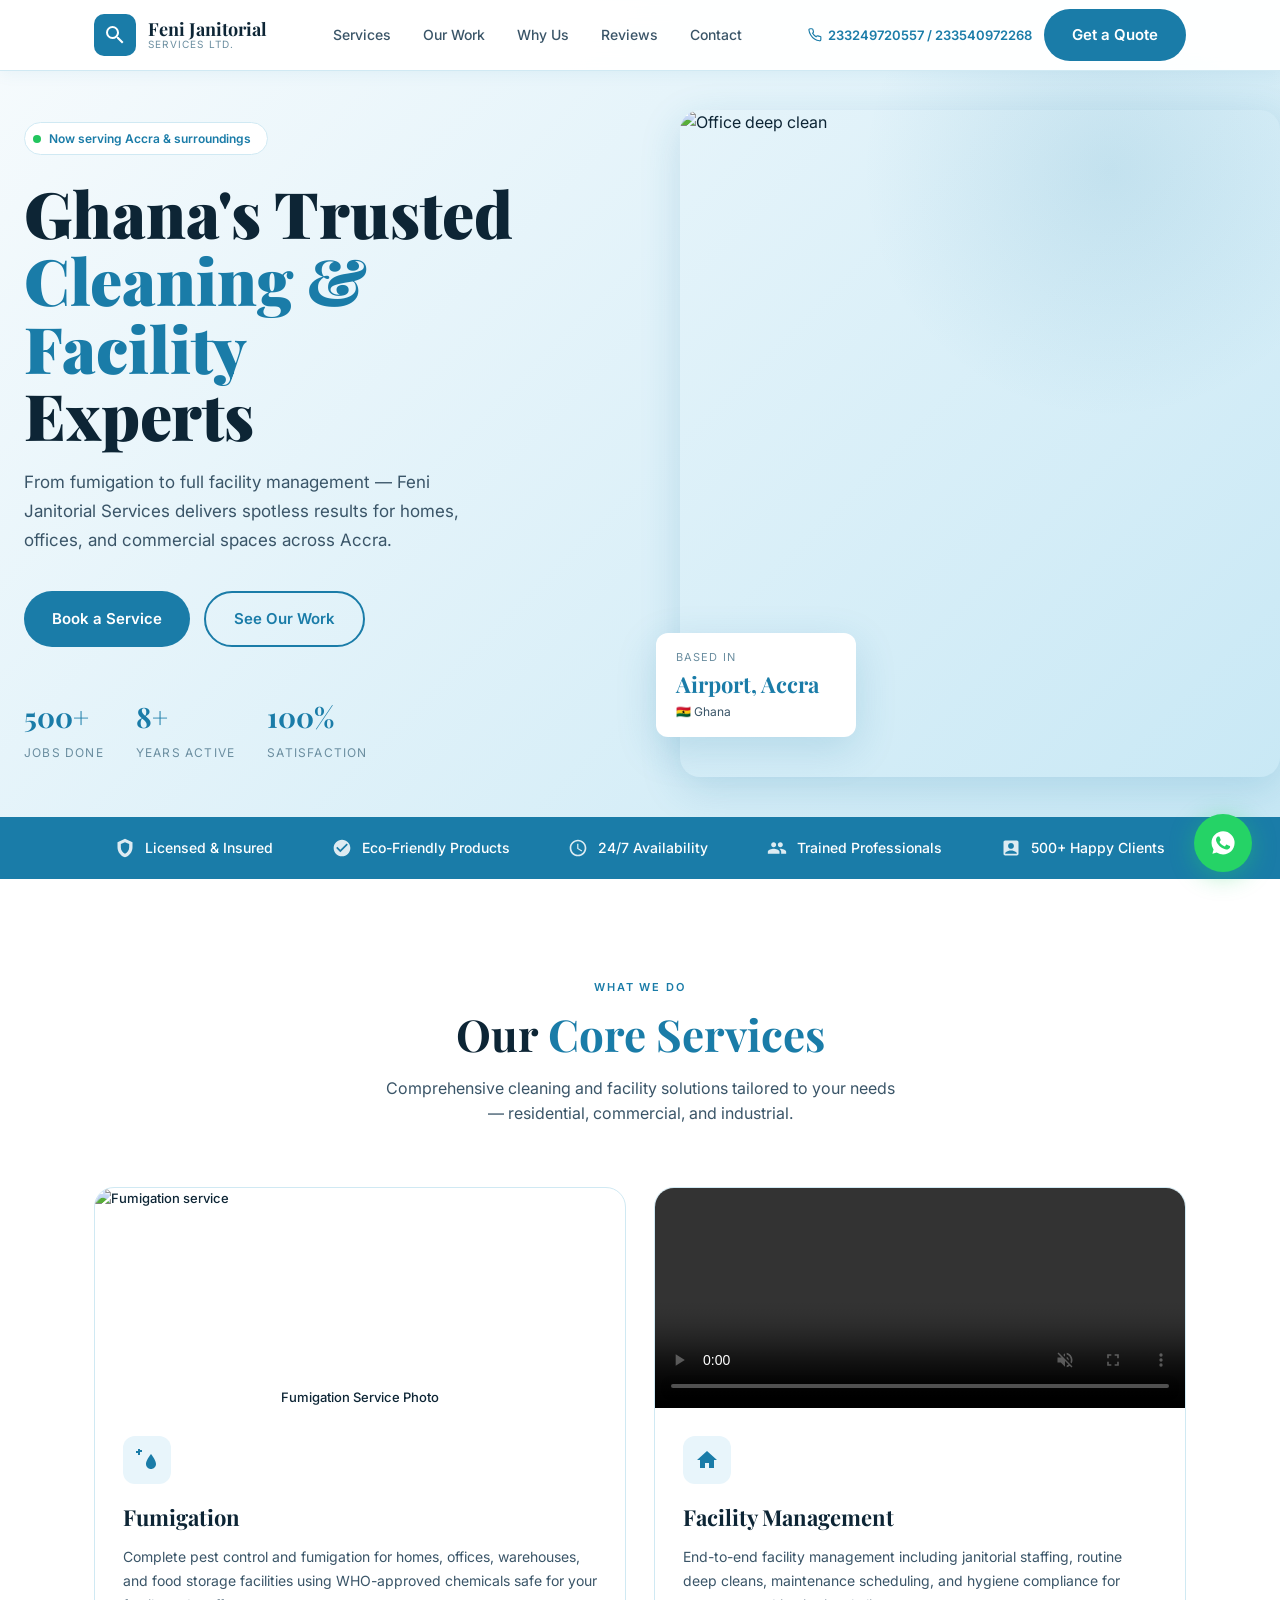
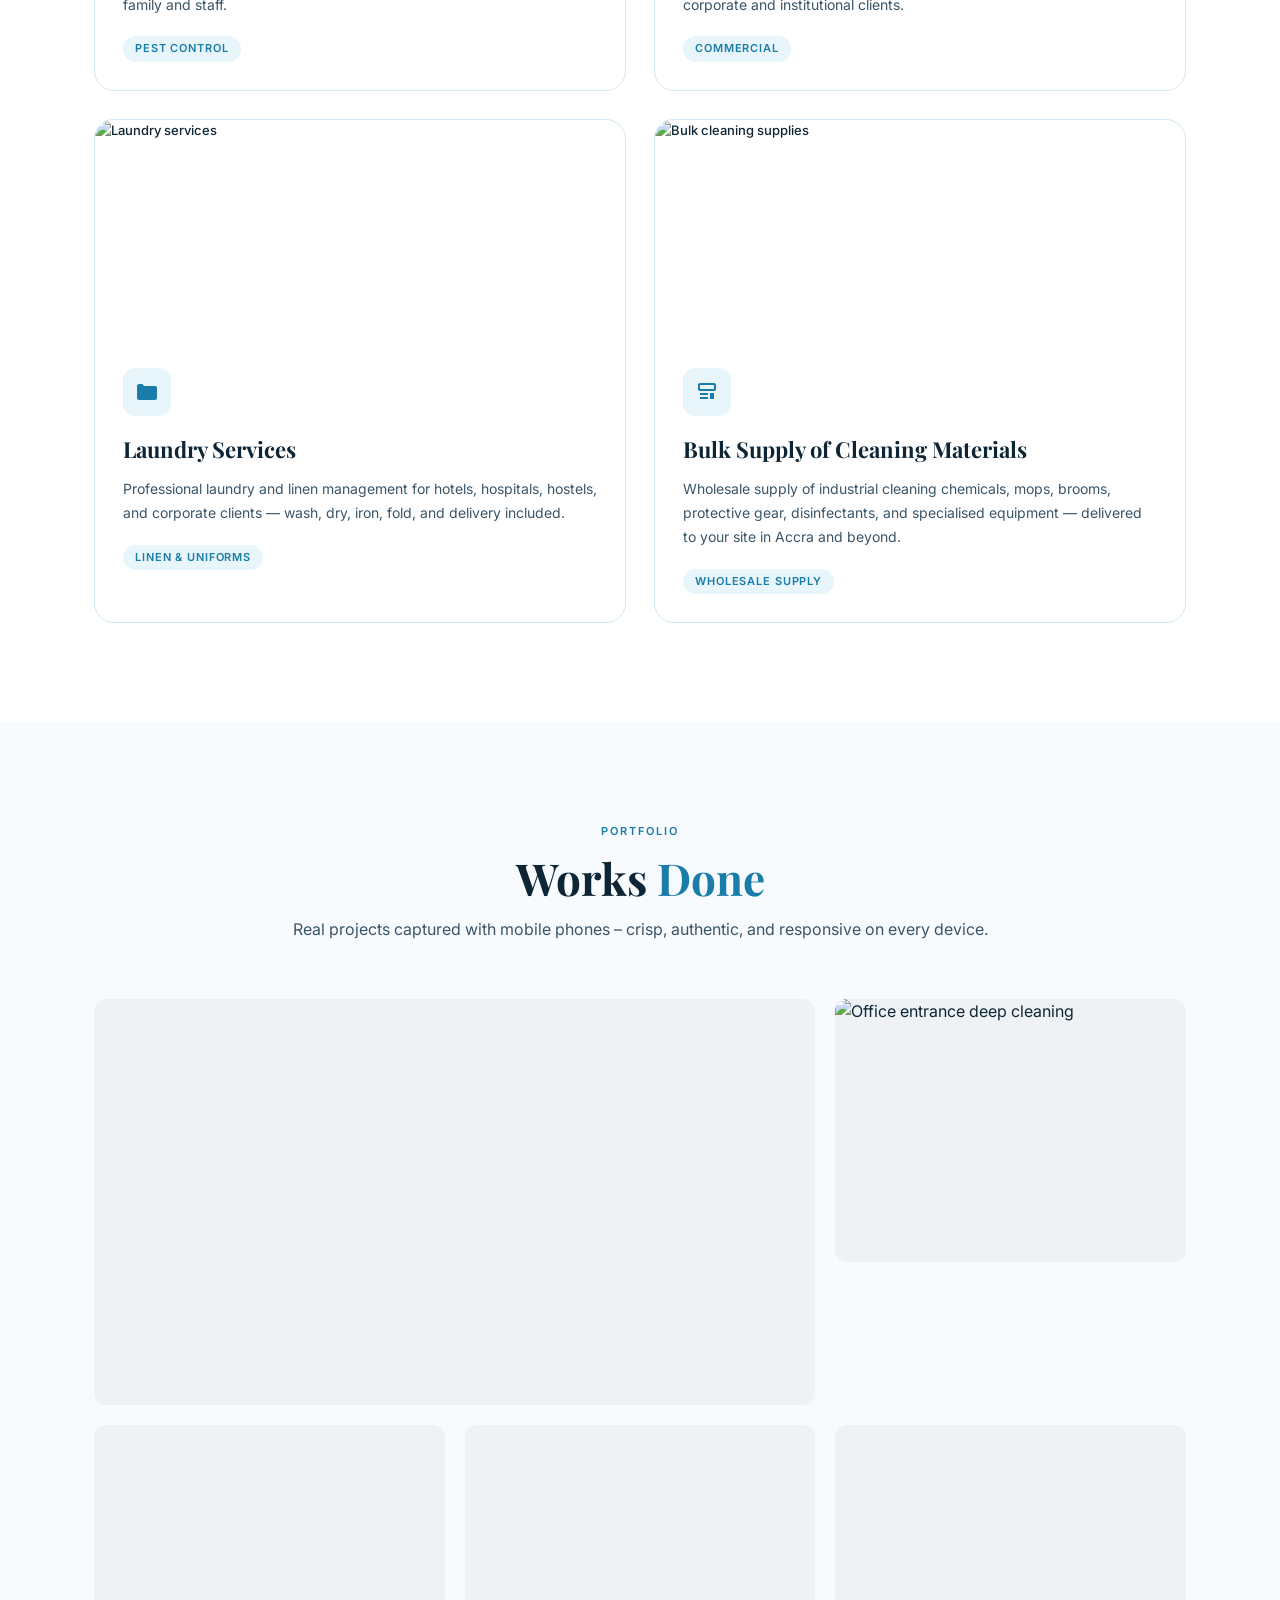
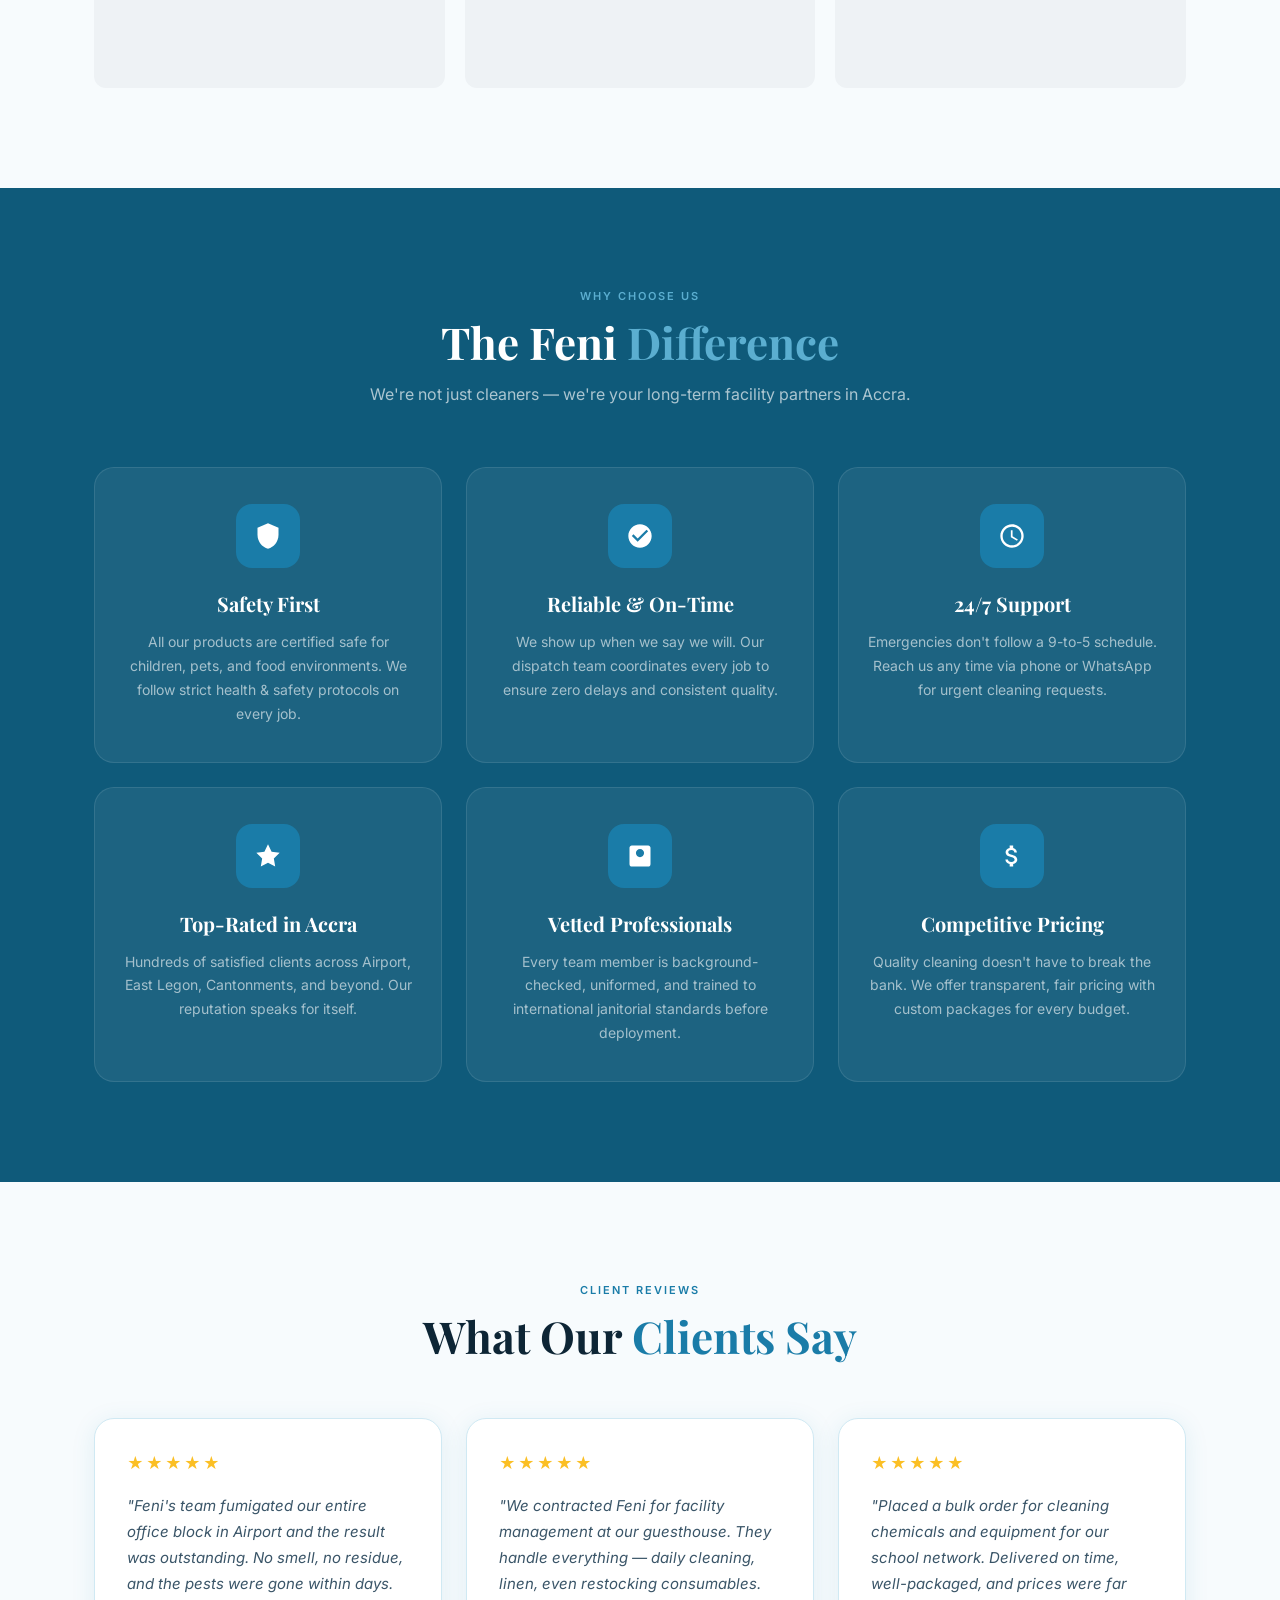
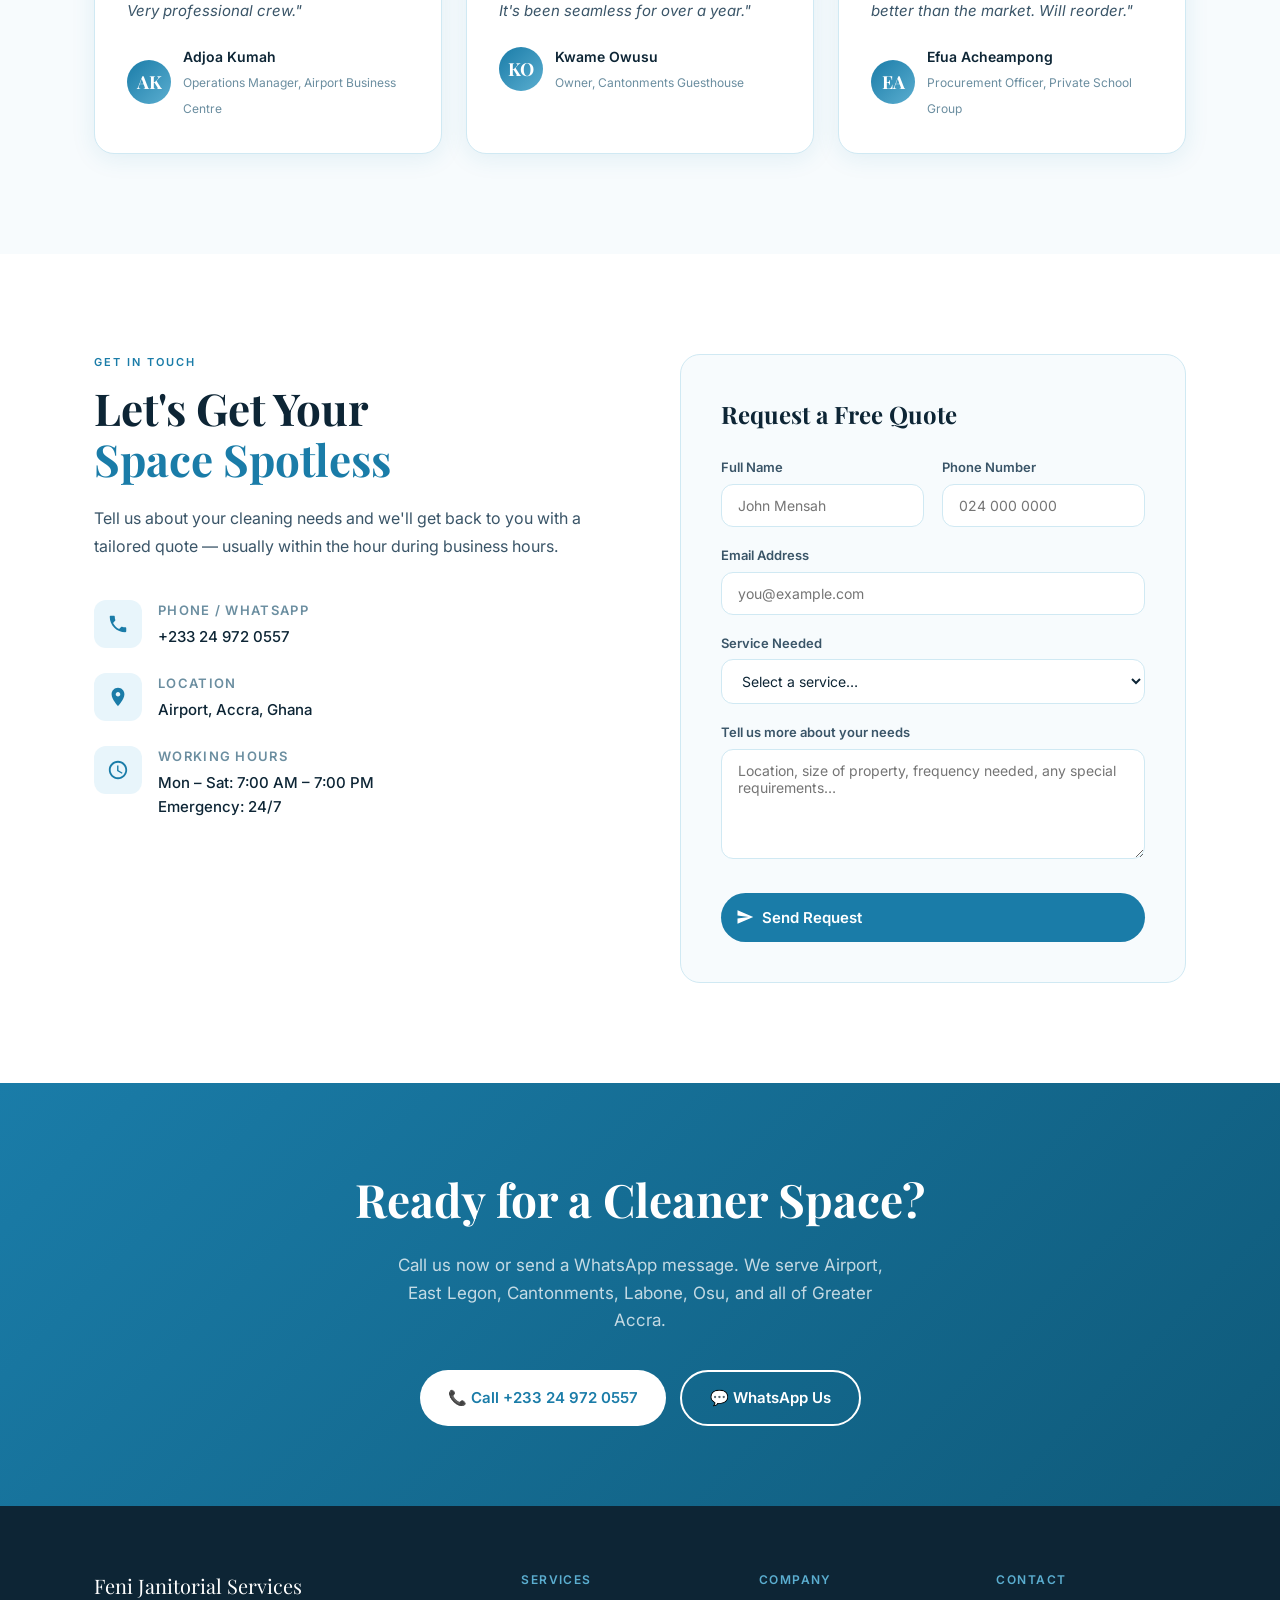
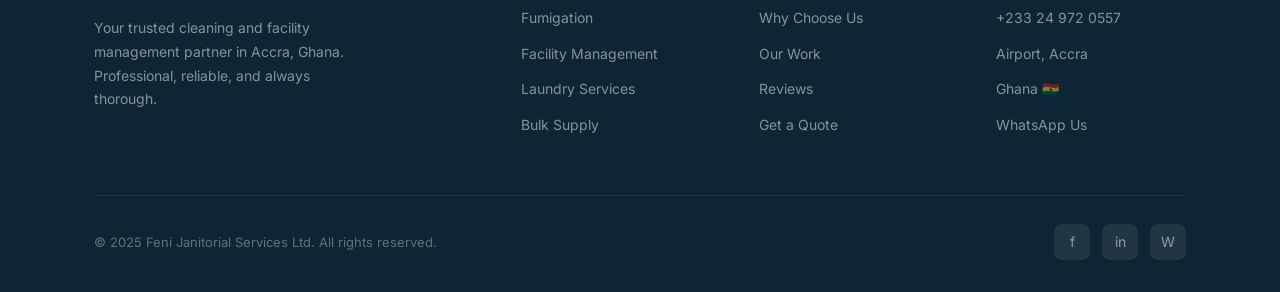
==== index.html @ 37c13a1f "Add files via upload" ====
<!DOCTYPE html>
<html lang="en">
<head>
  <meta charset="UTF-8" />
  <meta name="viewport" content="width=device-width, initial-scale=1.0"/>
  <title>Feni Janitorial Services | Professional Cleaning – Accra, Ghana</title>
  <link rel="preconnect" href="https://fonts.googleapis.com">
  <link href="https://fonts.googleapis.com/css2?family=Playfair+Display:wght@700;900&family=Inter:wght@300;400;500;600&display=swap" rel="stylesheet">
  <style>
    /* ── TOKENS ─────────────────────────────────────────────── */
    :root {
      --sea-blue:    #1A7CA8;
      --sea-dark:    #0F5A7A;
      --sea-light:   #E8F5FB;
      --sea-mid:     #5BAED0;
      --white:       #FFFFFF;
      --off-white:   #F7FBFD;
      --text-dark:   #0D2535;
      --text-mid:    #3A5568;
      --text-light:  #6B8EA0;
      --accent:      #C8E8F5;
      --border:      #D0E9F3;

      --display:     'Playfair Display', Georgia, serif;
      --body:        'Inter', system-ui, sans-serif;

      --radius:      12px;
      --radius-lg:   20px;
      --shadow:      0 4px 24px rgba(26,124,168,0.10);
      --shadow-lg:   0 12px 40px rgba(26,124,168,0.18);
    }

    /* ── RESET ──────────────────────────────────────────────── */
    *, *::before, *::after { box-sizing: border-box; margin: 0; padding: 0; }
    html { scroll-behavior: smooth; }
    body { font-family: var(--body); color: var(--text-dark); background: var(--white); line-height: 1.6; }
    img, video { max-width: 100%; display: block; }
    a { text-decoration: none; color: inherit; }
    ul { list-style: none; }

    /* ── UTILITY ────────────────────────────────────────────── */
    .container { max-width: 1140px; margin: 0 auto; padding: 0 24px; }
    .section-label {
      font-family: var(--body); font-size: 11px; font-weight: 600;
      letter-spacing: 0.18em; text-transform: uppercase;
      color: var(--sea-blue); margin-bottom: 12px;
    }
    .section-heading {
      font-family: var(--display); font-size: clamp(28px, 4vw, 44px);
      font-weight: 700; line-height: 1.15; color: var(--text-dark);
    }
    .section-heading span { color: var(--sea-blue); }
    .btn {
      display: inline-flex; align-items: center; gap: 8px;
      padding: 14px 28px; border-radius: 50px; font-family: var(--body);
      font-size: 15px; font-weight: 600; cursor: pointer; transition: all .25s;
      border: none;
    }
    .btn-primary { background: var(--sea-blue); color: var(--white); }
    .btn-primary:hover { background: var(--sea-dark); transform: translateY(-2px); box-shadow: var(--shadow-lg); }
    .btn-outline { background: transparent; color: var(--sea-blue); border: 2px solid var(--sea-blue); }
    .btn-outline:hover { background: var(--sea-blue); color: var(--white); }
    .btn-white { background: var(--white); color: var(--sea-blue); }
    .btn-white:hover { background: var(--accent); transform: translateY(-2px); }

    /* ── NAV ────────────────────────────────────────────────── */
    nav {
      position: fixed; top: 0; left: 0; right: 0; z-index: 100;
      background: rgba(255,255,255,0.96); backdrop-filter: blur(12px);
      border-bottom: 1px solid var(--border);
      box-shadow: 0 2px 16px rgba(26,124,168,0.07);
    }
    .nav-inner {
      display: flex; align-items: center; justify-content: space-between;
      height: 70px;
    }
    .nav-logo {
      display: flex; align-items: center; gap: 12px;
    }
    .nav-logo .logo-mark {
      width: 42px; height: 42px; background: var(--sea-blue); border-radius: 10px;
      display: flex; align-items: center; justify-content: center;
    }
    .nav-logo .logo-mark svg { width: 24px; height: 24px; fill: white; }
    .nav-logo .logo-text { font-family: var(--display); font-size: 18px; font-weight: 700; color: var(--text-dark); line-height: 1.1; }
    .nav-logo .logo-text small { font-family: var(--body); font-size: 10px; font-weight: 400; color: var(--text-light); display: block; letter-spacing: 0.12em; text-transform: uppercase; }
    .nav-links { display: flex; align-items: center; gap: 32px; }
    .nav-links a { font-size: 14px; font-weight: 500; color: var(--text-mid); transition: color .2s; }
    .nav-links a:hover { color: var(--sea-blue); }
    .nav-cta { display: flex; align-items: center; gap: 12px; }
    .nav-phone { font-size: 13px; font-weight: 600; color: var(--sea-blue); display: flex; align-items: center; gap: 6px; }
    .hamburger { display: none; flex-direction: column; gap: 5px; cursor: pointer; padding: 4px; }
    .hamburger span { width: 24px; height: 2px; background: var(--text-dark); border-radius: 2px; transition: .3s; }
    .mobile-menu {
      display: none; position: fixed; top: 70px; left: 0; right: 0; bottom: 0;
      background: white; z-index: 99; padding: 32px 24px; flex-direction: column; gap: 24px;
    }
    .mobile-menu.open { display: flex; }
    .mobile-menu a { font-size: 22px; font-weight: 600; color: var(--text-dark); border-bottom: 1px solid var(--border); padding-bottom: 16px; }

    /* ── HERO ───────────────────────────────────────────────── */
    .hero {
      padding-top: 70px;
      display: grid; grid-template-columns: 1fr 1fr; align-items: center;
      background: linear-gradient(135deg, var(--off-white) 0%, var(--accent) 100%);
      overflow: hidden; position: relative;
    }
    .hero::before {
      content: ''; position: absolute; top: -80px; right: -80px;
      width: 500px; height: 500px; border-radius: 50%;
      background: radial-gradient(circle, rgba(26,124,168,0.12) 0%, transparent 70%);
    }
    .hero-content { padding: 52px 48px 52px 24px; position: relative; z-index: 1; }
    .hero-badge {
      display: inline-flex; align-items: center; gap: 8px;
      background: var(--white); border: 1px solid var(--border);
      border-radius: 50px; padding: 6px 16px 6px 8px;
      font-size: 12px; font-weight: 600; color: var(--sea-blue);
      margin-bottom: 24px;
    }
    .hero-badge .dot { width: 8px; height: 8px; background: #22C55E; border-radius: 50%; }
    .hero-title {
      font-family: var(--display); font-size: clamp(38px, 5vw, 64px);
      font-weight: 900; line-height: 1.05; color: var(--text-dark);
      margin-bottom: 20px;
    }
    .hero-title .line2 { color: var(--sea-blue); }
    .hero-desc { font-size: 17px; color: var(--text-mid); max-width: 460px; margin-bottom: 36px; line-height: 1.7; }
    .hero-actions { display: flex; gap: 14px; flex-wrap: wrap; margin-bottom: 48px; }
    .hero-stats { display: flex; gap: 32px; }
    .hero-stat strong { font-family: var(--display); font-size: 28px; font-weight: 700; color: var(--sea-blue); display: block; }
    .hero-stat span { font-size: 12px; color: var(--text-light); text-transform: uppercase; letter-spacing: 0.1em; }

    .hero-visual { position: relative; height: 100%; min-height: 580px; }
    .hero-video-wrap {
      position: absolute; inset: 40px 0 40px 40px;
      border-radius: var(--radius-lg); overflow: hidden;
      box-shadow: var(--shadow-lg);
    }
    .hero-video-wrap video, .hero-video-wrap .video-placeholder {
      width: 100%; height: 100%; object-fit: cover;
    }
    .video-placeholder {
      background: linear-gradient(160deg, var(--sea-blue) 0%, var(--sea-dark) 100%);
      display: flex; flex-direction: column; align-items: center; justify-content: center;
      gap: 16px; color: white; text-align: center; padding: 24px;
    }
    .video-placeholder .play-icon {
      width: 72px; height: 72px; background: rgba(255,255,255,0.2);
      border-radius: 50%; display: flex; align-items: center; justify-content: center;
      border: 2px solid rgba(255,255,255,0.4);
    }
    .video-placeholder p { font-size: 14px; opacity: 0.75; }
    .hero-float-card {
      position: absolute; bottom: 80px; left: 16px;
      background: white; border-radius: var(--radius); padding: 16px 20px;
      box-shadow: var(--shadow-lg); min-width: 200px;
    }
    .hero-float-card .label { font-size: 11px; color: var(--text-light); text-transform: uppercase; letter-spacing: .1em; }
    .hero-float-card .value { font-size: 22px; font-family: var(--display); font-weight: 700; color: var(--sea-blue); }
    .hero-float-card .sub { font-size: 12px; color: var(--text-mid); }

    /* ── TRUST BAR ──────────────────────────────────────────── */
    .trust-bar { background: var(--sea-blue); padding: 20px 0; }
    .trust-inner {
      display: flex; align-items: center; justify-content: space-around;
      flex-wrap: wrap; gap: 16px;
    }
    .trust-item { display: flex; align-items: center; gap: 10px; color: white; font-size: 14px; font-weight: 500; }
    .trust-item svg { opacity: 0.85; flex-shrink: 0; }

    /* ── SERVICES ───────────────────────────────────────────── */
    .services { padding: 100px 0; background: var(--white); }
    .services-header { text-align: center; margin-bottom: 60px; }
    .services-header p { margin-top: 16px; font-size: 16px; color: var(--text-mid); max-width: 520px; margin-left: auto; margin-right: auto; }
    .services-grid { display: grid; grid-template-columns: repeat(2, 1fr); gap: 28px; }
    .service-card {
      border-radius: var(--radius-lg); overflow: hidden;
      border: 1px solid var(--border); background: var(--white);
      transition: all .3s; position: relative;
    }
    .service-card:hover { transform: translateY(-6px); box-shadow: var(--shadow-lg); border-color: var(--sea-mid); }
    .service-card .card-img {
      height: 220px; overflow: hidden; position: relative;
    }
    .service-card .card-img img,
    .service-card .card-img .img-placeholder {
      width: 100%; height: 100%; object-fit: cover;
    }
    .img-placeholder {
      display: flex; flex-direction: column; align-items: center; justify-content: center;
      gap: 10px; font-size: 13px; font-weight: 500;
    }
    .img-placeholder svg { opacity: 0.5; }
    .service-card .card-body { padding: 28px; }
    .service-card .card-icon {
      width: 48px; height: 48px; border-radius: 12px;
      background: var(--sea-light); display: flex; align-items: center; justify-content: center;
      margin-bottom: 16px;
    }
    .service-card h3 { font-family: var(--display); font-size: 22px; font-weight: 700; margin-bottom: 10px; }
    .service-card p { font-size: 14px; color: var(--text-mid); line-height: 1.7; margin-bottom: 18px; }
    .service-card .card-tag {
      display: inline-block; background: var(--sea-light); color: var(--sea-blue);
      font-size: 11px; font-weight: 600; padding: 4px 12px; border-radius: 50px;
      letter-spacing: 0.08em; text-transform: uppercase;
    }

    /* color variants per card */
    .card-fumigation .img-placeholder { background: linear-gradient(135deg, #d0e8d0, #a8d5a8); }
    .card-facility .img-placeholder { background: linear-gradient(135deg, #d0e0f0, #a0c4e8); }
    .card-laundry .img-placeholder { background: linear-gradient(135deg, #f0e0d8, #e8c4b0); }
    .card-supply .img-placeholder { background: linear-gradient(135deg, #e8e0d8, #d0c4b8); }

    /* ── WORKS / GALLERY (FIXED FOR CELL PHONE IMAGES) ───────── */
    .gallery { padding: 100px 0; background: var(--off-white); }
    .gallery-header { text-align: center; margin-bottom: 56px; }
    .gallery-header p { margin-top: 14px; font-size: 16px; color: var(--text-mid); }
    .gallery-grid {
      display: grid;
      grid-template-columns: repeat(3, 1fr);
      gap: 20px;
    }
    .gallery-item {
      position: relative;
      border-radius: var(--radius);
      overflow: hidden;
      cursor: pointer;
      aspect-ratio: 4 / 3;
      background: #eef2f5;
    }
    /* first item spans 2 columns on desktop & tablet */
    .gallery-item:first-child {
      grid-column: span 2;
      aspect-ratio: 16 / 9;
    }
    .gallery-item img {
      width: 100%;
      height: 100%;
      object-fit: cover;
      transition: transform 0.3s ease;
      display: block;
    }
    .gallery-item:hover img {
      transform: scale(1.02);
    }
    .g-overlay {
      position: absolute;
      inset: 0;
      background: linear-gradient(0deg, rgba(15,90,122,0.85) 0%, rgba(26,124,168,0.5) 100%);
      display: flex;
      align-items: flex-end;
      padding: 20px;
      opacity: 0;
      transition: opacity 0.3s ease;
    }
    .gallery-item:hover .g-overlay {
      opacity: 1;
    }
    .g-overlay span {
      color: white;
      font-weight: 600;
      font-size: 14px;
      background: rgba(0,0,0,0.3);
      padding: 5px 12px;
      border-radius: 40px;
      backdrop-filter: blur(4px);
    }
    /* responsive gallery */
    @media (max-width: 960px) {
      .gallery-grid {
        grid-template-columns: 1fr 1fr;
      }
      .gallery-item:first-child {
        grid-column: span 2;
      }
    }
    @media (max-width: 600px) {
      .gallery-grid {
        grid-template-columns: 1fr;
      }
      .gallery-item:first-child {
        grid-column: span 1;
        aspect-ratio: 4 / 3;
      }
    }

    /* ── VIDEO SECTION ──────────────────────────────────────── */
    .video-section { padding: 100px 0; background: var(--white); }
    .video-section-inner { display: grid; grid-template-columns: 1fr 1fr; gap: 64px; align-items: center; }
    .video-section .v-wrap {
      border-radius: var(--radius-lg); overflow: hidden;
      box-shadow: var(--shadow-lg); aspect-ratio: 16/9; position: relative;
    }
    .video-section .v-wrap video { width: 100%; height: 100%; object-fit: cover; }
    .video-section .v-placeholder {
      width: 100%; height: 100%;
      background: linear-gradient(160deg, var(--sea-blue), var(--sea-dark));
      display: flex; flex-direction: column; align-items: center; justify-content: center;
      gap: 16px; color: white; padding: 32px; text-align: center;
    }
    .video-section .v-placeholder .play {
      width: 80px; height: 80px; border-radius: 50%;
      border: 3px solid rgba(255,255,255,0.5);
      display: flex; align-items: center; justify-content: center;
      font-size: 28px; cursor: pointer; transition: background .2s;
    }
    .video-section .v-placeholder .play:hover { background: rgba(255,255,255,0.2); }
    .video-section .v-text h2 { margin-bottom: 16px; }
    .video-section .v-text p { font-size: 16px; color: var(--text-mid); margin-bottom: 24px; line-height: 1.75; }
    .checklist { display: flex; flex-direction: column; gap: 12px; margin-bottom: 32px; }
    .checklist li { display: flex; align-items: flex-start; gap: 12px; font-size: 15px; color: var(--text-mid); }
    .checklist li::before {
      content: ''; flex-shrink: 0; width: 20px; height: 20px;
      background: var(--sea-blue); border-radius: 50%;
      background-image: url("data:image/svg+xml,%3Csvg xmlns='http://www.w3.org/2000/svg' viewBox='0 0 20 20' fill='white'%3E%3Cpath fill-rule='evenodd' d='M16.707 5.293a1 1 0 010 1.414l-8 8a1 1 0 01-1.414 0l-4-4a1 1 0 011.414-1.414L8 12.586l7.293-7.293a1 1 0 011.414 0z' clip-rule='evenodd'/%3E%3C/svg%3E");
      background-size: 12px 12px; background-repeat: no-repeat; background-position: center;
      margin-top: 2px;
    }

    /* ── WHY US ─────────────────────────────────────────────── */
    .why-us { padding: 100px 0; background: var(--sea-dark); }
    .why-header { text-align: center; margin-bottom: 60px; }
    .why-header .section-label { color: var(--sea-mid); }
    .why-header .section-heading { color: var(--white); }
    .why-header .section-heading span { color: var(--sea-mid); }
    .why-header p { margin-top: 14px; color: rgba(255,255,255,0.65); font-size: 16px; }
    .why-grid { display: grid; grid-template-columns: repeat(3, 1fr); gap: 24px; }
    .why-card {
      background: rgba(255,255,255,0.06); border: 1px solid rgba(255,255,255,0.1);
      border-radius: var(--radius-lg); padding: 36px 28px; text-align: center;
      transition: background .3s;
    }
    .why-card:hover { background: rgba(255,255,255,0.1); }
    .why-card .why-icon {
      width: 64px; height: 64px; background: var(--sea-blue); border-radius: 16px;
      display: flex; align-items: center; justify-content: center; margin: 0 auto 20px;
    }
    .why-card h3 { font-family: var(--display); font-size: 20px; color: white; margin-bottom: 10px; }
    .why-card p { font-size: 14px; color: rgba(255,255,255,0.6); line-height: 1.7; }

    /* ── TESTIMONIALS ───────────────────────────────────────── */
    .testimonials { padding: 100px 0; background: var(--off-white); }
    .testimonials-header { text-align: center; margin-bottom: 56px; }
    .testimonials-grid { display: grid; grid-template-columns: repeat(3, 1fr); gap: 24px; }
    .testimonial-card {
      background: white; border-radius: var(--radius-lg); padding: 32px;
      box-shadow: var(--shadow); border: 1px solid var(--border);
    }
    .stars { color: #FBBF24; font-size: 16px; margin-bottom: 16px; letter-spacing: 2px; }
    .testimonial-card blockquote { font-size: 15px; color: var(--text-mid); line-height: 1.75; margin-bottom: 20px; font-style: italic; }
    .testimonial-card .reviewer { display: flex; align-items: center; gap: 12px; }
    .reviewer-avatar {
      width: 44px; height: 44px; border-radius: 50%;
      background: linear-gradient(135deg, var(--sea-blue), var(--sea-mid));
      display: flex; align-items: center; justify-content: center;
      font-family: var(--display); font-size: 18px; font-weight: 700; color: white; flex-shrink: 0;
    }
    .reviewer strong { font-size: 14px; font-weight: 600; color: var(--text-dark); }
    .reviewer span { font-size: 12px; color: var(--text-light); }

    /* ── CONTACT ────────────────────────────────────────────── */
    .contact { padding: 100px 0; background: var(--white); }
    .contact-inner { display: grid; grid-template-columns: 1fr 1fr; gap: 80px; align-items: start; }
    .contact-info .section-heading { margin-bottom: 20px; }
    .contact-info > p { font-size: 16px; color: var(--text-mid); margin-bottom: 40px; line-height: 1.75; }
    .contact-details { display: flex; flex-direction: column; gap: 24px; }
    .contact-item { display: flex; align-items: flex-start; gap: 16px; }
    .contact-item .c-icon {
      width: 48px; height: 48px; background: var(--sea-light); border-radius: 12px;
      display: flex; align-items: center; justify-content: center; flex-shrink: 0;
    }
    .contact-item h4 { font-size: 13px; font-weight: 600; color: var(--text-light); text-transform: uppercase; letter-spacing: 0.1em; margin-bottom: 4px; }
    .contact-item p { font-size: 15px; font-weight: 500; color: var(--text-dark); }
    .contact-form { background: var(--off-white); border-radius: var(--radius-lg); padding: 40px; border: 1px solid var(--border); }
    .contact-form h3 { font-family: var(--display); font-size: 24px; margin-bottom: 24px; }
    .form-group { margin-bottom: 18px; }
    .form-row { display: grid; grid-template-columns: 1fr 1fr; gap: 18px; }
    label { font-size: 13px; font-weight: 600; color: var(--text-mid); display: block; margin-bottom: 6px; }
    input, select, textarea {
      width: 100%; padding: 12px 16px; border: 1px solid var(--border);
      border-radius: var(--radius); font-family: var(--body); font-size: 14px;
      color: var(--text-dark); background: white; outline: none; transition: border .2s;
    }
    input:focus, select:focus, textarea:focus { border-color: var(--sea-blue); box-shadow: 0 0 0 3px rgba(26,124,168,0.1); }
    textarea { resize: vertical; min-height: 110px; }
    .form-submit { width: 100%; padding: 15px; margin-top: 8px; }

    /* ── CTA BANNER ─────────────────────────────────────────── */
    .cta-banner {
      background: linear-gradient(135deg, var(--sea-blue) 0%, var(--sea-dark) 100%);
      padding: 80px 0; text-align: center;
    }
    .cta-banner h2 { font-family: var(--display); font-size: clamp(28px,4vw,46px); color: white; margin-bottom: 16px; }
    .cta-banner p { font-size: 17px; color: rgba(255,255,255,0.75); max-width: 520px; margin: 0 auto 36px; }
    .cta-banner .btn-row { display: flex; justify-content: center; gap: 14px; flex-wrap: wrap; }

    /* ── FOOTER ─────────────────────────────────────────────── */
    footer { background: var(--text-dark); color: white; padding: 64px 0 32px; }
    .footer-grid { display: grid; grid-template-columns: 2fr 1fr 1fr 1fr; gap: 48px; margin-bottom: 48px; }
    .footer-brand .logo-text { font-family: var(--display); font-size: 20px; margin-bottom: 14px; }
    .footer-brand p { font-size: 14px; color: rgba(255,255,255,0.5); line-height: 1.7; max-width: 280px; }
    .footer-col h4 { font-size: 12px; font-weight: 600; text-transform: uppercase; letter-spacing: 0.12em; color: var(--sea-mid); margin-bottom: 16px; }
    .footer-col li { margin-bottom: 10px; }
    .footer-col li a { font-size: 14px; color: rgba(255,255,255,0.5); transition: color .2s; }
    .footer-col li a:hover { color: white; }
    .footer-bottom { border-top: 1px solid rgba(255,255,255,0.08); padding-top: 28px; display: flex; justify-content: space-between; align-items: center; flex-wrap: wrap; gap: 12px; }
    .footer-bottom p { font-size: 13px; color: rgba(255,255,255,0.35); }
    .footer-social { display: flex; gap: 12px; }
    .social-link {
      width: 36px; height: 36px; border-radius: 8px; background: rgba(255,255,255,0.08);
      display: flex; align-items: center; justify-content: center;
      color: rgba(255,255,255,0.5); font-size: 14px; transition: all .2s;
    }
    .social-link:hover { background: var(--sea-blue); color: white; }

    /* ── FLOATING WHATSAPP ──────────────────────────────────── */
    .whatsapp-float {
      position: fixed; bottom: 28px; right: 28px; z-index: 200;
      background: #25D366; color: white; border-radius: 50%;
      width: 58px; height: 58px; display: flex; align-items: center; justify-content: center;
      box-shadow: 0 4px 24px rgba(37,211,102,0.4); cursor: pointer;
      transition: transform .2s, box-shadow .2s;
      text-decoration: none;
    }
    .whatsapp-float:hover { transform: scale(1.1); box-shadow: 0 8px 32px rgba(37,211,102,0.5); }

    /* ── RESPONSIVE (non-gallery) ───────────────────────────── */
    @media (max-width: 960px) {
      .hero { grid-template-columns: 1fr; }
      .hero-visual { display: none; }
      .hero-content { padding: 36px 24px 40px 24px; }
      .services-grid { grid-template-columns: 1fr; }
      .video-section-inner { grid-template-columns: 1fr; }
      .why-grid { grid-template-columns: 1fr 1fr; }
      .testimonials-grid { grid-template-columns: 1fr; }
      .contact-inner { grid-template-columns: 1fr; }
      .footer-grid { grid-template-columns: 1fr 1fr; }
      .nav-links, .nav-cta .btn { display: none; }
      .hamburger { display: flex; }
    }
    @media (max-width: 600px) {
      .why-grid { grid-template-columns: 1fr; }
      .footer-grid { grid-template-columns: 1fr; }
      .form-row { grid-template-columns: 1fr; }
      .hero-stats { gap: 20px; }
      .trust-inner { justify-content: flex-start; }
      .hero-content { padding: 28px 20px 36px 20px !important; }
    }

    /* ── ANIMATIONS ──────────────────────────────────────────── */
    @keyframes fadeUp {
      from { opacity: 0; transform: translateY(32px); }
      to   { opacity: 1; transform: translateY(0); }
    }
    @keyframes fadeIn {
      from { opacity: 0; }
      to   { opacity: 1; }
    }
    @keyframes slideInRight {
      from { opacity: 0; transform: translateX(48px); }
      to   { opacity: 1; transform: translateX(0); }
    }
    @keyframes pulseGreen {
      0%,100% { box-shadow: 0 0 0 0 rgba(34,197,94,.5); }
      50%      { box-shadow: 0 0 0 7px rgba(34,197,94,0); }
    }
    .hero-badge   { animation: fadeIn  .45s ease both .05s; }
    .hero-title   { animation: fadeUp  .6s  ease both .15s; }
    .hero-desc    { animation: fadeUp  .6s  ease both .28s; }
    .hero-actions { animation: fadeUp  .6s  ease both .40s; }
    .hero-stats   { animation: fadeUp  .6s  ease both .52s; }
    .hero-visual  { animation: slideInRight .75s ease both .2s; }
    .hero-badge .dot { animation: pulseGreen 2s infinite; }
    nav { animation: fadeIn .35s ease both; }
    .reveal {
      opacity: 0; transform: translateY(28px);
      transition: opacity .65s ease, transform .65s ease;
    }
    .reveal.visible { opacity: 1; transform: none; }
    .reveal-left {
      opacity: 0; transform: translateX(-36px);
      transition: opacity .65s ease, transform .65s ease;
    }
    .reveal-left.visible { opacity: 1; transform: none; }
    .reveal-right {
      opacity: 0; transform: translateX(36px);
      transition: opacity .65s ease, transform .65s ease;
    }
    .reveal-right.visible { opacity: 1; transform: none; }
    .reveal-scale {
      opacity: 0; transform: scale(.93);
      transition: opacity .6s ease, transform .6s ease;
    }
    .reveal-scale.visible { opacity: 1; transform: none; }
    .stagger > * {
      opacity: 0; transform: translateY(22px);
      transition: opacity .55s ease, transform .55s ease;
    }
    .stagger.visible > *:nth-child(1){opacity:1;transform:none;transition-delay:.00s}
    .stagger.visible > *:nth-child(2){opacity:1;transform:none;transition-delay:.10s}
    .stagger.visible > *:nth-child(3){opacity:1;transform:none;transition-delay:.20s}
    .stagger.visible > *:nth-child(4){opacity:1;transform:none;transition-delay:.30s}
    .stagger.visible > *:nth-child(5){opacity:1;transform:none;transition-delay:.40s}
    .stagger.visible > *:nth-child(6){opacity:1;transform:none;transition-delay:.50s}
    @media (prefers-reduced-motion: reduce) {
      *, .reveal, .reveal-left, .reveal-right, .reveal-scale, .stagger > * {
        animation: none !important; transition: none !important;
        opacity: 1 !important; transform: none !important;
      }
    }

    /* extra legacy overrides – kept for compatibility */
    .g-media {
      width: 100%;
      height: 100%;
      object-fit: cover;
      border-radius: inherit;
      display: block;
    }
    .card-img {
      display: flex;
      justify-content: center;
      align-items: center;
      overflow: hidden;
      width: 100%;
      height: 100%;
    }
    .card-video {
      width: 100%;
      height: 100%;
      object-fit: cover;
      display: block;
    }
  </style>
</head>
<body>

<!-- ══ NAV ══════════════════════════════════════════════════ -->
<nav>
  <div class="container nav-inner">
    <a href="#" class="nav-logo">
      <div class="logo-mark">
        <svg viewBox="0 0 24 24" xmlns="http://www.w3.org/2000/svg">
          <path d="M9.5 3A6.5 6.5 0 0 1 16 9.5c0 1.61-.59 3.09-1.56 4.23l.27.27h.79l5 5-1.5 1.5-5-5v-.79l-.27-.27A6.516 6.516 0 0 1 9.5 16 6.5 6.5 0 0 1 3 9.5 6.5 6.5 0 0 1 9.5 3m0 2C7 5 5 7 5 9.5S7 14 9.5 14 14 12 14 9.5 12 5 9.5 5Z"/>
        </svg>
      </div>
      <div class="logo-text">Feni Janitorial<small>Services Ltd.</small></div>
    </a>

    <div class="nav-links">
      <a href="#services">Services</a>
      <a href="#gallery">Our Work</a>
      <a href="#about">Why Us</a>
      <a href="#testimonials">Reviews</a>
      <a href="#contact">Contact</a>
    </div>

    <div class="nav-cta">
      <a class="nav-phone" href="tel:+233249720557">
        <svg width="14" height="14" viewBox="0 0 24 24" fill="none" stroke="currentColor" stroke-width="2"><path d="M22 16.92v3a2 2 0 0 1-2.18 2 19.79 19.79 0 0 1-8.63-3.07A19.5 19.5 0 0 1 4.69 12 19.79 19.79 0 0 1 1.61 3.45 2 2 0 0 1 3.59 1.27h3a2 2 0 0 1 2 1.72c.127.96.361 1.903.7 2.81a2 2 0 0 1-.45 2.11L7.91 8.91a16 16 0 0 0 6 6l.92-.92a2 2 0 0 1 2.11-.45c.907.339 1.85.573 2.81.7A2 2 0 0 1 22 16.92z"/></svg>
        233249720557 / 233540972268
      </a>
      <a href="#contact" class="btn btn-primary">Get a Quote</a>
    </div>

    <div class="hamburger" id="hamburger" onclick="toggleMenu()">
      <span></span><span></span><span></span>
    </div>
  </div>
</nav>

<!-- Mobile Menu -->
<div class="mobile-menu" id="mobileMenu">
  <a href="#services" onclick="toggleMenu()">Services</a>
  <a href="#gallery" onclick="toggleMenu()">Our Work</a>
  <a href="#about" onclick="toggleMenu()">Why Us</a>
  <a href="#testimonials" onclick="toggleMenu()">Reviews</a>
  <a href="#contact" onclick="toggleMenu()">Contact</a>
  <a href="tel:+233249720557" class="btn btn-primary" style="text-align:center; border-radius:50px;">📞 Call Us Now</a>
</div>

<!-- ══ HERO ══════════════════════════════════════════════════ -->
<section class="hero">
  <div class="container" style="display:contents">
    <div class="hero-content container">
      <div class="hero-badge">
        <span class="dot"></span>
        Now serving Accra & surroundings
      </div>
      <h1 class="hero-title">
        Ghana's Trusted<br>
        <span class="line2">Cleaning &amp; Facility</span><br>
        Experts
      </h1>
      <p class="hero-desc">
        From fumigation to full facility management — Feni Janitorial Services delivers spotless results for homes, offices, and commercial spaces across Accra.
      </p>
      <div class="hero-actions">
        <a href="#contact" class="btn btn-primary">Book a Service</a>
        <a href="#gallery" class="btn btn-outline">See Our Work</a>
      </div>
      <div class="hero-stats">
        <div class="hero-stat"><strong>500+</strong><span>Jobs Done</span></div>
        <div class="hero-stat"><strong>8+</strong><span>Years Active</span></div>
        <div class="hero-stat"><strong>100%</strong><span>Satisfaction</span></div>
      </div>
    </div>

<div class="hero-visual">
  <div class="hero-video-wrap">
    <img class="g-media" src="assets/img/staff Image.jpeg" alt="Office deep clean">
  </div>
  <div class="hero-float-card">
    <div class="label">Based in</div>
    <div class="value">Airport, Accra</div>
    <div class="sub">🇬🇭 Ghana</div>
  </div>
</div>
  </div>
</section>

<!-- ══ TRUST BAR ══════════════════════════════════════════════ -->
<div class="trust-bar">
  <div class="container trust-inner">
    <div class="trust-item"><svg width="20" height="20" fill="white" viewBox="0 0 24 24"><path d="M12 1L3 5v6c0 5.55 3.84 10.74 9 12 5.16-1.26 9-6.45 9-12V5l-9-4zm0 4l5 2.18V11c0 3.5-2.33 6.79-5 7.93C9.33 17.79 7 14.5 7 11V7.18L12 5z"/></svg> Licensed &amp; Insured</div>
    <div class="trust-item"><svg width="20" height="20" fill="white" viewBox="0 0 24 24"><path d="M12 2C6.48 2 2 6.48 2 12s4.48 10 10 10 10-4.48 10-10S17.52 2 12 2zm-2 15l-5-5 1.41-1.41L10 14.17l7.59-7.59L19 8l-9 9z"/></svg> Eco-Friendly Products</div>
    <div class="trust-item"><svg width="20" height="20" fill="white" viewBox="0 0 24 24"><path d="M11.99 2C6.47 2 2 6.48 2 12s4.47 10 9.99 10C17.52 22 22 17.52 22 12S17.52 2 11.99 2zM12 20c-4.42 0-8-3.58-8-8s3.58-8 8-8 8 3.58 8 8-3.58 8-8 8zm.5-13H11v6l5.25 3.15.75-1.23-4.5-2.67V7z"/></svg> 24/7 Availability</div>
    <div class="trust-item"><svg width="20" height="20" fill="white" viewBox="0 0 24 24"><path d="M16 11c1.66 0 2.99-1.34 2.99-3S17.66 5 16 5c-1.66 0-3 1.34-3 3s1.34 3 3 3zm-8 0c1.66 0 2.99-1.34 2.99-3S9.66 5 8 5C6.34 5 5 6.34 5 8s1.34 3 3 3zm0 2c-2.33 0-7 1.17-7 3.5V19h14v-2.5c0-2.33-4.67-3.5-7-3.5zm8 0c-.29 0-.62.02-.97.05 1.16.84 1.97 1.97 1.97 3.45V19h6v-2.5c0-2.33-4.67-3.5-7-3.5z"/></svg> Trained Professionals</div>
    <div class="trust-item"><svg width="20" height="20" fill="white" viewBox="0 0 24 24"><path d="M19 3H5c-1.1 0-2 .9-2 2v14c0 1.1.9 2 2 2h14c1.1 0 2-.9 2-2V5c0-1.1-.9-2-2-2zm-7 3c1.93 0 3.5 1.57 3.5 3.5S13.93 13 12 13s-3.5-1.57-3.5-3.5S10.07 6 12 6zm7 13H5v-.23c0-.62.28-1.2.76-1.58C7.47 15.82 9.64 15 12 15s4.53.82 6.24 2.19c.48.38.76.97.76 1.58V19z"/></svg> 500+ Happy Clients</div>
  </div>
</div>

<!-- ══ SERVICES ═══════════════════════════════════════════════ -->
<section class="services" id="services">
  <div class="container">
    <div class="services-header reveal">
      <div class="section-label">What We Do</div>
      <h2 class="section-heading">Our <span>Core Services</span></h2>
      <p>Comprehensive cleaning and facility solutions tailored to your needs — residential, commercial, and industrial.</p>
    </div>
    <div class="services-grid stagger">
      <!-- Fumigation -->
      <div class="service-card">
        <div class="card-img">
          <div class="img-placeholder card-fumigation">
            <img class="g-media" src="./assets/img/fumigation.jpg" alt="Fumigation service">
            <span>Fumigation Service Photo</span>
          </div>
        </div>
        <div class="card-body">
          <div class="card-icon"><svg width="24" height="24" fill="#1A7CA8" viewBox="0 0 24 24"><path d="M7 2v2H5v3H3V5H1V3h2V1h2v1h2zm14 14c0 2.76-2.24 5-5 5s-5-2.24-5-5c0-3 3-7.5 5-10 2 2.5 5 7 5 10z"/></svg></div>
          <h3>Fumigation</h3>
          <p>Complete pest control and fumigation for homes, offices, warehouses, and food storage facilities using WHO-approved chemicals safe for your family and staff.</p>
          <span class="card-tag">Pest Control</span>
        </div>
      </div>
      <!-- Facility Management -->
      <div class="service-card">
        <div class="card-img">
          <video controls muted loop class="card-video">
            <source src="assets/video/facility video.mp4" type="video/mp4">
            Your browser does not support the video tag.
          </video>
        </div>
        <div class="card-body">
          <div class="card-icon"><svg width="24" height="24" fill="#1A7CA8" viewBox="0 0 24 24"><path d="M12 3L2 12h3v8h5v-5h4v5h5v-8h3L12 3z"/></svg></div>
          <h3>Facility Management</h3>
          <p>End-to-end facility management including janitorial staffing, routine deep cleans, maintenance scheduling, and hygiene compliance for corporate and institutional clients.</p>
          <span class="card-tag">Commercial</span>
        </div>
      </div>
      <!-- Laundry -->
      <div class="service-card">
        <div class="card-img">
          <div class="img-placeholder card-laundry">
            <img class="card-img" src="assets/img/laundry.webp" alt="Laundry services">
          </div>
        </div>
        <div class="card-body">
          <div class="card-icon"><svg width="24" height="24" fill="#1A7CA8" viewBox="0 0 24 24"><path d="M9.17 6l-2-2H4c-1.1 0-1.99.9-1.99 2L2 18c0 1.1.9 2 2 2h16c1.1 0 2-.9 2-2V8c0-1.1-.9-2-2-2h-8.83z"/></svg></div>
          <h3>Laundry Services</h3>
          <p>Professional laundry and linen management for hotels, hospitals, hostels, and corporate clients — wash, dry, iron, fold, and delivery included.</p>
          <span class="card-tag">Linen & Uniforms</span>
        </div>
      </div>
      <!-- Bulk Supply -->
      <div class="service-card">
        <div class="card-img">
          <div class="img-placeholder card-supply">
            <img class="card-img" src="assets/img/cleaning materialss.avif" alt="Bulk cleaning supplies">
          </div>
        </div>
        <div class="card-body">
          <div class="card-icon"><svg width="24" height="24" fill="#1A7CA8" viewBox="0 0 24 24"><path d="M19 3H5c-1.1 0-2 .9-2 2v4c0 1.1.9 2 2 2h14c1.1 0 2-.9 2-2V5c0-1.1-.9-2-2-2zm0 6H5V5h14v4zM5 13h8v2H5v-2zm0 4h8v2H5v-2zm10-4h4v6h-4v-6z"/></svg></div>
          <h3>Bulk Supply of Cleaning Materials</h3>
          <p>Wholesale supply of industrial cleaning chemicals, mops, brooms, protective gear, disinfectants, and specialised equipment — delivered to your site in Accra and beyond.</p>
          <span class="card-tag">Wholesale Supply</span>
        </div>
      </div>
    </div>
  </div>
</section>

<!-- ══ GALLERY (PORTFOLIO) – FIXED FOR CELL PHONE IMAGES ══════ -->
<section class="gallery" id="gallery">
  <div class="container">
    <div class="gallery-header reveal">
      <div class="section-label">Portfolio</div>
      <h2 class="section-heading">Works <span>Done</span></h2>
      <p>Real projects captured with mobile phones – crisp, authentic, and responsive on every device.</p>
    </div>
    <div class="gallery-grid stagger">
      <!-- item 1 (featured, spans 2 columns) -->
<div class="gallery-item">
  <video autoplay muted loop playsinline style="width:100%; height:100%; object-fit:cover;">
    <source src="assets/video/ins.mp4" type="video/mp4">
    Your browser does not support the video tag.
  </video>
  <div class="g-overlay"><span>📦 Bulk Equipment Delivery</span></div>
</div>
      <!-- item 2 -->
      <div class="gallery-item">
        <img src="assets/img/door.jpg" alt="Office entrance deep cleaning" loading="lazy">
        <div class="g-overlay"><span>🚪 Office Entrance Makeover</span></div>
      </div>
      <!-- item 3 -->
<div class="gallery-item">
  <video autoplay muted loop playsinline style="width:100%; height:100%; object-fit:cover;">
    <source src="assets/video/fumes.mp4" type="video/mp4">
    Your browser does not support the video tag.
  </video>
  <div class="g-overlay"><span>Fumigation Service</span></div>
</div>
      <!-- item 4 -->
<div class="gallery-item">
  <video autoplay muted loop playsinline style="width:100%; height:100%; object-fit:cover;">
    <source src="assets/video/yy.mp4" type="video/mp4">
    Your browser does not support the video tag.
  </video>
  <div class="g-overlay"><span>Scrubbing Tiles</span></div>
</div>
      <!-- item 5 -->
<div class="gallery-item">
  <video autoplay muted loop playsinline style="width:100%; height:100%; object-fit:cover;">
    <source src="assets/video/sofa.mp4" type="video/mp4">
    Your browser does not support the video tag.
  </video>
  <div class="g-overlay"><span>Sofa Cleaning</span></div>
</div>
    </div>
  </div>
</section>


<!-- ══ WHY US ══════════════════════════════════════════════════ -->
<section class="why-us" id="about">
  <div class="container">
    <div class="why-header reveal">
      <div class="section-label">Why Choose Us</div>
      <h2 class="section-heading">The Feni <span>Difference</span></h2>
      <p>We're not just cleaners — we're your long-term facility partners in Accra.</p>
    </div>
    <div class="why-grid stagger">
      <div class="why-card"><div class="why-icon"><svg width="28" height="28" fill="white" viewBox="0 0 24 24"><path d="M12 1L3 5v6c0 5.55 3.84 10.74 9 12 5.16-1.26 9-6.45 9-12V5l-9-4z"/></svg></div><h3>Safety First</h3><p>All our products are certified safe for children, pets, and food environments. We follow strict health & safety protocols on every job.</p></div>
      <div class="why-card"><div class="why-icon"><svg width="28" height="28" fill="white" viewBox="0 0 24 24"><path d="M12 2C6.48 2 2 6.48 2 12s4.48 10 10 10 10-4.48 10-10S17.52 2 12 2zm-2 15l-5-5 1.41-1.41L10 14.17l7.59-7.59L19 8l-9 9z"/></svg></div><h3>Reliable & On-Time</h3><p>We show up when we say we will. Our dispatch team coordinates every job to ensure zero delays and consistent quality.</p></div>
      <div class="why-card"><div class="why-icon"><svg width="28" height="28" fill="white" viewBox="0 0 24 24"><path d="M11.99 2C6.47 2 2 6.48 2 12s4.47 10 9.99 10C17.52 22 22 17.52 22 12S17.52 2 11.99 2zM12 20c-4.42 0-8-3.58-8-8s3.58-8 8-8 8 3.58 8 8-3.58 8-8 8zm.5-13H11v6l5.25 3.15.75-1.23-4.5-2.67V7z"/></svg></div><h3>24/7 Support</h3><p>Emergencies don't follow a 9-to-5 schedule. Reach us any time via phone or WhatsApp for urgent cleaning requests.</p></div>
      <div class="why-card"><div class="why-icon"><svg width="28" height="28" fill="white" viewBox="0 0 24 24"><path d="M12 2l3.09 6.26L22 9.27l-5 4.87 1.18 6.88L12 17.77l-6.18 3.25L7 14.14 2 9.27l6.91-1.01L12 2z"/></svg></div><h3>Top-Rated in Accra</h3><p>Hundreds of satisfied clients across Airport, East Legon, Cantonments, and beyond. Our reputation speaks for itself.</p></div>
      <div class="why-card"><div class="why-icon"><svg width="28" height="28" fill="white" viewBox="0 0 24 24"><path d="M19 3H5c-1.1 0-2 .9-2 2v14c0 1.1.9 2 2 2h14c1.1 0 2-.9 2-2V5c0-1.1-.9-2-2-2zm-7 3c1.93 0 3.5 1.57 3.5 3.5S13.93 13 12 13s-3.5-1.57-3.5-3.5S10.07 6 12 6z"/></svg></div><h3>Vetted Professionals</h3><p>Every team member is background-checked, uniformed, and trained to international janitorial standards before deployment.</p></div>
      <div class="why-card"><div class="why-icon"><svg width="28" height="28" fill="white" viewBox="0 0 24 24"><path d="M11.8 10.9c-2.27-.59-3-1.2-3-2.15 0-1.09 1.01-1.85 2.7-1.85 1.78 0 2.44.85 2.5 2.1h2.21c-.07-1.72-1.12-3.3-3.21-3.81V3h-3v2.16c-1.94.42-3.5 1.68-3.5 3.61 0 2.31 1.91 3.46 4.7 4.13 2.5.6 3 1.48 3 2.41 0 .69-.49 1.79-2.7 1.79-2.06 0-2.87-.92-2.98-2.1h-2.2c.12 2.19 1.76 3.42 3.68 3.83V21h3v-2.15c1.95-.37 3.5-1.5 3.5-3.55 0-2.84-2.43-3.81-4.7-4.4z"/></svg></div><h3>Competitive Pricing</h3><p>Quality cleaning doesn't have to break the bank. We offer transparent, fair pricing with custom packages for every budget.</p></div>
    </div>
  </div>
</section>

<!-- ══ TESTIMONIALS ═══════════════════════════════════════════ -->
<section class="testimonials" id="testimonials">
  <div class="container">
    <div class="testimonials-header reveal">
      <div class="section-label">Client Reviews</div>
      <h2 class="section-heading">What Our <span>Clients Say</span></h2>
    </div>
    <div class="testimonials-grid stagger">
      <div class="testimonial-card"><div class="stars">★★★★★</div><blockquote>"Feni's team fumigated our entire office block in Airport and the result was outstanding. No smell, no residue, and the pests were gone within days. Very professional crew."</blockquote><div class="reviewer"><div class="reviewer-avatar">AK</div><div><strong>Adjoa Kumah</strong><br><span>Operations Manager, Airport Business Centre</span></div></div></div>
      <div class="testimonial-card"><div class="stars">★★★★★</div><blockquote>"We contracted Feni for facility management at our guesthouse. They handle everything — daily cleaning, linen, even restocking consumables. It's been seamless for over a year."</blockquote><div class="reviewer"><div class="reviewer-avatar">KO</div><div><strong>Kwame Owusu</strong><br><span>Owner, Cantonments Guesthouse</span></div></div></div>
      <div class="testimonial-card"><div class="stars">★★★★★</div><blockquote>"Placed a bulk order for cleaning chemicals and equipment for our school network. Delivered on time, well-packaged, and prices were far better than the market. Will reorder."</blockquote><div class="reviewer"><div class="reviewer-avatar">EA</div><div><strong>Efua Acheampong</strong><br><span>Procurement Officer, Private School Group</span></div></div></div>
    </div>
  </div>
</section>

<!-- ══ CONTACT ════════════════════════════════════════════════ -->
<section class="contact" id="contact">
  <div class="container">
    <div class="contact-inner">
      <div class="contact-info reveal-left">
        <div class="section-label">Get in Touch</div>
        <h2 class="section-heading">Let's Get Your<br><span>Space Spotless</span></h2>
        <p>Tell us about your cleaning needs and we'll get back to you with a tailored quote — usually within the hour during business hours.</p>
        <div class="contact-details">
          <div class="contact-item"><div class="c-icon"><svg width="22" height="22" fill="#1A7CA8" viewBox="0 0 24 24"><path d="M6.62 10.79c1.44 2.83 3.76 5.14 6.59 6.59l2.2-2.2c.27-.27.67-.36 1.02-.24 1.12.37 2.33.57 3.57.57.55 0 1 .45 1 1V20c0 .55-.45 1-1 1-9.39 0-17-7.61-17-17 0-.55.45-1 1-1h3.5c.55 0 1 .45 1 1 0 1.25.2 2.45.57 3.57.11.35.03.74-.25 1.02l-2.2 2.2z"/></svg></div><div><h4>Phone / WhatsApp</h4><p><a href="tel:+233249720557">+233 24 972 0557</a></p></div></div>
          <div class="contact-item"><div class="c-icon"><svg width="22" height="22" fill="#1A7CA8" viewBox="0 0 24 24"><path d="M12 2C8.13 2 5 5.13 5 9c0 5.25 7 13 7 13s7-7.75 7-13c0-3.87-3.13-7-7-7zm0 9.5c-1.38 0-2.5-1.12-2.5-2.5s1.12-2.5 2.5-2.5 2.5 1.12 2.5 2.5-1.12 2.5-2.5 2.5z"/></svg></div><div><h4>Location</h4><p>Airport, Accra, Ghana</p></div></div>
          <div class="contact-item"><div class="c-icon"><svg width="22" height="22" fill="#1A7CA8" viewBox="0 0 24 24"><path d="M11.99 2C6.47 2 2 6.48 2 12s4.47 10 9.99 10C17.52 22 22 17.52 22 12S17.52 2 11.99 2zM12 20c-4.42 0-8-3.58-8-8s3.58-8 8-8 8 3.58 8 8-3.58 8-8 8zm.5-13H11v6l5.25 3.15.75-1.23-4.5-2.67V7z"/></svg></div><div><h4>Working Hours</h4><p>Mon – Sat: 7:00 AM – 7:00 PM<br>Emergency: 24/7</p></div></div>
        </div>
      </div>
      <div class="contact-form reveal-right">
        <h3>Request a Free Quote</h3>
        <div class="form-row"><div class="form-group"><label for="name">Full Name</label><input type="text" id="name" placeholder="John Mensah"></div><div class="form-group"><label for="phone">Phone Number</label><input type="tel" id="phone" placeholder="024 000 0000"></div></div>
        <div class="form-group"><label for="email">Email Address</label><input type="email" id="email" placeholder="you@example.com"></div>
        <div class="form-group"><label for="service">Service Needed</label><select id="service"><option value="">Select a service…</option><option>Fumigation</option><option>Facility Management</option><option>Laundry Services</option><option>Bulk Supply of Cleaning Materials</option><option>Multiple / Other</option></select></div>
        <div class="form-group"><label for="message">Tell us more about your needs</label><textarea id="message" placeholder="Location, size of property, frequency needed, any special requirements…"></textarea></div>
        <button class="btn btn-primary form-submit" onclick="submitForm()"><svg width="18" height="18" fill="white" viewBox="0 0 24 24"><path d="M2.01 21L23 12 2.01 3 2 10l15 2-15 2z"/></svg> Send Request</button>
      </div>
    </div>
  </div>
</section>

<!-- ══ CTA BANNER ═════════════════════════════════════════════ -->
<div class="cta-banner reveal-scale">
  <div class="container">
    <h2>Ready for a Cleaner Space?</h2>
    <p>Call us now or send a WhatsApp message. We serve Airport, East Legon, Cantonments, Labone, Osu, and all of Greater Accra.</p>
    <div class="btn-row"><a href="tel:+233249720557" class="btn btn-white">📞 Call +233 24 972 0557</a><a href="https://wa.me/233249720557?text=Hello%20Feni%20Janitorial%20Services!%20I%20need%20a%20quote." target="_blank" class="btn btn-outline" style="border-color:white;color:white;">💬 WhatsApp Us</a></div>
  </div>
</div>

<!-- ══ FOOTER ═════════════════════════════════════════════════ -->
<footer>
  <div class="container">
    <div class="footer-grid">
      <div class="footer-brand"><div class="logo-text">Feni Janitorial Services</div><p>Your trusted cleaning and facility management partner in Accra, Ghana. Professional, reliable, and always thorough.</p></div>
      <div class="footer-col"><h4>Services</h4><ul><li><a href="#services">Fumigation</a></li><li><a href="#services">Facility Management</a></li><li><a href="#services">Laundry Services</a></li><li><a href="#services">Bulk Supply</a></li></ul></div>
      <div class="footer-col"><h4>Company</h4><ul><li><a href="#about">Why Choose Us</a></li><li><a href="#gallery">Our Work</a></li><li><a href="#testimonials">Reviews</a></li><li><a href="#contact">Get a Quote</a></li></ul></div>
      <div class="footer-col"><h4>Contact</h4><ul><li><a href="tel:+233249720557">+233 24 972 0557</a></li><li><a href="#">Airport, Accra</a></li><li><a href="#">Ghana 🇬🇭</a></li><li><a href="https://wa.me/233249720557" target="_blank">WhatsApp Us</a></li></ul></div>
    </div>
    <div class="footer-bottom"><p>© 2025 Feni Janitorial Services Ltd. All rights reserved.</p><div class="footer-social"><a href="#" class="social-link">f</a><a href="#" class="social-link">in</a><a href="https://wa.me/233249720557" class="social-link">W</a></div></div>
  </div>
</footer>

<!-- ══ FLOATING WHATSAPP ══════════════════════════════════════ -->
<a class="whatsapp-float" href="https://wa.me/233249720557?text=Hello%20Feni%20Janitorial%20Services!%20I%20need%20a%20quote." target="_blank" title="Chat on WhatsApp">
  <svg width="28" height="28" fill="white" viewBox="0 0 24 24"><path d="M17.472 14.382c-.297-.149-1.758-.867-2.03-.967-.273-.099-.471-.148-.67.15-.197.297-.767.966-.94 1.164-.173.199-.347.223-.644.075-.297-.15-1.255-.463-2.39-1.475-.883-.788-1.48-1.761-1.653-2.059-.173-.297-.018-.458.13-.606.134-.133.298-.347.446-.52.149-.174.198-.298.298-.497.099-.198.05-.371-.025-.52-.075-.149-.669-1.612-.916-2.207-.242-.579-.487-.5-.669-.51-.173-.008-.371-.01-.57-.01-.198 0-.52.074-.792.372-.272.297-1.04 1.016-1.04 2.479 0 1.462 1.065 2.875 1.213 3.074.149.198 2.096 3.2 5.077 4.487.709.306 1.262.489 1.694.625.712.227 1.36.195 1.871.118.571-.085 1.758-.719 2.006-1.413.248-.694.248-1.289.173-1.413-.074-.124-.272-.198-.57-.347m-5.421 7.403h-.004a9.87 9.87 0 0 1-5.031-1.378l-.361-.214-3.741.982.998-3.648-.235-.374a9.86 9.86 0 0 1-1.51-5.26c.001-5.45 4.436-9.884 9.888-9.884 2.64 0 5.122 1.03 6.988 2.898a9.825 9.825 0 0 1 2.893 6.994c-.003 5.45-4.437 9.884-9.885 9.884z"/></svg>
</a>

<script>
  function toggleMenu() { const menu = document.getElementById('mobileMenu'); menu.classList.toggle('open'); }
  const revealSelectors = '.reveal, .reveal-left, .reveal-right, .reveal-scale, .stagger';
  const observer = new IntersectionObserver((entries) => { entries.forEach(entry => { if (entry.isIntersecting) { entry.target.classList.add('visible'); observer.unobserve(entry.target); } }); }, { threshold: 0.12, rootMargin: '0px 0px -40px 0px' });
  document.querySelectorAll(revealSelectors).forEach(el => observer.observe(el));
  function submitForm() {
    const name = document.getElementById('name').value.trim();
    const phone = document.getElementById('phone').value.trim();
    const service = document.getElementById('service').value;
    const message = document.getElementById('message').value.trim();
    if (!name || !phone) { alert('Please enter your name and phone number.'); return; }
    const text = `Hello Feni Janitorial Services!%0A%0AName: ${encodeURIComponent(name)}%0APhone: ${encodeURIComponent(phone)}%0AService: ${encodeURIComponent(service || 'Not specified')}%0AMessage: ${encodeURIComponent(message || 'N/A')}`;
    window.open(`https://wa.me/233249720557?text=${text}`, '_blank');
  }
  const sections = document.querySelectorAll('section[id]');
  const navLinks = document.querySelectorAll('.nav-links a');
  window.addEventListener('scroll', () => {
    let current = '';
    sections.forEach(s => { if (window.scrollY >= s.offsetTop - 100) current = s.id; });
    navLinks.forEach(a => { a.style.color = a.getAttribute('href') === '#' + current ? 'var(--sea-blue)' : ''; });
  });
</script>
</body>
</html>
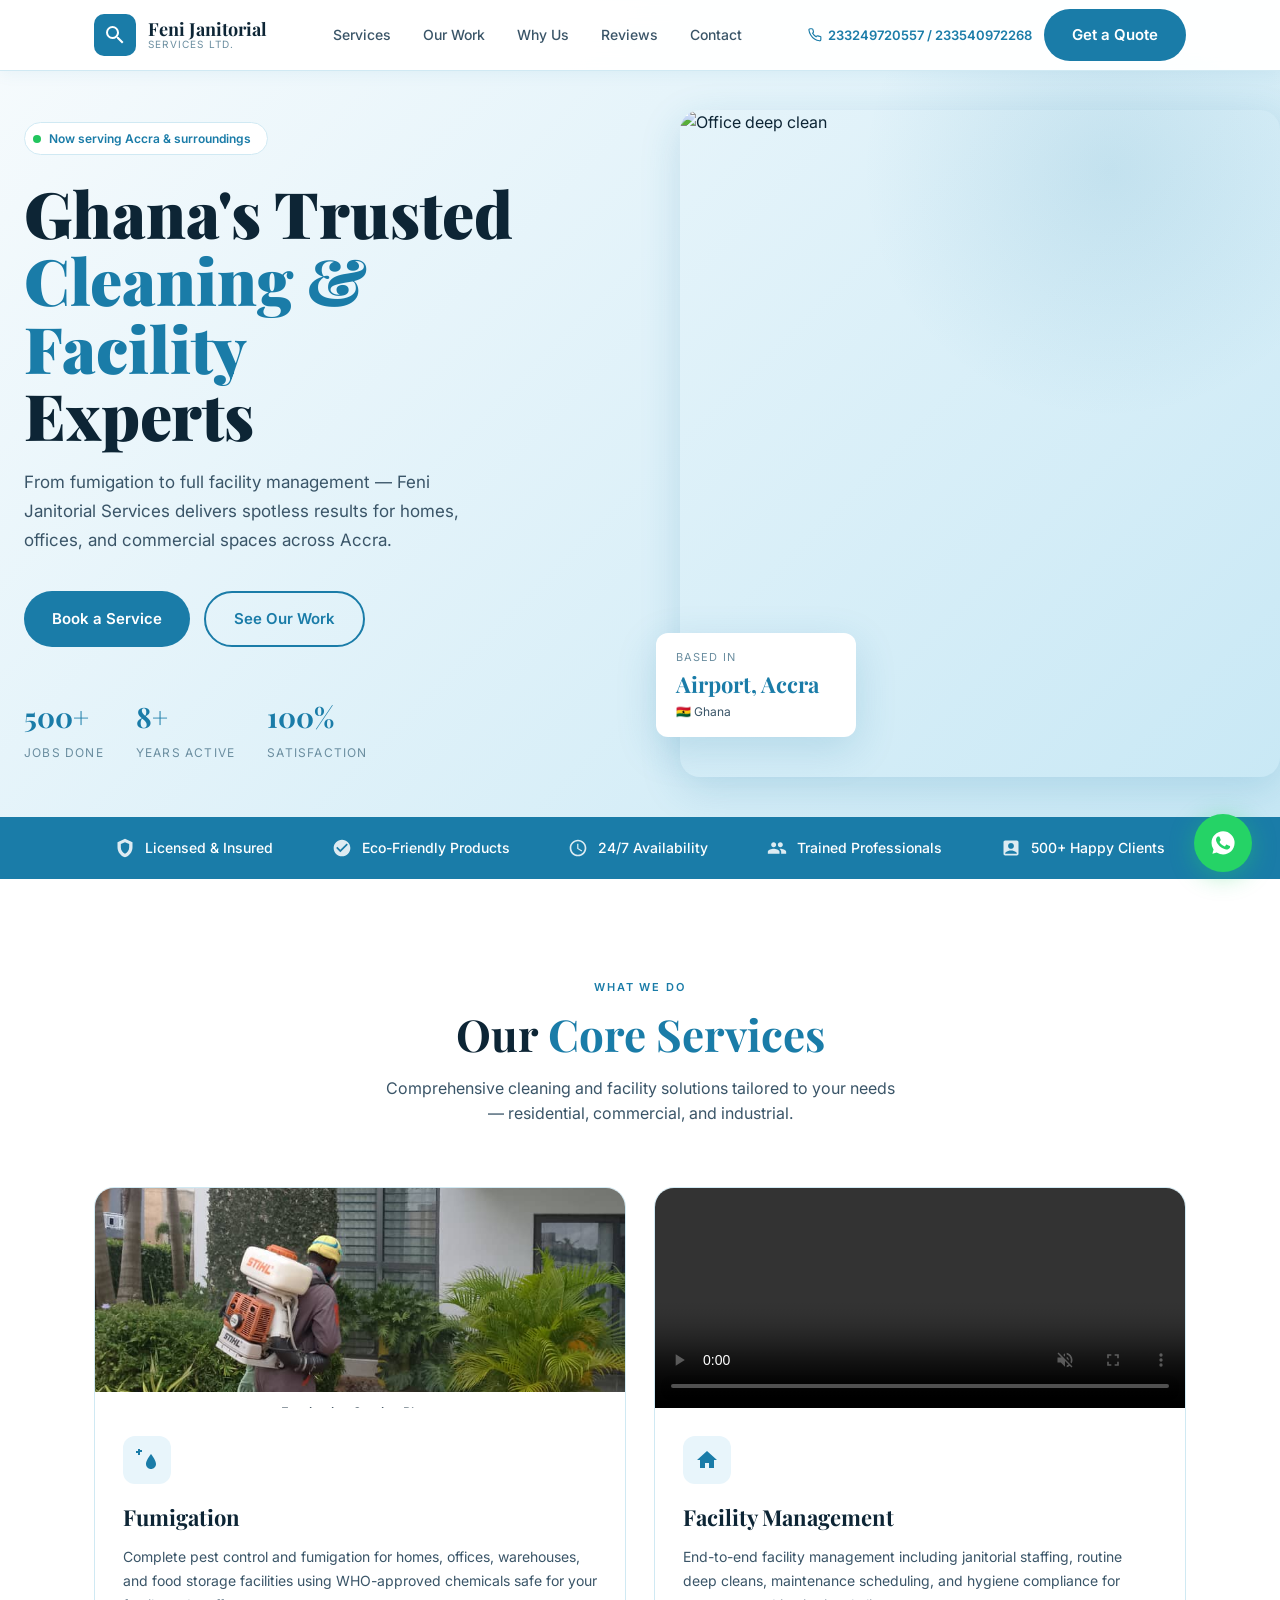
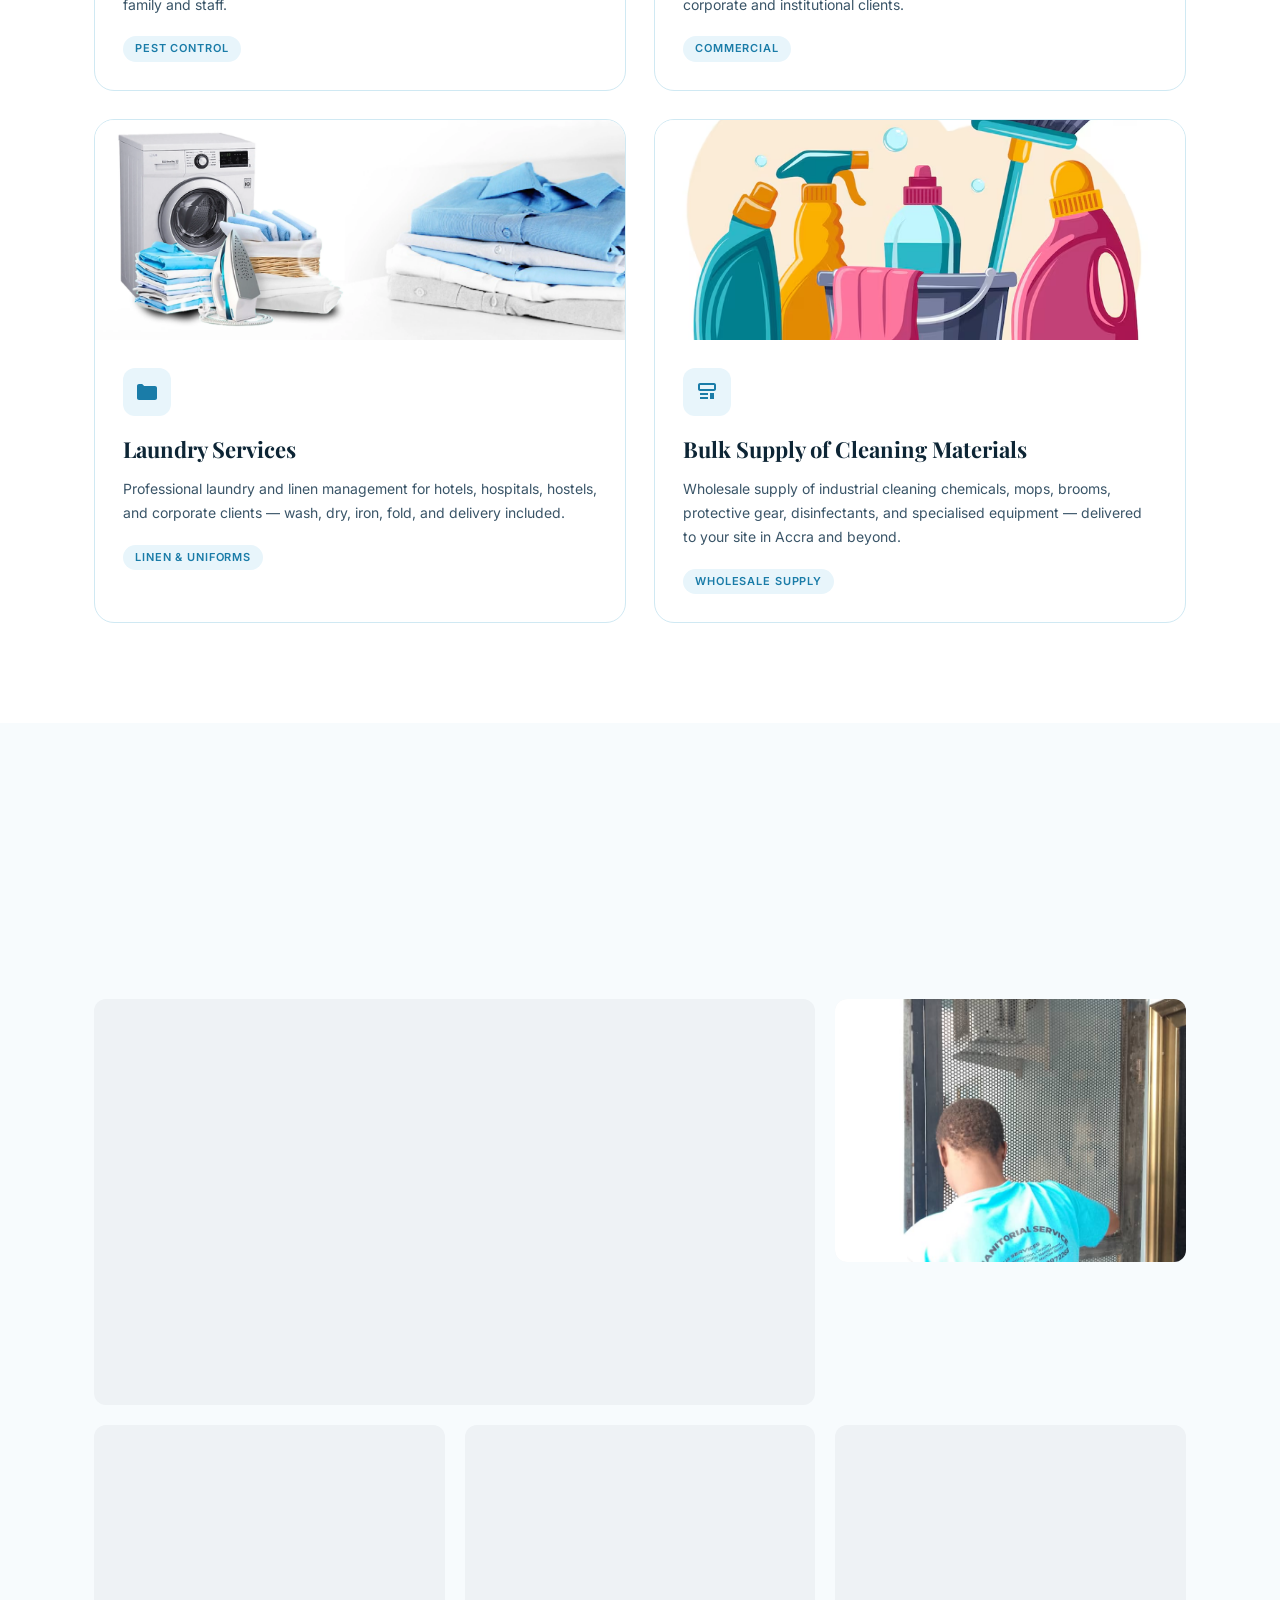
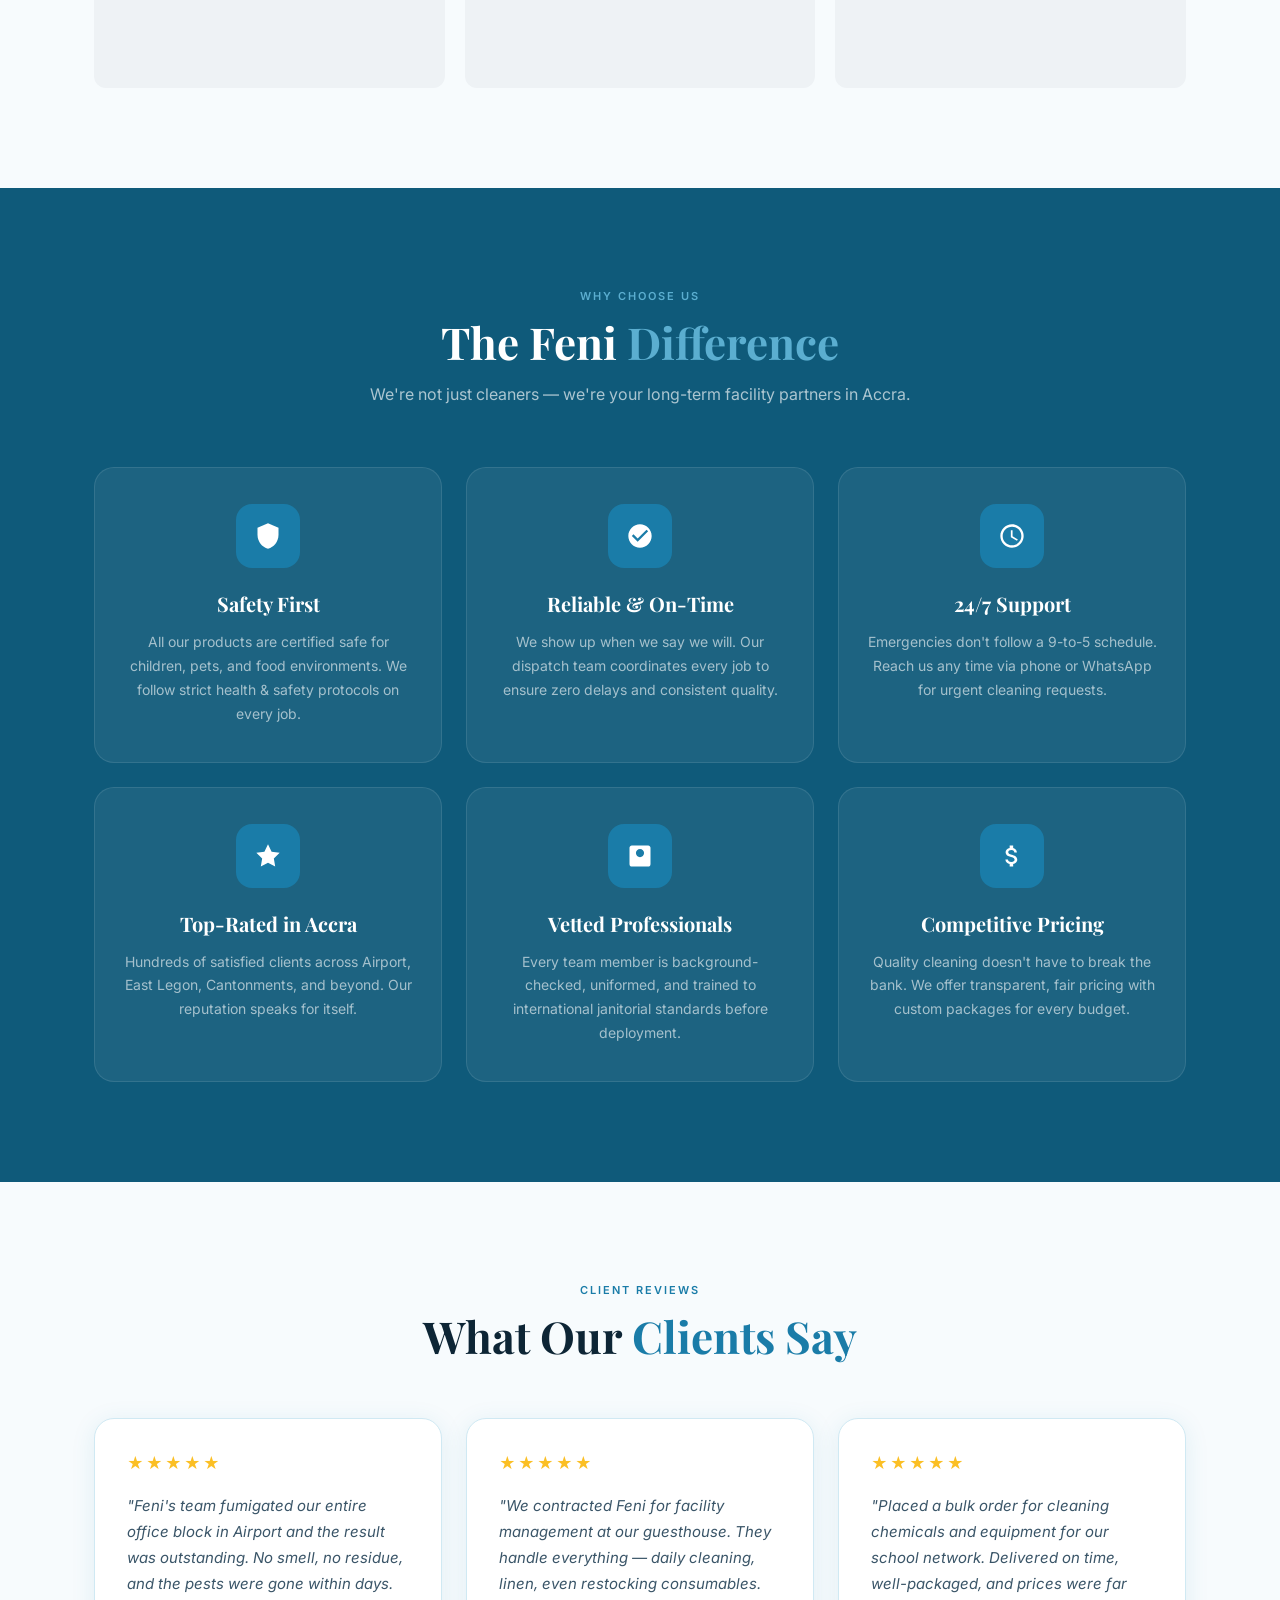
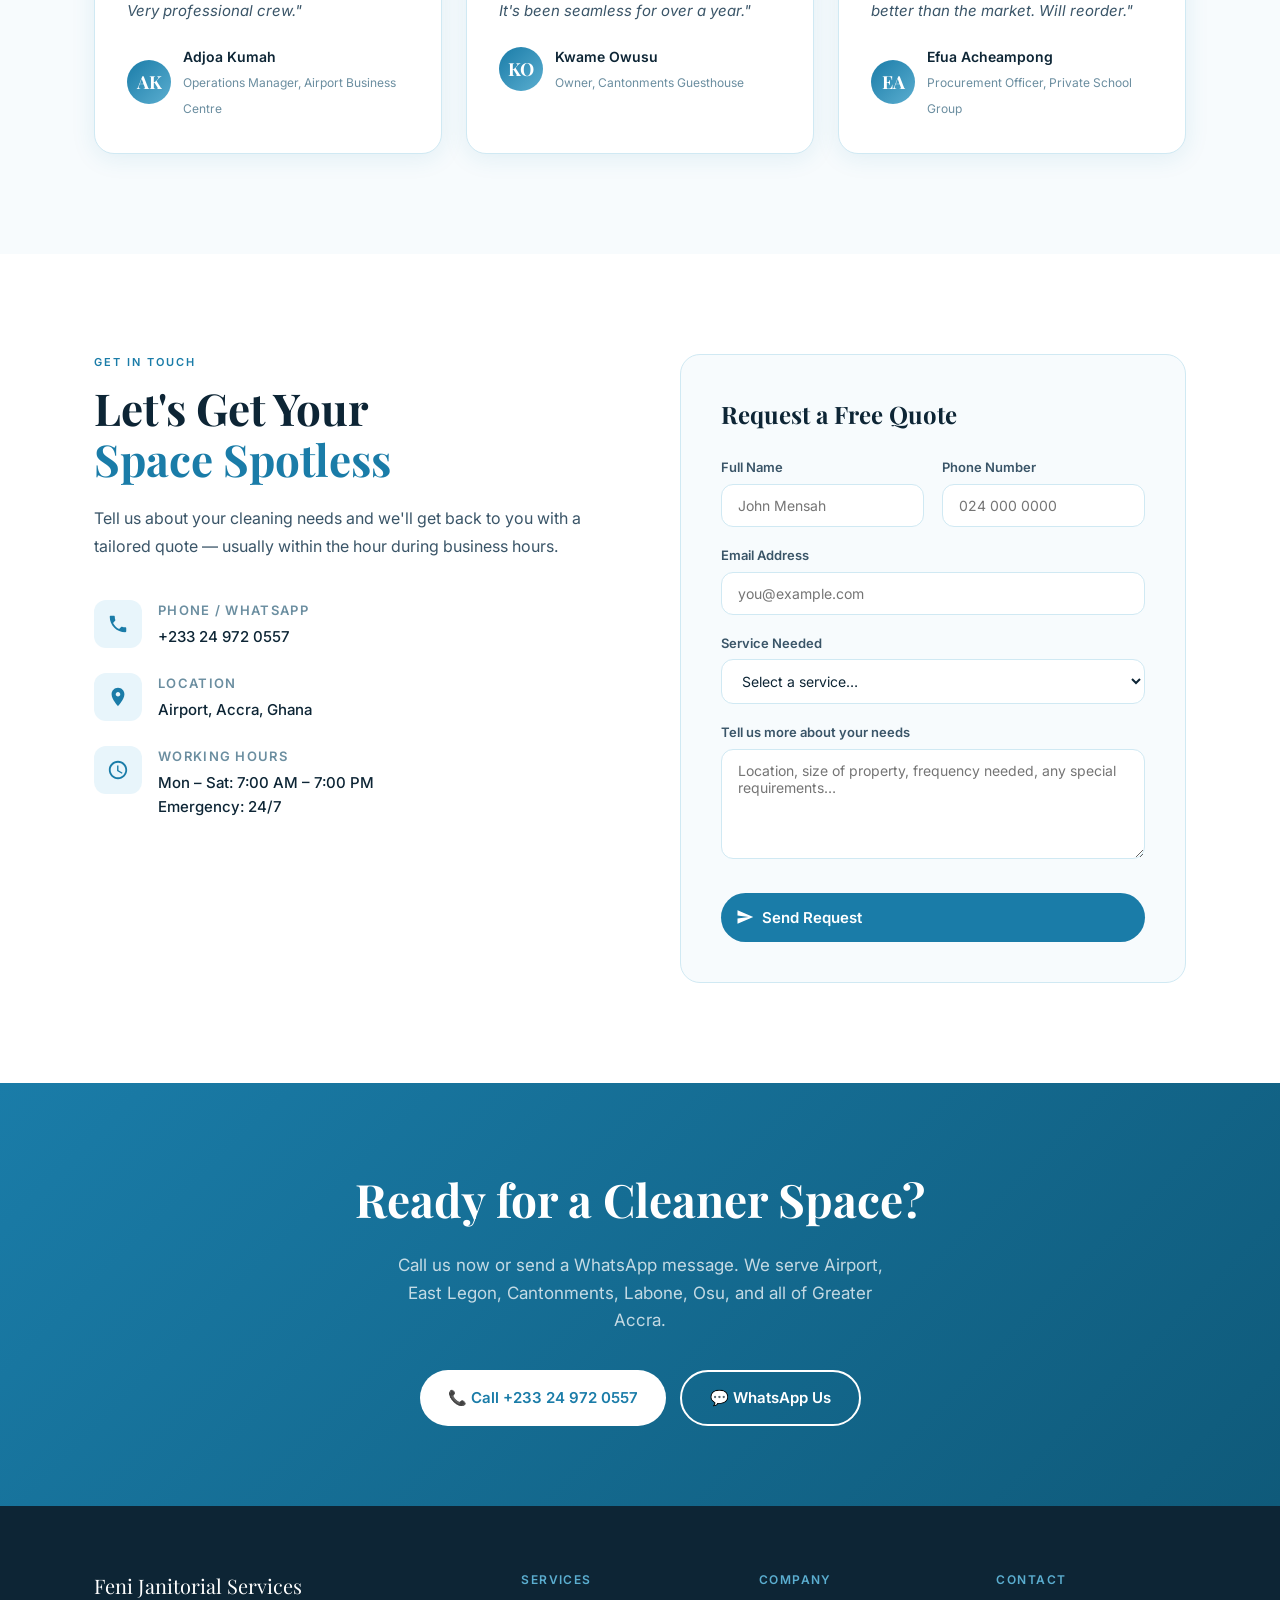
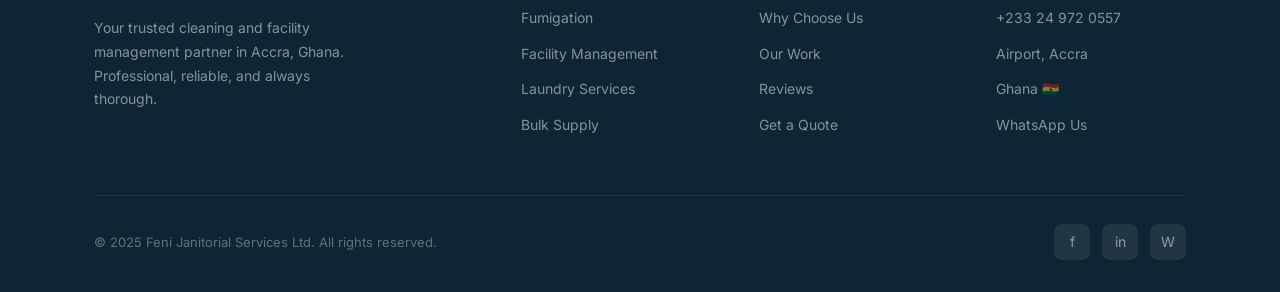
==== commit d59df170: "Initial commit" ====
--- a/index.html
+++ b/index.html
@@ -1,866 +1,866 @@
-<!DOCTYPE html>
-<html lang="en">
-<head>
-  <meta charset="UTF-8" />
-  <meta name="viewport" content="width=device-width, initial-scale=1.0"/>
-  <title>Feni Janitorial Services | Professional Cleaning – Accra, Ghana</title>
-  <link rel="preconnect" href="https://fonts.googleapis.com">
-  <link href="https://fonts.googleapis.com/css2?family=Playfair+Display:wght@700;900&family=Inter:wght@300;400;500;600&display=swap" rel="stylesheet">
-  <style>
-    /* ── TOKENS ─────────────────────────────────────────────── */
-    :root {
-      --sea-blue:    #1A7CA8;
-      --sea-dark:    #0F5A7A;
-      --sea-light:   #E8F5FB;
-      --sea-mid:     #5BAED0;
-      --white:       #FFFFFF;
-      --off-white:   #F7FBFD;
-      --text-dark:   #0D2535;
-      --text-mid:    #3A5568;
-      --text-light:  #6B8EA0;
-      --accent:      #C8E8F5;
-      --border:      #D0E9F3;
-
-      --display:     'Playfair Display', Georgia, serif;
-      --body:        'Inter', system-ui, sans-serif;
-
-      --radius:      12px;
-      --radius-lg:   20px;
-      --shadow:      0 4px 24px rgba(26,124,168,0.10);
-      --shadow-lg:   0 12px 40px rgba(26,124,168,0.18);
-    }
-
-    /* ── RESET ──────────────────────────────────────────────── */
-    *, *::before, *::after { box-sizing: border-box; margin: 0; padding: 0; }
-    html { scroll-behavior: smooth; }
-    body { font-family: var(--body); color: var(--text-dark); background: var(--white); line-height: 1.6; }
-    img, video { max-width: 100%; display: block; }
-    a { text-decoration: none; color: inherit; }
-    ul { list-style: none; }
-
-    /* ── UTILITY ────────────────────────────────────────────── */
-    .container { max-width: 1140px; margin: 0 auto; padding: 0 24px; }
-    .section-label {
-      font-family: var(--body); font-size: 11px; font-weight: 600;
-      letter-spacing: 0.18em; text-transform: uppercase;
-      color: var(--sea-blue); margin-bottom: 12px;
-    }
-    .section-heading {
-      font-family: var(--display); font-size: clamp(28px, 4vw, 44px);
-      font-weight: 700; line-height: 1.15; color: var(--text-dark);
-    }
-    .section-heading span { color: var(--sea-blue); }
-    .btn {
-      display: inline-flex; align-items: center; gap: 8px;
-      padding: 14px 28px; border-radius: 50px; font-family: var(--body);
-      font-size: 15px; font-weight: 600; cursor: pointer; transition: all .25s;
-      border: none;
-    }
-    .btn-primary { background: var(--sea-blue); color: var(--white); }
-    .btn-primary:hover { background: var(--sea-dark); transform: translateY(-2px); box-shadow: var(--shadow-lg); }
-    .btn-outline { background: transparent; color: var(--sea-blue); border: 2px solid var(--sea-blue); }
-    .btn-outline:hover { background: var(--sea-blue); color: var(--white); }
-    .btn-white { background: var(--white); color: var(--sea-blue); }
-    .btn-white:hover { background: var(--accent); transform: translateY(-2px); }
-
-    /* ── NAV ────────────────────────────────────────────────── */
-    nav {
-      position: fixed; top: 0; left: 0; right: 0; z-index: 100;
-      background: rgba(255,255,255,0.96); backdrop-filter: blur(12px);
-      border-bottom: 1px solid var(--border);
-      box-shadow: 0 2px 16px rgba(26,124,168,0.07);
-    }
-    .nav-inner {
-      display: flex; align-items: center; justify-content: space-between;
-      height: 70px;
-    }
-    .nav-logo {
-      display: flex; align-items: center; gap: 12px;
-    }
-    .nav-logo .logo-mark {
-      width: 42px; height: 42px; background: var(--sea-blue); border-radius: 10px;
-      display: flex; align-items: center; justify-content: center;
-    }
-    .nav-logo .logo-mark svg { width: 24px; height: 24px; fill: white; }
-    .nav-logo .logo-text { font-family: var(--display); font-size: 18px; font-weight: 700; color: var(--text-dark); line-height: 1.1; }
-    .nav-logo .logo-text small { font-family: var(--body); font-size: 10px; font-weight: 400; color: var(--text-light); display: block; letter-spacing: 0.12em; text-transform: uppercase; }
-    .nav-links { display: flex; align-items: center; gap: 32px; }
-    .nav-links a { font-size: 14px; font-weight: 500; color: var(--text-mid); transition: color .2s; }
-    .nav-links a:hover { color: var(--sea-blue); }
-    .nav-cta { display: flex; align-items: center; gap: 12px; }
-    .nav-phone { font-size: 13px; font-weight: 600; color: var(--sea-blue); display: flex; align-items: center; gap: 6px; }
-    .hamburger { display: none; flex-direction: column; gap: 5px; cursor: pointer; padding: 4px; }
-    .hamburger span { width: 24px; height: 2px; background: var(--text-dark); border-radius: 2px; transition: .3s; }
-    .mobile-menu {
-      display: none; position: fixed; top: 70px; left: 0; right: 0; bottom: 0;
-      background: white; z-index: 99; padding: 32px 24px; flex-direction: column; gap: 24px;
-    }
-    .mobile-menu.open { display: flex; }
-    .mobile-menu a { font-size: 22px; font-weight: 600; color: var(--text-dark); border-bottom: 1px solid var(--border); padding-bottom: 16px; }
-
-    /* ── HERO ───────────────────────────────────────────────── */
-    .hero {
-      padding-top: 70px;
-      display: grid; grid-template-columns: 1fr 1fr; align-items: center;
-      background: linear-gradient(135deg, var(--off-white) 0%, var(--accent) 100%);
-      overflow: hidden; position: relative;
-    }
-    .hero::before {
-      content: ''; position: absolute; top: -80px; right: -80px;
-      width: 500px; height: 500px; border-radius: 50%;
-      background: radial-gradient(circle, rgba(26,124,168,0.12) 0%, transparent 70%);
-    }
-    .hero-content { padding: 52px 48px 52px 24px; position: relative; z-index: 1; }
-    .hero-badge {
-      display: inline-flex; align-items: center; gap: 8px;
-      background: var(--white); border: 1px solid var(--border);
-      border-radius: 50px; padding: 6px 16px 6px 8px;
-      font-size: 12px; font-weight: 600; color: var(--sea-blue);
-      margin-bottom: 24px;
-    }
-    .hero-badge .dot { width: 8px; height: 8px; background: #22C55E; border-radius: 50%; }
-    .hero-title {
-      font-family: var(--display); font-size: clamp(38px, 5vw, 64px);
-      font-weight: 900; line-height: 1.05; color: var(--text-dark);
-      margin-bottom: 20px;
-    }
-    .hero-title .line2 { color: var(--sea-blue); }
-    .hero-desc { font-size: 17px; color: var(--text-mid); max-width: 460px; margin-bottom: 36px; line-height: 1.7; }
-    .hero-actions { display: flex; gap: 14px; flex-wrap: wrap; margin-bottom: 48px; }
-    .hero-stats { display: flex; gap: 32px; }
-    .hero-stat strong { font-family: var(--display); font-size: 28px; font-weight: 700; color: var(--sea-blue); display: block; }
-    .hero-stat span { font-size: 12px; color: var(--text-light); text-transform: uppercase; letter-spacing: 0.1em; }
-
-    .hero-visual { position: relative; height: 100%; min-height: 580px; }
-    .hero-video-wrap {
-      position: absolute; inset: 40px 0 40px 40px;
-      border-radius: var(--radius-lg); overflow: hidden;
-      box-shadow: var(--shadow-lg);
-    }
-    .hero-video-wrap video, .hero-video-wrap .video-placeholder {
-      width: 100%; height: 100%; object-fit: cover;
-    }
-    .video-placeholder {
-      background: linear-gradient(160deg, var(--sea-blue) 0%, var(--sea-dark) 100%);
-      display: flex; flex-direction: column; align-items: center; justify-content: center;
-      gap: 16px; color: white; text-align: center; padding: 24px;
-    }
-    .video-placeholder .play-icon {
-      width: 72px; height: 72px; background: rgba(255,255,255,0.2);
-      border-radius: 50%; display: flex; align-items: center; justify-content: center;
-      border: 2px solid rgba(255,255,255,0.4);
-    }
-    .video-placeholder p { font-size: 14px; opacity: 0.75; }
-    .hero-float-card {
-      position: absolute; bottom: 80px; left: 16px;
-      background: white; border-radius: var(--radius); padding: 16px 20px;
-      box-shadow: var(--shadow-lg); min-width: 200px;
-    }
-    .hero-float-card .label { font-size: 11px; color: var(--text-light); text-transform: uppercase; letter-spacing: .1em; }
-    .hero-float-card .value { font-size: 22px; font-family: var(--display); font-weight: 700; color: var(--sea-blue); }
-    .hero-float-card .sub { font-size: 12px; color: var(--text-mid); }
-
-    /* ── TRUST BAR ──────────────────────────────────────────── */
-    .trust-bar { background: var(--sea-blue); padding: 20px 0; }
-    .trust-inner {
-      display: flex; align-items: center; justify-content: space-around;
-      flex-wrap: wrap; gap: 16px;
-    }
-    .trust-item { display: flex; align-items: center; gap: 10px; color: white; font-size: 14px; font-weight: 500; }
-    .trust-item svg { opacity: 0.85; flex-shrink: 0; }
-
-    /* ── SERVICES ───────────────────────────────────────────── */
-    .services { padding: 100px 0; background: var(--white); }
-    .services-header { text-align: center; margin-bottom: 60px; }
-    .services-header p { margin-top: 16px; font-size: 16px; color: var(--text-mid); max-width: 520px; margin-left: auto; margin-right: auto; }
-    .services-grid { display: grid; grid-template-columns: repeat(2, 1fr); gap: 28px; }
-    .service-card {
-      border-radius: var(--radius-lg); overflow: hidden;
-      border: 1px solid var(--border); background: var(--white);
-      transition: all .3s; position: relative;
-    }
-    .service-card:hover { transform: translateY(-6px); box-shadow: var(--shadow-lg); border-color: var(--sea-mid); }
-    .service-card .card-img {
-      height: 220px; overflow: hidden; position: relative;
-    }
-    .service-card .card-img img,
-    .service-card .card-img .img-placeholder {
-      width: 100%; height: 100%; object-fit: cover;
-    }
-    .img-placeholder {
-      display: flex; flex-direction: column; align-items: center; justify-content: center;
-      gap: 10px; font-size: 13px; font-weight: 500;
-    }
-    .img-placeholder svg { opacity: 0.5; }
-    .service-card .card-body { padding: 28px; }
-    .service-card .card-icon {
-      width: 48px; height: 48px; border-radius: 12px;
-      background: var(--sea-light); display: flex; align-items: center; justify-content: center;
-      margin-bottom: 16px;
-    }
-    .service-card h3 { font-family: var(--display); font-size: 22px; font-weight: 700; margin-bottom: 10px; }
-    .service-card p { font-size: 14px; color: var(--text-mid); line-height: 1.7; margin-bottom: 18px; }
-    .service-card .card-tag {
-      display: inline-block; background: var(--sea-light); color: var(--sea-blue);
-      font-size: 11px; font-weight: 600; padding: 4px 12px; border-radius: 50px;
-      letter-spacing: 0.08em; text-transform: uppercase;
-    }
-
-    /* color variants per card */
-    .card-fumigation .img-placeholder { background: linear-gradient(135deg, #d0e8d0, #a8d5a8); }
-    .card-facility .img-placeholder { background: linear-gradient(135deg, #d0e0f0, #a0c4e8); }
-    .card-laundry .img-placeholder { background: linear-gradient(135deg, #f0e0d8, #e8c4b0); }
-    .card-supply .img-placeholder { background: linear-gradient(135deg, #e8e0d8, #d0c4b8); }
-
-    /* ── WORKS / GALLERY (FIXED FOR CELL PHONE IMAGES) ───────── */
-    .gallery { padding: 100px 0; background: var(--off-white); }
-    .gallery-header { text-align: center; margin-bottom: 56px; }
-    .gallery-header p { margin-top: 14px; font-size: 16px; color: var(--text-mid); }
-    .gallery-grid {
-      display: grid;
-      grid-template-columns: repeat(3, 1fr);
-      gap: 20px;
-    }
-    .gallery-item {
-      position: relative;
-      border-radius: var(--radius);
-      overflow: hidden;
-      cursor: pointer;
-      aspect-ratio: 4 / 3;
-      background: #eef2f5;
-    }
-    /* first item spans 2 columns on desktop & tablet */
-    .gallery-item:first-child {
-      grid-column: span 2;
-      aspect-ratio: 16 / 9;
-    }
-    .gallery-item img {
-      width: 100%;
-      height: 100%;
-      object-fit: cover;
-      transition: transform 0.3s ease;
-      display: block;
-    }
-    .gallery-item:hover img {
-      transform: scale(1.02);
-    }
-    .g-overlay {
-      position: absolute;
-      inset: 0;
-      background: linear-gradient(0deg, rgba(15,90,122,0.85) 0%, rgba(26,124,168,0.5) 100%);
-      display: flex;
-      align-items: flex-end;
-      padding: 20px;
-      opacity: 0;
-      transition: opacity 0.3s ease;
-    }
-    .gallery-item:hover .g-overlay {
-      opacity: 1;
-    }
-    .g-overlay span {
-      color: white;
-      font-weight: 600;
-      font-size: 14px;
-      background: rgba(0,0,0,0.3);
-      padding: 5px 12px;
-      border-radius: 40px;
-      backdrop-filter: blur(4px);
-    }
-    /* responsive gallery */
-    @media (max-width: 960px) {
-      .gallery-grid {
-        grid-template-columns: 1fr 1fr;
-      }
-      .gallery-item:first-child {
-        grid-column: span 2;
-      }
-    }
-    @media (max-width: 600px) {
-      .gallery-grid {
-        grid-template-columns: 1fr;
-      }
-      .gallery-item:first-child {
-        grid-column: span 1;
-        aspect-ratio: 4 / 3;
-      }
-    }
-
-    /* ── VIDEO SECTION ──────────────────────────────────────── */
-    .video-section { padding: 100px 0; background: var(--white); }
-    .video-section-inner { display: grid; grid-template-columns: 1fr 1fr; gap: 64px; align-items: center; }
-    .video-section .v-wrap {
-      border-radius: var(--radius-lg); overflow: hidden;
-      box-shadow: var(--shadow-lg); aspect-ratio: 16/9; position: relative;
-    }
-    .video-section .v-wrap video { width: 100%; height: 100%; object-fit: cover; }
-    .video-section .v-placeholder {
-      width: 100%; height: 100%;
-      background: linear-gradient(160deg, var(--sea-blue), var(--sea-dark));
-      display: flex; flex-direction: column; align-items: center; justify-content: center;
-      gap: 16px; color: white; padding: 32px; text-align: center;
-    }
-    .video-section .v-placeholder .play {
-      width: 80px; height: 80px; border-radius: 50%;
-      border: 3px solid rgba(255,255,255,0.5);
-      display: flex; align-items: center; justify-content: center;
-      font-size: 28px; cursor: pointer; transition: background .2s;
-    }
-    .video-section .v-placeholder .play:hover { background: rgba(255,255,255,0.2); }
-    .video-section .v-text h2 { margin-bottom: 16px; }
-    .video-section .v-text p { font-size: 16px; color: var(--text-mid); margin-bottom: 24px; line-height: 1.75; }
-    .checklist { display: flex; flex-direction: column; gap: 12px; margin-bottom: 32px; }
-    .checklist li { display: flex; align-items: flex-start; gap: 12px; font-size: 15px; color: var(--text-mid); }
-    .checklist li::before {
-      content: ''; flex-shrink: 0; width: 20px; height: 20px;
-      background: var(--sea-blue); border-radius: 50%;
-      background-image: url("data:image/svg+xml,%3Csvg xmlns='http://www.w3.org/2000/svg' viewBox='0 0 20 20' fill='white'%3E%3Cpath fill-rule='evenodd' d='M16.707 5.293a1 1 0 010 1.414l-8 8a1 1 0 01-1.414 0l-4-4a1 1 0 011.414-1.414L8 12.586l7.293-7.293a1 1 0 011.414 0z' clip-rule='evenodd'/%3E%3C/svg%3E");
-      background-size: 12px 12px; background-repeat: no-repeat; background-position: center;
-      margin-top: 2px;
-    }
-
-    /* ── WHY US ─────────────────────────────────────────────── */
-    .why-us { padding: 100px 0; background: var(--sea-dark); }
-    .why-header { text-align: center; margin-bottom: 60px; }
-    .why-header .section-label { color: var(--sea-mid); }
-    .why-header .section-heading { color: var(--white); }
-    .why-header .section-heading span { color: var(--sea-mid); }
-    .why-header p { margin-top: 14px; color: rgba(255,255,255,0.65); font-size: 16px; }
-    .why-grid { display: grid; grid-template-columns: repeat(3, 1fr); gap: 24px; }
-    .why-card {
-      background: rgba(255,255,255,0.06); border: 1px solid rgba(255,255,255,0.1);
-      border-radius: var(--radius-lg); padding: 36px 28px; text-align: center;
-      transition: background .3s;
-    }
-    .why-card:hover { background: rgba(255,255,255,0.1); }
-    .why-card .why-icon {
-      width: 64px; height: 64px; background: var(--sea-blue); border-radius: 16px;
-      display: flex; align-items: center; justify-content: center; margin: 0 auto 20px;
-    }
-    .why-card h3 { font-family: var(--display); font-size: 20px; color: white; margin-bottom: 10px; }
-    .why-card p { font-size: 14px; color: rgba(255,255,255,0.6); line-height: 1.7; }
-
-    /* ── TESTIMONIALS ───────────────────────────────────────── */
-    .testimonials { padding: 100px 0; background: var(--off-white); }
-    .testimonials-header { text-align: center; margin-bottom: 56px; }
-    .testimonials-grid { display: grid; grid-template-columns: repeat(3, 1fr); gap: 24px; }
-    .testimonial-card {
-      background: white; border-radius: var(--radius-lg); padding: 32px;
-      box-shadow: var(--shadow); border: 1px solid var(--border);
-    }
-    .stars { color: #FBBF24; font-size: 16px; margin-bottom: 16px; letter-spacing: 2px; }
-    .testimonial-card blockquote { font-size: 15px; color: var(--text-mid); line-height: 1.75; margin-bottom: 20px; font-style: italic; }
-    .testimonial-card .reviewer { display: flex; align-items: center; gap: 12px; }
-    .reviewer-avatar {
-      width: 44px; height: 44px; border-radius: 50%;
-      background: linear-gradient(135deg, var(--sea-blue), var(--sea-mid));
-      display: flex; align-items: center; justify-content: center;
-      font-family: var(--display); font-size: 18px; font-weight: 700; color: white; flex-shrink: 0;
-    }
-    .reviewer strong { font-size: 14px; font-weight: 600; color: var(--text-dark); }
-    .reviewer span { font-size: 12px; color: var(--text-light); }
-
-    /* ── CONTACT ────────────────────────────────────────────── */
-    .contact { padding: 100px 0; background: var(--white); }
-    .contact-inner { display: grid; grid-template-columns: 1fr 1fr; gap: 80px; align-items: start; }
-    .contact-info .section-heading { margin-bottom: 20px; }
-    .contact-info > p { font-size: 16px; color: var(--text-mid); margin-bottom: 40px; line-height: 1.75; }
-    .contact-details { display: flex; flex-direction: column; gap: 24px; }
-    .contact-item { display: flex; align-items: flex-start; gap: 16px; }
-    .contact-item .c-icon {
-      width: 48px; height: 48px; background: var(--sea-light); border-radius: 12px;
-      display: flex; align-items: center; justify-content: center; flex-shrink: 0;
-    }
-    .contact-item h4 { font-size: 13px; font-weight: 600; color: var(--text-light); text-transform: uppercase; letter-spacing: 0.1em; margin-bottom: 4px; }
-    .contact-item p { font-size: 15px; font-weight: 500; color: var(--text-dark); }
-    .contact-form { background: var(--off-white); border-radius: var(--radius-lg); padding: 40px; border: 1px solid var(--border); }
-    .contact-form h3 { font-family: var(--display); font-size: 24px; margin-bottom: 24px; }
-    .form-group { margin-bottom: 18px; }
-    .form-row { display: grid; grid-template-columns: 1fr 1fr; gap: 18px; }
-    label { font-size: 13px; font-weight: 600; color: var(--text-mid); display: block; margin-bottom: 6px; }
-    input, select, textarea {
-      width: 100%; padding: 12px 16px; border: 1px solid var(--border);
-      border-radius: var(--radius); font-family: var(--body); font-size: 14px;
-      color: var(--text-dark); background: white; outline: none; transition: border .2s;
-    }
-    input:focus, select:focus, textarea:focus { border-color: var(--sea-blue); box-shadow: 0 0 0 3px rgba(26,124,168,0.1); }
-    textarea { resize: vertical; min-height: 110px; }
-    .form-submit { width: 100%; padding: 15px; margin-top: 8px; }
-
-    /* ── CTA BANNER ─────────────────────────────────────────── */
-    .cta-banner {
-      background: linear-gradient(135deg, var(--sea-blue) 0%, var(--sea-dark) 100%);
-      padding: 80px 0; text-align: center;
-    }
-    .cta-banner h2 { font-family: var(--display); font-size: clamp(28px,4vw,46px); color: white; margin-bottom: 16px; }
-    .cta-banner p { font-size: 17px; color: rgba(255,255,255,0.75); max-width: 520px; margin: 0 auto 36px; }
-    .cta-banner .btn-row { display: flex; justify-content: center; gap: 14px; flex-wrap: wrap; }
-
-    /* ── FOOTER ─────────────────────────────────────────────── */
-    footer { background: var(--text-dark); color: white; padding: 64px 0 32px; }
-    .footer-grid { display: grid; grid-template-columns: 2fr 1fr 1fr 1fr; gap: 48px; margin-bottom: 48px; }
-    .footer-brand .logo-text { font-family: var(--display); font-size: 20px; margin-bottom: 14px; }
-    .footer-brand p { font-size: 14px; color: rgba(255,255,255,0.5); line-height: 1.7; max-width: 280px; }
-    .footer-col h4 { font-size: 12px; font-weight: 600; text-transform: uppercase; letter-spacing: 0.12em; color: var(--sea-mid); margin-bottom: 16px; }
-    .footer-col li { margin-bottom: 10px; }
-    .footer-col li a { font-size: 14px; color: rgba(255,255,255,0.5); transition: color .2s; }
-    .footer-col li a:hover { color: white; }
-    .footer-bottom { border-top: 1px solid rgba(255,255,255,0.08); padding-top: 28px; display: flex; justify-content: space-between; align-items: center; flex-wrap: wrap; gap: 12px; }
-    .footer-bottom p { font-size: 13px; color: rgba(255,255,255,0.35); }
-    .footer-social { display: flex; gap: 12px; }
-    .social-link {
-      width: 36px; height: 36px; border-radius: 8px; background: rgba(255,255,255,0.08);
-      display: flex; align-items: center; justify-content: center;
-      color: rgba(255,255,255,0.5); font-size: 14px; transition: all .2s;
-    }
-    .social-link:hover { background: var(--sea-blue); color: white; }
-
-    /* ── FLOATING WHATSAPP ──────────────────────────────────── */
-    .whatsapp-float {
-      position: fixed; bottom: 28px; right: 28px; z-index: 200;
-      background: #25D366; color: white; border-radius: 50%;
-      width: 58px; height: 58px; display: flex; align-items: center; justify-content: center;
-      box-shadow: 0 4px 24px rgba(37,211,102,0.4); cursor: pointer;
-      transition: transform .2s, box-shadow .2s;
-      text-decoration: none;
-    }
-    .whatsapp-float:hover { transform: scale(1.1); box-shadow: 0 8px 32px rgba(37,211,102,0.5); }
-
-    /* ── RESPONSIVE (non-gallery) ───────────────────────────── */
-    @media (max-width: 960px) {
-      .hero { grid-template-columns: 1fr; }
-      .hero-visual { display: none; }
-      .hero-content { padding: 36px 24px 40px 24px; }
-      .services-grid { grid-template-columns: 1fr; }
-      .video-section-inner { grid-template-columns: 1fr; }
-      .why-grid { grid-template-columns: 1fr 1fr; }
-      .testimonials-grid { grid-template-columns: 1fr; }
-      .contact-inner { grid-template-columns: 1fr; }
-      .footer-grid { grid-template-columns: 1fr 1fr; }
-      .nav-links, .nav-cta .btn { display: none; }
-      .hamburger { display: flex; }
-    }
-    @media (max-width: 600px) {
-      .why-grid { grid-template-columns: 1fr; }
-      .footer-grid { grid-template-columns: 1fr; }
-      .form-row { grid-template-columns: 1fr; }
-      .hero-stats { gap: 20px; }
-      .trust-inner { justify-content: flex-start; }
-      .hero-content { padding: 28px 20px 36px 20px !important; }
-    }
-
-    /* ── ANIMATIONS ──────────────────────────────────────────── */
-    @keyframes fadeUp {
-      from { opacity: 0; transform: translateY(32px); }
-      to   { opacity: 1; transform: translateY(0); }
-    }
-    @keyframes fadeIn {
-      from { opacity: 0; }
-      to   { opacity: 1; }
-    }
-    @keyframes slideInRight {
-      from { opacity: 0; transform: translateX(48px); }
-      to   { opacity: 1; transform: translateX(0); }
-    }
-    @keyframes pulseGreen {
-      0%,100% { box-shadow: 0 0 0 0 rgba(34,197,94,.5); }
-      50%      { box-shadow: 0 0 0 7px rgba(34,197,94,0); }
-    }
-    .hero-badge   { animation: fadeIn  .45s ease both .05s; }
-    .hero-title   { animation: fadeUp  .6s  ease both .15s; }
-    .hero-desc    { animation: fadeUp  .6s  ease both .28s; }
-    .hero-actions { animation: fadeUp  .6s  ease both .40s; }
-    .hero-stats   { animation: fadeUp  .6s  ease both .52s; }
-    .hero-visual  { animation: slideInRight .75s ease both .2s; }
-    .hero-badge .dot { animation: pulseGreen 2s infinite; }
-    nav { animation: fadeIn .35s ease both; }
-    .reveal {
-      opacity: 0; transform: translateY(28px);
-      transition: opacity .65s ease, transform .65s ease;
-    }
-    .reveal.visible { opacity: 1; transform: none; }
-    .reveal-left {
-      opacity: 0; transform: translateX(-36px);
-      transition: opacity .65s ease, transform .65s ease;
-    }
-    .reveal-left.visible { opacity: 1; transform: none; }
-    .reveal-right {
-      opacity: 0; transform: translateX(36px);
-      transition: opacity .65s ease, transform .65s ease;
-    }
-    .reveal-right.visible { opacity: 1; transform: none; }
-    .reveal-scale {
-      opacity: 0; transform: scale(.93);
-      transition: opacity .6s ease, transform .6s ease;
-    }
-    .reveal-scale.visible { opacity: 1; transform: none; }
-    .stagger > * {
-      opacity: 0; transform: translateY(22px);
-      transition: opacity .55s ease, transform .55s ease;
-    }
-    .stagger.visible > *:nth-child(1){opacity:1;transform:none;transition-delay:.00s}
-    .stagger.visible > *:nth-child(2){opacity:1;transform:none;transition-delay:.10s}
-    .stagger.visible > *:nth-child(3){opacity:1;transform:none;transition-delay:.20s}
-    .stagger.visible > *:nth-child(4){opacity:1;transform:none;transition-delay:.30s}
-    .stagger.visible > *:nth-child(5){opacity:1;transform:none;transition-delay:.40s}
-    .stagger.visible > *:nth-child(6){opacity:1;transform:none;transition-delay:.50s}
-    @media (prefers-reduced-motion: reduce) {
-      *, .reveal, .reveal-left, .reveal-right, .reveal-scale, .stagger > * {
-        animation: none !important; transition: none !important;
-        opacity: 1 !important; transform: none !important;
-      }
-    }
-
-    /* extra legacy overrides – kept for compatibility */
-    .g-media {
-      width: 100%;
-      height: 100%;
-      object-fit: cover;
-      border-radius: inherit;
-      display: block;
-    }
-    .card-img {
-      display: flex;
-      justify-content: center;
-      align-items: center;
-      overflow: hidden;
-      width: 100%;
-      height: 100%;
-    }
-    .card-video {
-      width: 100%;
-      height: 100%;
-      object-fit: cover;
-      display: block;
-    }
-  </style>
-</head>
-<body>
-
-<!-- ══ NAV ══════════════════════════════════════════════════ -->
-<nav>
-  <div class="container nav-inner">
-    <a href="#" class="nav-logo">
-      <div class="logo-mark">
-        <svg viewBox="0 0 24 24" xmlns="http://www.w3.org/2000/svg">
-          <path d="M9.5 3A6.5 6.5 0 0 1 16 9.5c0 1.61-.59 3.09-1.56 4.23l.27.27h.79l5 5-1.5 1.5-5-5v-.79l-.27-.27A6.516 6.516 0 0 1 9.5 16 6.5 6.5 0 0 1 3 9.5 6.5 6.5 0 0 1 9.5 3m0 2C7 5 5 7 5 9.5S7 14 9.5 14 14 12 14 9.5 12 5 9.5 5Z"/>
-        </svg>
-      </div>
-      <div class="logo-text">Feni Janitorial<small>Services Ltd.</small></div>
-    </a>
-
-    <div class="nav-links">
-      <a href="#services">Services</a>
-      <a href="#gallery">Our Work</a>
-      <a href="#about">Why Us</a>
-      <a href="#testimonials">Reviews</a>
-      <a href="#contact">Contact</a>
-    </div>
-
-    <div class="nav-cta">
-      <a class="nav-phone" href="tel:+233249720557">
-        <svg width="14" height="14" viewBox="0 0 24 24" fill="none" stroke="currentColor" stroke-width="2"><path d="M22 16.92v3a2 2 0 0 1-2.18 2 19.79 19.79 0 0 1-8.63-3.07A19.5 19.5 0 0 1 4.69 12 19.79 19.79 0 0 1 1.61 3.45 2 2 0 0 1 3.59 1.27h3a2 2 0 0 1 2 1.72c.127.96.361 1.903.7 2.81a2 2 0 0 1-.45 2.11L7.91 8.91a16 16 0 0 0 6 6l.92-.92a2 2 0 0 1 2.11-.45c.907.339 1.85.573 2.81.7A2 2 0 0 1 22 16.92z"/></svg>
-        233249720557 / 233540972268
-      </a>
-      <a href="#contact" class="btn btn-primary">Get a Quote</a>
-    </div>
-
-    <div class="hamburger" id="hamburger" onclick="toggleMenu()">
-      <span></span><span></span><span></span>
-    </div>
-  </div>
-</nav>
-
-<!-- Mobile Menu -->
-<div class="mobile-menu" id="mobileMenu">
-  <a href="#services" onclick="toggleMenu()">Services</a>
-  <a href="#gallery" onclick="toggleMenu()">Our Work</a>
-  <a href="#about" onclick="toggleMenu()">Why Us</a>
-  <a href="#testimonials" onclick="toggleMenu()">Reviews</a>
-  <a href="#contact" onclick="toggleMenu()">Contact</a>
-  <a href="tel:+233249720557" class="btn btn-primary" style="text-align:center; border-radius:50px;">📞 Call Us Now</a>
-</div>
-
-<!-- ══ HERO ══════════════════════════════════════════════════ -->
-<section class="hero">
-  <div class="container" style="display:contents">
-    <div class="hero-content container">
-      <div class="hero-badge">
-        <span class="dot"></span>
-        Now serving Accra & surroundings
-      </div>
-      <h1 class="hero-title">
-        Ghana's Trusted<br>
-        <span class="line2">Cleaning &amp; Facility</span><br>
-        Experts
-      </h1>
-      <p class="hero-desc">
-        From fumigation to full facility management — Feni Janitorial Services delivers spotless results for homes, offices, and commercial spaces across Accra.
-      </p>
-      <div class="hero-actions">
-        <a href="#contact" class="btn btn-primary">Book a Service</a>
-        <a href="#gallery" class="btn btn-outline">See Our Work</a>
-      </div>
-      <div class="hero-stats">
-        <div class="hero-stat"><strong>500+</strong><span>Jobs Done</span></div>
-        <div class="hero-stat"><strong>8+</strong><span>Years Active</span></div>
-        <div class="hero-stat"><strong>100%</strong><span>Satisfaction</span></div>
-      </div>
-    </div>
-
-<div class="hero-visual">
-  <div class="hero-video-wrap">
-    <img class="g-media" src="assets/img/staff Image.jpeg" alt="Office deep clean">
-  </div>
-  <div class="hero-float-card">
-    <div class="label">Based in</div>
-    <div class="value">Airport, Accra</div>
-    <div class="sub">🇬🇭 Ghana</div>
-  </div>
-</div>
-  </div>
-</section>
-
-<!-- ══ TRUST BAR ══════════════════════════════════════════════ -->
-<div class="trust-bar">
-  <div class="container trust-inner">
-    <div class="trust-item"><svg width="20" height="20" fill="white" viewBox="0 0 24 24"><path d="M12 1L3 5v6c0 5.55 3.84 10.74 9 12 5.16-1.26 9-6.45 9-12V5l-9-4zm0 4l5 2.18V11c0 3.5-2.33 6.79-5 7.93C9.33 17.79 7 14.5 7 11V7.18L12 5z"/></svg> Licensed &amp; Insured</div>
-    <div class="trust-item"><svg width="20" height="20" fill="white" viewBox="0 0 24 24"><path d="M12 2C6.48 2 2 6.48 2 12s4.48 10 10 10 10-4.48 10-10S17.52 2 12 2zm-2 15l-5-5 1.41-1.41L10 14.17l7.59-7.59L19 8l-9 9z"/></svg> Eco-Friendly Products</div>
-    <div class="trust-item"><svg width="20" height="20" fill="white" viewBox="0 0 24 24"><path d="M11.99 2C6.47 2 2 6.48 2 12s4.47 10 9.99 10C17.52 22 22 17.52 22 12S17.52 2 11.99 2zM12 20c-4.42 0-8-3.58-8-8s3.58-8 8-8 8 3.58 8 8-3.58 8-8 8zm.5-13H11v6l5.25 3.15.75-1.23-4.5-2.67V7z"/></svg> 24/7 Availability</div>
-    <div class="trust-item"><svg width="20" height="20" fill="white" viewBox="0 0 24 24"><path d="M16 11c1.66 0 2.99-1.34 2.99-3S17.66 5 16 5c-1.66 0-3 1.34-3 3s1.34 3 3 3zm-8 0c1.66 0 2.99-1.34 2.99-3S9.66 5 8 5C6.34 5 5 6.34 5 8s1.34 3 3 3zm0 2c-2.33 0-7 1.17-7 3.5V19h14v-2.5c0-2.33-4.67-3.5-7-3.5zm8 0c-.29 0-.62.02-.97.05 1.16.84 1.97 1.97 1.97 3.45V19h6v-2.5c0-2.33-4.67-3.5-7-3.5z"/></svg> Trained Professionals</div>
-    <div class="trust-item"><svg width="20" height="20" fill="white" viewBox="0 0 24 24"><path d="M19 3H5c-1.1 0-2 .9-2 2v14c0 1.1.9 2 2 2h14c1.1 0 2-.9 2-2V5c0-1.1-.9-2-2-2zm-7 3c1.93 0 3.5 1.57 3.5 3.5S13.93 13 12 13s-3.5-1.57-3.5-3.5S10.07 6 12 6zm7 13H5v-.23c0-.62.28-1.2.76-1.58C7.47 15.82 9.64 15 12 15s4.53.82 6.24 2.19c.48.38.76.97.76 1.58V19z"/></svg> 500+ Happy Clients</div>
-  </div>
-</div>
-
-<!-- ══ SERVICES ═══════════════════════════════════════════════ -->
-<section class="services" id="services">
-  <div class="container">
-    <div class="services-header reveal">
-      <div class="section-label">What We Do</div>
-      <h2 class="section-heading">Our <span>Core Services</span></h2>
-      <p>Comprehensive cleaning and facility solutions tailored to your needs — residential, commercial, and industrial.</p>
-    </div>
-    <div class="services-grid stagger">
-      <!-- Fumigation -->
-      <div class="service-card">
-        <div class="card-img">
-          <div class="img-placeholder card-fumigation">
-            <img class="g-media" src="./assets/img/fumigation.jpg" alt="Fumigation service">
-            <span>Fumigation Service Photo</span>
-          </div>
-        </div>
-        <div class="card-body">
-          <div class="card-icon"><svg width="24" height="24" fill="#1A7CA8" viewBox="0 0 24 24"><path d="M7 2v2H5v3H3V5H1V3h2V1h2v1h2zm14 14c0 2.76-2.24 5-5 5s-5-2.24-5-5c0-3 3-7.5 5-10 2 2.5 5 7 5 10z"/></svg></div>
-          <h3>Fumigation</h3>
-          <p>Complete pest control and fumigation for homes, offices, warehouses, and food storage facilities using WHO-approved chemicals safe for your family and staff.</p>
-          <span class="card-tag">Pest Control</span>
-        </div>
-      </div>
-      <!-- Facility Management -->
-      <div class="service-card">
-        <div class="card-img">
-          <video controls muted loop class="card-video">
-            <source src="assets/video/facility video.mp4" type="video/mp4">
-            Your browser does not support the video tag.
-          </video>
-        </div>
-        <div class="card-body">
-          <div class="card-icon"><svg width="24" height="24" fill="#1A7CA8" viewBox="0 0 24 24"><path d="M12 3L2 12h3v8h5v-5h4v5h5v-8h3L12 3z"/></svg></div>
-          <h3>Facility Management</h3>
-          <p>End-to-end facility management including janitorial staffing, routine deep cleans, maintenance scheduling, and hygiene compliance for corporate and institutional clients.</p>
-          <span class="card-tag">Commercial</span>
-        </div>
-      </div>
-      <!-- Laundry -->
-      <div class="service-card">
-        <div class="card-img">
-          <div class="img-placeholder card-laundry">
-            <img class="card-img" src="assets/img/laundry.webp" alt="Laundry services">
-          </div>
-        </div>
-        <div class="card-body">
-          <div class="card-icon"><svg width="24" height="24" fill="#1A7CA8" viewBox="0 0 24 24"><path d="M9.17 6l-2-2H4c-1.1 0-1.99.9-1.99 2L2 18c0 1.1.9 2 2 2h16c1.1 0 2-.9 2-2V8c0-1.1-.9-2-2-2h-8.83z"/></svg></div>
-          <h3>Laundry Services</h3>
-          <p>Professional laundry and linen management for hotels, hospitals, hostels, and corporate clients — wash, dry, iron, fold, and delivery included.</p>
-          <span class="card-tag">Linen & Uniforms</span>
-        </div>
-      </div>
-      <!-- Bulk Supply -->
-      <div class="service-card">
-        <div class="card-img">
-          <div class="img-placeholder card-supply">
-            <img class="card-img" src="assets/img/cleaning materialss.avif" alt="Bulk cleaning supplies">
-          </div>
-        </div>
-        <div class="card-body">
-          <div class="card-icon"><svg width="24" height="24" fill="#1A7CA8" viewBox="0 0 24 24"><path d="M19 3H5c-1.1 0-2 .9-2 2v4c0 1.1.9 2 2 2h14c1.1 0 2-.9 2-2V5c0-1.1-.9-2-2-2zm0 6H5V5h14v4zM5 13h8v2H5v-2zm0 4h8v2H5v-2zm10-4h4v6h-4v-6z"/></svg></div>
-          <h3>Bulk Supply of Cleaning Materials</h3>
-          <p>Wholesale supply of industrial cleaning chemicals, mops, brooms, protective gear, disinfectants, and specialised equipment — delivered to your site in Accra and beyond.</p>
-          <span class="card-tag">Wholesale Supply</span>
-        </div>
-      </div>
-    </div>
-  </div>
-</section>
-
-<!-- ══ GALLERY (PORTFOLIO) – FIXED FOR CELL PHONE IMAGES ══════ -->
-<section class="gallery" id="gallery">
-  <div class="container">
-    <div class="gallery-header reveal">
-      <div class="section-label">Portfolio</div>
-      <h2 class="section-heading">Works <span>Done</span></h2>
-      <p>Real projects captured with mobile phones – crisp, authentic, and responsive on every device.</p>
-    </div>
-    <div class="gallery-grid stagger">
-      <!-- item 1 (featured, spans 2 columns) -->
-<div class="gallery-item">
-  <video autoplay muted loop playsinline style="width:100%; height:100%; object-fit:cover;">
-    <source src="assets/video/ins.mp4" type="video/mp4">
-    Your browser does not support the video tag.
-  </video>
-  <div class="g-overlay"><span>📦 Bulk Equipment Delivery</span></div>
-</div>
-      <!-- item 2 -->
-      <div class="gallery-item">
-        <img src="assets/img/door.jpg" alt="Office entrance deep cleaning" loading="lazy">
-        <div class="g-overlay"><span>🚪 Office Entrance Makeover</span></div>
-      </div>
-      <!-- item 3 -->
-<div class="gallery-item">
-  <video autoplay muted loop playsinline style="width:100%; height:100%; object-fit:cover;">
-    <source src="assets/video/fumes.mp4" type="video/mp4">
-    Your browser does not support the video tag.
-  </video>
-  <div class="g-overlay"><span>Fumigation Service</span></div>
-</div>
-      <!-- item 4 -->
-<div class="gallery-item">
-  <video autoplay muted loop playsinline style="width:100%; height:100%; object-fit:cover;">
-    <source src="assets/video/yy.mp4" type="video/mp4">
-    Your browser does not support the video tag.
-  </video>
-  <div class="g-overlay"><span>Scrubbing Tiles</span></div>
-</div>
-      <!-- item 5 -->
-<div class="gallery-item">
-  <video autoplay muted loop playsinline style="width:100%; height:100%; object-fit:cover;">
-    <source src="assets/video/sofa.mp4" type="video/mp4">
-    Your browser does not support the video tag.
-  </video>
-  <div class="g-overlay"><span>Sofa Cleaning</span></div>
-</div>
-    </div>
-  </div>
-</section>
-
-
-<!-- ══ WHY US ══════════════════════════════════════════════════ -->
-<section class="why-us" id="about">
-  <div class="container">
-    <div class="why-header reveal">
-      <div class="section-label">Why Choose Us</div>
-      <h2 class="section-heading">The Feni <span>Difference</span></h2>
-      <p>We're not just cleaners — we're your long-term facility partners in Accra.</p>
-    </div>
-    <div class="why-grid stagger">
-      <div class="why-card"><div class="why-icon"><svg width="28" height="28" fill="white" viewBox="0 0 24 24"><path d="M12 1L3 5v6c0 5.55 3.84 10.74 9 12 5.16-1.26 9-6.45 9-12V5l-9-4z"/></svg></div><h3>Safety First</h3><p>All our products are certified safe for children, pets, and food environments. We follow strict health & safety protocols on every job.</p></div>
-      <div class="why-card"><div class="why-icon"><svg width="28" height="28" fill="white" viewBox="0 0 24 24"><path d="M12 2C6.48 2 2 6.48 2 12s4.48 10 10 10 10-4.48 10-10S17.52 2 12 2zm-2 15l-5-5 1.41-1.41L10 14.17l7.59-7.59L19 8l-9 9z"/></svg></div><h3>Reliable & On-Time</h3><p>We show up when we say we will. Our dispatch team coordinates every job to ensure zero delays and consistent quality.</p></div>
-      <div class="why-card"><div class="why-icon"><svg width="28" height="28" fill="white" viewBox="0 0 24 24"><path d="M11.99 2C6.47 2 2 6.48 2 12s4.47 10 9.99 10C17.52 22 22 17.52 22 12S17.52 2 11.99 2zM12 20c-4.42 0-8-3.58-8-8s3.58-8 8-8 8 3.58 8 8-3.58 8-8 8zm.5-13H11v6l5.25 3.15.75-1.23-4.5-2.67V7z"/></svg></div><h3>24/7 Support</h3><p>Emergencies don't follow a 9-to-5 schedule. Reach us any time via phone or WhatsApp for urgent cleaning requests.</p></div>
-      <div class="why-card"><div class="why-icon"><svg width="28" height="28" fill="white" viewBox="0 0 24 24"><path d="M12 2l3.09 6.26L22 9.27l-5 4.87 1.18 6.88L12 17.77l-6.18 3.25L7 14.14 2 9.27l6.91-1.01L12 2z"/></svg></div><h3>Top-Rated in Accra</h3><p>Hundreds of satisfied clients across Airport, East Legon, Cantonments, and beyond. Our reputation speaks for itself.</p></div>
-      <div class="why-card"><div class="why-icon"><svg width="28" height="28" fill="white" viewBox="0 0 24 24"><path d="M19 3H5c-1.1 0-2 .9-2 2v14c0 1.1.9 2 2 2h14c1.1 0 2-.9 2-2V5c0-1.1-.9-2-2-2zm-7 3c1.93 0 3.5 1.57 3.5 3.5S13.93 13 12 13s-3.5-1.57-3.5-3.5S10.07 6 12 6z"/></svg></div><h3>Vetted Professionals</h3><p>Every team member is background-checked, uniformed, and trained to international janitorial standards before deployment.</p></div>
-      <div class="why-card"><div class="why-icon"><svg width="28" height="28" fill="white" viewBox="0 0 24 24"><path d="M11.8 10.9c-2.27-.59-3-1.2-3-2.15 0-1.09 1.01-1.85 2.7-1.85 1.78 0 2.44.85 2.5 2.1h2.21c-.07-1.72-1.12-3.3-3.21-3.81V3h-3v2.16c-1.94.42-3.5 1.68-3.5 3.61 0 2.31 1.91 3.46 4.7 4.13 2.5.6 3 1.48 3 2.41 0 .69-.49 1.79-2.7 1.79-2.06 0-2.87-.92-2.98-2.1h-2.2c.12 2.19 1.76 3.42 3.68 3.83V21h3v-2.15c1.95-.37 3.5-1.5 3.5-3.55 0-2.84-2.43-3.81-4.7-4.4z"/></svg></div><h3>Competitive Pricing</h3><p>Quality cleaning doesn't have to break the bank. We offer transparent, fair pricing with custom packages for every budget.</p></div>
-    </div>
-  </div>
-</section>
-
-<!-- ══ TESTIMONIALS ═══════════════════════════════════════════ -->
-<section class="testimonials" id="testimonials">
-  <div class="container">
-    <div class="testimonials-header reveal">
-      <div class="section-label">Client Reviews</div>
-      <h2 class="section-heading">What Our <span>Clients Say</span></h2>
-    </div>
-    <div class="testimonials-grid stagger">
-      <div class="testimonial-card"><div class="stars">★★★★★</div><blockquote>"Feni's team fumigated our entire office block in Airport and the result was outstanding. No smell, no residue, and the pests were gone within days. Very professional crew."</blockquote><div class="reviewer"><div class="reviewer-avatar">AK</div><div><strong>Adjoa Kumah</strong><br><span>Operations Manager, Airport Business Centre</span></div></div></div>
-      <div class="testimonial-card"><div class="stars">★★★★★</div><blockquote>"We contracted Feni for facility management at our guesthouse. They handle everything — daily cleaning, linen, even restocking consumables. It's been seamless for over a year."</blockquote><div class="reviewer"><div class="reviewer-avatar">KO</div><div><strong>Kwame Owusu</strong><br><span>Owner, Cantonments Guesthouse</span></div></div></div>
-      <div class="testimonial-card"><div class="stars">★★★★★</div><blockquote>"Placed a bulk order for cleaning chemicals and equipment for our school network. Delivered on time, well-packaged, and prices were far better than the market. Will reorder."</blockquote><div class="reviewer"><div class="reviewer-avatar">EA</div><div><strong>Efua Acheampong</strong><br><span>Procurement Officer, Private School Group</span></div></div></div>
-    </div>
-  </div>
-</section>
-
-<!-- ══ CONTACT ════════════════════════════════════════════════ -->
-<section class="contact" id="contact">
-  <div class="container">
-    <div class="contact-inner">
-      <div class="contact-info reveal-left">
-        <div class="section-label">Get in Touch</div>
-        <h2 class="section-heading">Let's Get Your<br><span>Space Spotless</span></h2>
-        <p>Tell us about your cleaning needs and we'll get back to you with a tailored quote — usually within the hour during business hours.</p>
-        <div class="contact-details">
-          <div class="contact-item"><div class="c-icon"><svg width="22" height="22" fill="#1A7CA8" viewBox="0 0 24 24"><path d="M6.62 10.79c1.44 2.83 3.76 5.14 6.59 6.59l2.2-2.2c.27-.27.67-.36 1.02-.24 1.12.37 2.33.57 3.57.57.55 0 1 .45 1 1V20c0 .55-.45 1-1 1-9.39 0-17-7.61-17-17 0-.55.45-1 1-1h3.5c.55 0 1 .45 1 1 0 1.25.2 2.45.57 3.57.11.35.03.74-.25 1.02l-2.2 2.2z"/></svg></div><div><h4>Phone / WhatsApp</h4><p><a href="tel:+233249720557">+233 24 972 0557</a></p></div></div>
-          <div class="contact-item"><div class="c-icon"><svg width="22" height="22" fill="#1A7CA8" viewBox="0 0 24 24"><path d="M12 2C8.13 2 5 5.13 5 9c0 5.25 7 13 7 13s7-7.75 7-13c0-3.87-3.13-7-7-7zm0 9.5c-1.38 0-2.5-1.12-2.5-2.5s1.12-2.5 2.5-2.5 2.5 1.12 2.5 2.5-1.12 2.5-2.5 2.5z"/></svg></div><div><h4>Location</h4><p>Airport, Accra, Ghana</p></div></div>
-          <div class="contact-item"><div class="c-icon"><svg width="22" height="22" fill="#1A7CA8" viewBox="0 0 24 24"><path d="M11.99 2C6.47 2 2 6.48 2 12s4.47 10 9.99 10C17.52 22 22 17.52 22 12S17.52 2 11.99 2zM12 20c-4.42 0-8-3.58-8-8s3.58-8 8-8 8 3.58 8 8-3.58 8-8 8zm.5-13H11v6l5.25 3.15.75-1.23-4.5-2.67V7z"/></svg></div><div><h4>Working Hours</h4><p>Mon – Sat: 7:00 AM – 7:00 PM<br>Emergency: 24/7</p></div></div>
-        </div>
-      </div>
-      <div class="contact-form reveal-right">
-        <h3>Request a Free Quote</h3>
-        <div class="form-row"><div class="form-group"><label for="name">Full Name</label><input type="text" id="name" placeholder="John Mensah"></div><div class="form-group"><label for="phone">Phone Number</label><input type="tel" id="phone" placeholder="024 000 0000"></div></div>
-        <div class="form-group"><label for="email">Email Address</label><input type="email" id="email" placeholder="you@example.com"></div>
-        <div class="form-group"><label for="service">Service Needed</label><select id="service"><option value="">Select a service…</option><option>Fumigation</option><option>Facility Management</option><option>Laundry Services</option><option>Bulk Supply of Cleaning Materials</option><option>Multiple / Other</option></select></div>
-        <div class="form-group"><label for="message">Tell us more about your needs</label><textarea id="message" placeholder="Location, size of property, frequency needed, any special requirements…"></textarea></div>
-        <button class="btn btn-primary form-submit" onclick="submitForm()"><svg width="18" height="18" fill="white" viewBox="0 0 24 24"><path d="M2.01 21L23 12 2.01 3 2 10l15 2-15 2z"/></svg> Send Request</button>
-      </div>
-    </div>
-  </div>
-</section>
-
-<!-- ══ CTA BANNER ═════════════════════════════════════════════ -->
-<div class="cta-banner reveal-scale">
-  <div class="container">
-    <h2>Ready for a Cleaner Space?</h2>
-    <p>Call us now or send a WhatsApp message. We serve Airport, East Legon, Cantonments, Labone, Osu, and all of Greater Accra.</p>
-    <div class="btn-row"><a href="tel:+233249720557" class="btn btn-white">📞 Call +233 24 972 0557</a><a href="https://wa.me/233249720557?text=Hello%20Feni%20Janitorial%20Services!%20I%20need%20a%20quote." target="_blank" class="btn btn-outline" style="border-color:white;color:white;">💬 WhatsApp Us</a></div>
-  </div>
-</div>
-
-<!-- ══ FOOTER ═════════════════════════════════════════════════ -->
-<footer>
-  <div class="container">
-    <div class="footer-grid">
-      <div class="footer-brand"><div class="logo-text">Feni Janitorial Services</div><p>Your trusted cleaning and facility management partner in Accra, Ghana. Professional, reliable, and always thorough.</p></div>
-      <div class="footer-col"><h4>Services</h4><ul><li><a href="#services">Fumigation</a></li><li><a href="#services">Facility Management</a></li><li><a href="#services">Laundry Services</a></li><li><a href="#services">Bulk Supply</a></li></ul></div>
-      <div class="footer-col"><h4>Company</h4><ul><li><a href="#about">Why Choose Us</a></li><li><a href="#gallery">Our Work</a></li><li><a href="#testimonials">Reviews</a></li><li><a href="#contact">Get a Quote</a></li></ul></div>
-      <div class="footer-col"><h4>Contact</h4><ul><li><a href="tel:+233249720557">+233 24 972 0557</a></li><li><a href="#">Airport, Accra</a></li><li><a href="#">Ghana 🇬🇭</a></li><li><a href="https://wa.me/233249720557" target="_blank">WhatsApp Us</a></li></ul></div>
-    </div>
-    <div class="footer-bottom"><p>© 2025 Feni Janitorial Services Ltd. All rights reserved.</p><div class="footer-social"><a href="#" class="social-link">f</a><a href="#" class="social-link">in</a><a href="https://wa.me/233249720557" class="social-link">W</a></div></div>
-  </div>
-</footer>
-
-<!-- ══ FLOATING WHATSAPP ══════════════════════════════════════ -->
-<a class="whatsapp-float" href="https://wa.me/233249720557?text=Hello%20Feni%20Janitorial%20Services!%20I%20need%20a%20quote." target="_blank" title="Chat on WhatsApp">
-  <svg width="28" height="28" fill="white" viewBox="0 0 24 24"><path d="M17.472 14.382c-.297-.149-1.758-.867-2.03-.967-.273-.099-.471-.148-.67.15-.197.297-.767.966-.94 1.164-.173.199-.347.223-.644.075-.297-.15-1.255-.463-2.39-1.475-.883-.788-1.48-1.761-1.653-2.059-.173-.297-.018-.458.13-.606.134-.133.298-.347.446-.52.149-.174.198-.298.298-.497.099-.198.05-.371-.025-.52-.075-.149-.669-1.612-.916-2.207-.242-.579-.487-.5-.669-.51-.173-.008-.371-.01-.57-.01-.198 0-.52.074-.792.372-.272.297-1.04 1.016-1.04 2.479 0 1.462 1.065 2.875 1.213 3.074.149.198 2.096 3.2 5.077 4.487.709.306 1.262.489 1.694.625.712.227 1.36.195 1.871.118.571-.085 1.758-.719 2.006-1.413.248-.694.248-1.289.173-1.413-.074-.124-.272-.198-.57-.347m-5.421 7.403h-.004a9.87 9.87 0 0 1-5.031-1.378l-.361-.214-3.741.982.998-3.648-.235-.374a9.86 9.86 0 0 1-1.51-5.26c.001-5.45 4.436-9.884 9.888-9.884 2.64 0 5.122 1.03 6.988 2.898a9.825 9.825 0 0 1 2.893 6.994c-.003 5.45-4.437 9.884-9.885 9.884z"/></svg>
-</a>
-
-<script>
-  function toggleMenu() { const menu = document.getElementById('mobileMenu'); menu.classList.toggle('open'); }
-  const revealSelectors = '.reveal, .reveal-left, .reveal-right, .reveal-scale, .stagger';
-  const observer = new IntersectionObserver((entries) => { entries.forEach(entry => { if (entry.isIntersecting) { entry.target.classList.add('visible'); observer.unobserve(entry.target); } }); }, { threshold: 0.12, rootMargin: '0px 0px -40px 0px' });
-  document.querySelectorAll(revealSelectors).forEach(el => observer.observe(el));
-  function submitForm() {
-    const name = document.getElementById('name').value.trim();
-    const phone = document.getElementById('phone').value.trim();
-    const service = document.getElementById('service').value;
-    const message = document.getElementById('message').value.trim();
-    if (!name || !phone) { alert('Please enter your name and phone number.'); return; }
-    const text = `Hello Feni Janitorial Services!%0A%0AName: ${encodeURIComponent(name)}%0APhone: ${encodeURIComponent(phone)}%0AService: ${encodeURIComponent(service || 'Not specified')}%0AMessage: ${encodeURIComponent(message || 'N/A')}`;
-    window.open(`https://wa.me/233249720557?text=${text}`, '_blank');
-  }
-  const sections = document.querySelectorAll('section[id]');
-  const navLinks = document.querySelectorAll('.nav-links a');
-  window.addEventListener('scroll', () => {
-    let current = '';
-    sections.forEach(s => { if (window.scrollY >= s.offsetTop - 100) current = s.id; });
-    navLinks.forEach(a => { a.style.color = a.getAttribute('href') === '#' + current ? 'var(--sea-blue)' : ''; });
-  });
-</script>
-</body>
+<!DOCTYPE html>
+<html lang="en">
+<head>
+  <meta charset="UTF-8" />
+  <meta name="viewport" content="width=device-width, initial-scale=1.0"/>
+  <title>Feni Janitorial Services | Professional Cleaning – Accra, Ghana</title>
+  <link rel="preconnect" href="https://fonts.googleapis.com">
+  <link href="https://fonts.googleapis.com/css2?family=Playfair+Display:wght@700;900&family=Inter:wght@300;400;500;600&display=swap" rel="stylesheet">
+  <style>
+    /* ── TOKENS ─────────────────────────────────────────────── */
+    :root {
+      --sea-blue:    #1A7CA8;
+      --sea-dark:    #0F5A7A;
+      --sea-light:   #E8F5FB;
+      --sea-mid:     #5BAED0;
+      --white:       #FFFFFF;
+      --off-white:   #F7FBFD;
+      --text-dark:   #0D2535;
+      --text-mid:    #3A5568;
+      --text-light:  #6B8EA0;
+      --accent:      #C8E8F5;
+      --border:      #D0E9F3;
+
+      --display:     'Playfair Display', Georgia, serif;
+      --body:        'Inter', system-ui, sans-serif;
+
+      --radius:      12px;
+      --radius-lg:   20px;
+      --shadow:      0 4px 24px rgba(26,124,168,0.10);
+      --shadow-lg:   0 12px 40px rgba(26,124,168,0.18);
+    }
+
+    /* ── RESET ──────────────────────────────────────────────── */
+    *, *::before, *::after { box-sizing: border-box; margin: 0; padding: 0; }
+    html { scroll-behavior: smooth; }
+    body { font-family: var(--body); color: var(--text-dark); background: var(--white); line-height: 1.6; }
+    img, video { max-width: 100%; display: block; }
+    a { text-decoration: none; color: inherit; }
+    ul { list-style: none; }
+
+    /* ── UTILITY ────────────────────────────────────────────── */
+    .container { max-width: 1140px; margin: 0 auto; padding: 0 24px; }
+    .section-label {
+      font-family: var(--body); font-size: 11px; font-weight: 600;
+      letter-spacing: 0.18em; text-transform: uppercase;
+      color: var(--sea-blue); margin-bottom: 12px;
+    }
+    .section-heading {
+      font-family: var(--display); font-size: clamp(28px, 4vw, 44px);
+      font-weight: 700; line-height: 1.15; color: var(--text-dark);
+    }
+    .section-heading span { color: var(--sea-blue); }
+    .btn {
+      display: inline-flex; align-items: center; gap: 8px;
+      padding: 14px 28px; border-radius: 50px; font-family: var(--body);
+      font-size: 15px; font-weight: 600; cursor: pointer; transition: all .25s;
+      border: none;
+    }
+    .btn-primary { background: var(--sea-blue); color: var(--white); }
+    .btn-primary:hover { background: var(--sea-dark); transform: translateY(-2px); box-shadow: var(--shadow-lg); }
+    .btn-outline { background: transparent; color: var(--sea-blue); border: 2px solid var(--sea-blue); }
+    .btn-outline:hover { background: var(--sea-blue); color: var(--white); }
+    .btn-white { background: var(--white); color: var(--sea-blue); }
+    .btn-white:hover { background: var(--accent); transform: translateY(-2px); }
+
+    /* ── NAV ────────────────────────────────────────────────── */
+    nav {
+      position: fixed; top: 0; left: 0; right: 0; z-index: 100;
+      background: rgba(255,255,255,0.96); backdrop-filter: blur(12px);
+      border-bottom: 1px solid var(--border);
+      box-shadow: 0 2px 16px rgba(26,124,168,0.07);
+    }
+    .nav-inner {
+      display: flex; align-items: center; justify-content: space-between;
+      height: 70px;
+    }
+    .nav-logo {
+      display: flex; align-items: center; gap: 12px;
+    }
+    .nav-logo .logo-mark {
+      width: 42px; height: 42px; background: var(--sea-blue); border-radius: 10px;
+      display: flex; align-items: center; justify-content: center;
+    }
+    .nav-logo .logo-mark svg { width: 24px; height: 24px; fill: white; }
+    .nav-logo .logo-text { font-family: var(--display); font-size: 18px; font-weight: 700; color: var(--text-dark); line-height: 1.1; }
+    .nav-logo .logo-text small { font-family: var(--body); font-size: 10px; font-weight: 400; color: var(--text-light); display: block; letter-spacing: 0.12em; text-transform: uppercase; }
+    .nav-links { display: flex; align-items: center; gap: 32px; }
+    .nav-links a { font-size: 14px; font-weight: 500; color: var(--text-mid); transition: color .2s; }
+    .nav-links a:hover { color: var(--sea-blue); }
+    .nav-cta { display: flex; align-items: center; gap: 12px; }
+    .nav-phone { font-size: 13px; font-weight: 600; color: var(--sea-blue); display: flex; align-items: center; gap: 6px; }
+    .hamburger { display: none; flex-direction: column; gap: 5px; cursor: pointer; padding: 4px; }
+    .hamburger span { width: 24px; height: 2px; background: var(--text-dark); border-radius: 2px; transition: .3s; }
+    .mobile-menu {
+      display: none; position: fixed; top: 70px; left: 0; right: 0; bottom: 0;
+      background: white; z-index: 99; padding: 32px 24px; flex-direction: column; gap: 24px;
+    }
+    .mobile-menu.open { display: flex; }
+    .mobile-menu a { font-size: 22px; font-weight: 600; color: var(--text-dark); border-bottom: 1px solid var(--border); padding-bottom: 16px; }
+
+    /* ── HERO ───────────────────────────────────────────────── */
+    .hero {
+      padding-top: 70px;
+      display: grid; grid-template-columns: 1fr 1fr; align-items: center;
+      background: linear-gradient(135deg, var(--off-white) 0%, var(--accent) 100%);
+      overflow: hidden; position: relative;
+    }
+    .hero::before {
+      content: ''; position: absolute; top: -80px; right: -80px;
+      width: 500px; height: 500px; border-radius: 50%;
+      background: radial-gradient(circle, rgba(26,124,168,0.12) 0%, transparent 70%);
+    }
+    .hero-content { padding: 52px 48px 52px 24px; position: relative; z-index: 1; }
+    .hero-badge {
+      display: inline-flex; align-items: center; gap: 8px;
+      background: var(--white); border: 1px solid var(--border);
+      border-radius: 50px; padding: 6px 16px 6px 8px;
+      font-size: 12px; font-weight: 600; color: var(--sea-blue);
+      margin-bottom: 24px;
+    }
+    .hero-badge .dot { width: 8px; height: 8px; background: #22C55E; border-radius: 50%; }
+    .hero-title {
+      font-family: var(--display); font-size: clamp(38px, 5vw, 64px);
+      font-weight: 900; line-height: 1.05; color: var(--text-dark);
+      margin-bottom: 20px;
+    }
+    .hero-title .line2 { color: var(--sea-blue); }
+    .hero-desc { font-size: 17px; color: var(--text-mid); max-width: 460px; margin-bottom: 36px; line-height: 1.7; }
+    .hero-actions { display: flex; gap: 14px; flex-wrap: wrap; margin-bottom: 48px; }
+    .hero-stats { display: flex; gap: 32px; }
+    .hero-stat strong { font-family: var(--display); font-size: 28px; font-weight: 700; color: var(--sea-blue); display: block; }
+    .hero-stat span { font-size: 12px; color: var(--text-light); text-transform: uppercase; letter-spacing: 0.1em; }
+
+    .hero-visual { position: relative; height: 100%; min-height: 580px; }
+    .hero-video-wrap {
+      position: absolute; inset: 40px 0 40px 40px;
+      border-radius: var(--radius-lg); overflow: hidden;
+      box-shadow: var(--shadow-lg);
+    }
+    .hero-video-wrap video, .hero-video-wrap .video-placeholder {
+      width: 100%; height: 100%; object-fit: cover;
+    }
+    .video-placeholder {
+      background: linear-gradient(160deg, var(--sea-blue) 0%, var(--sea-dark) 100%);
+      display: flex; flex-direction: column; align-items: center; justify-content: center;
+      gap: 16px; color: white; text-align: center; padding: 24px;
+    }
+    .video-placeholder .play-icon {
+      width: 72px; height: 72px; background: rgba(255,255,255,0.2);
+      border-radius: 50%; display: flex; align-items: center; justify-content: center;
+      border: 2px solid rgba(255,255,255,0.4);
+    }
+    .video-placeholder p { font-size: 14px; opacity: 0.75; }
+    .hero-float-card {
+      position: absolute; bottom: 80px; left: 16px;
+      background: white; border-radius: var(--radius); padding: 16px 20px;
+      box-shadow: var(--shadow-lg); min-width: 200px;
+    }
+    .hero-float-card .label { font-size: 11px; color: var(--text-light); text-transform: uppercase; letter-spacing: .1em; }
+    .hero-float-card .value { font-size: 22px; font-family: var(--display); font-weight: 700; color: var(--sea-blue); }
+    .hero-float-card .sub { font-size: 12px; color: var(--text-mid); }
+
+    /* ── TRUST BAR ──────────────────────────────────────────── */
+    .trust-bar { background: var(--sea-blue); padding: 20px 0; }
+    .trust-inner {
+      display: flex; align-items: center; justify-content: space-around;
+      flex-wrap: wrap; gap: 16px;
+    }
+    .trust-item { display: flex; align-items: center; gap: 10px; color: white; font-size: 14px; font-weight: 500; }
+    .trust-item svg { opacity: 0.85; flex-shrink: 0; }
+
+    /* ── SERVICES ───────────────────────────────────────────── */
+    .services { padding: 100px 0; background: var(--white); }
+    .services-header { text-align: center; margin-bottom: 60px; }
+    .services-header p { margin-top: 16px; font-size: 16px; color: var(--text-mid); max-width: 520px; margin-left: auto; margin-right: auto; }
+    .services-grid { display: grid; grid-template-columns: repeat(2, 1fr); gap: 28px; }
+    .service-card {
+      border-radius: var(--radius-lg); overflow: hidden;
+      border: 1px solid var(--border); background: var(--white);
+      transition: all .3s; position: relative;
+    }
+    .service-card:hover { transform: translateY(-6px); box-shadow: var(--shadow-lg); border-color: var(--sea-mid); }
+    .service-card .card-img {
+      height: 220px; overflow: hidden; position: relative;
+    }
+    .service-card .card-img img,
+    .service-card .card-img .img-placeholder {
+      width: 100%; height: 100%; object-fit: cover;
+    }
+    .img-placeholder {
+      display: flex; flex-direction: column; align-items: center; justify-content: center;
+      gap: 10px; font-size: 13px; font-weight: 500;
+    }
+    .img-placeholder svg { opacity: 0.5; }
+    .service-card .card-body { padding: 28px; }
+    .service-card .card-icon {
+      width: 48px; height: 48px; border-radius: 12px;
+      background: var(--sea-light); display: flex; align-items: center; justify-content: center;
+      margin-bottom: 16px;
+    }
+    .service-card h3 { font-family: var(--display); font-size: 22px; font-weight: 700; margin-bottom: 10px; }
+    .service-card p { font-size: 14px; color: var(--text-mid); line-height: 1.7; margin-bottom: 18px; }
+    .service-card .card-tag {
+      display: inline-block; background: var(--sea-light); color: var(--sea-blue);
+      font-size: 11px; font-weight: 600; padding: 4px 12px; border-radius: 50px;
+      letter-spacing: 0.08em; text-transform: uppercase;
+    }
+
+    /* color variants per card */
+    .card-fumigation .img-placeholder { background: linear-gradient(135deg, #d0e8d0, #a8d5a8); }
+    .card-facility .img-placeholder { background: linear-gradient(135deg, #d0e0f0, #a0c4e8); }
+    .card-laundry .img-placeholder { background: linear-gradient(135deg, #f0e0d8, #e8c4b0); }
+    .card-supply .img-placeholder { background: linear-gradient(135deg, #e8e0d8, #d0c4b8); }
+
+    /* ── WORKS / GALLERY (FIXED FOR CELL PHONE IMAGES) ───────── */
+    .gallery { padding: 100px 0; background: var(--off-white); }
+    .gallery-header { text-align: center; margin-bottom: 56px; }
+    .gallery-header p { margin-top: 14px; font-size: 16px; color: var(--text-mid); }
+    .gallery-grid {
+      display: grid;
+      grid-template-columns: repeat(3, 1fr);
+      gap: 20px;
+    }
+    .gallery-item {
+      position: relative;
+      border-radius: var(--radius);
+      overflow: hidden;
+      cursor: pointer;
+      aspect-ratio: 4 / 3;
+      background: #eef2f5;
+    }
+    /* first item spans 2 columns on desktop & tablet */
+    .gallery-item:first-child {
+      grid-column: span 2;
+      aspect-ratio: 16 / 9;
+    }
+    .gallery-item img {
+      width: 100%;
+      height: 100%;
+      object-fit: cover;
+      transition: transform 0.3s ease;
+      display: block;
+    }
+    .gallery-item:hover img {
+      transform: scale(1.02);
+    }
+    .g-overlay {
+      position: absolute;
+      inset: 0;
+      background: linear-gradient(0deg, rgba(15,90,122,0.85) 0%, rgba(26,124,168,0.5) 100%);
+      display: flex;
+      align-items: flex-end;
+      padding: 20px;
+      opacity: 0;
+      transition: opacity 0.3s ease;
+    }
+    .gallery-item:hover .g-overlay {
+      opacity: 1;
+    }
+    .g-overlay span {
+      color: white;
+      font-weight: 600;
+      font-size: 14px;
+      background: rgba(0,0,0,0.3);
+      padding: 5px 12px;
+      border-radius: 40px;
+      backdrop-filter: blur(4px);
+    }
+    /* responsive gallery */
+    @media (max-width: 960px) {
+      .gallery-grid {
+        grid-template-columns: 1fr 1fr;
+      }
+      .gallery-item:first-child {
+        grid-column: span 2;
+      }
+    }
+    @media (max-width: 600px) {
+      .gallery-grid {
+        grid-template-columns: 1fr;
+      }
+      .gallery-item:first-child {
+        grid-column: span 1;
+        aspect-ratio: 4 / 3;
+      }
+    }
+
+    /* ── VIDEO SECTION ──────────────────────────────────────── */
+    .video-section { padding: 100px 0; background: var(--white); }
+    .video-section-inner { display: grid; grid-template-columns: 1fr 1fr; gap: 64px; align-items: center; }
+    .video-section .v-wrap {
+      border-radius: var(--radius-lg); overflow: hidden;
+      box-shadow: var(--shadow-lg); aspect-ratio: 16/9; position: relative;
+    }
+    .video-section .v-wrap video { width: 100%; height: 100%; object-fit: cover; }
+    .video-section .v-placeholder {
+      width: 100%; height: 100%;
+      background: linear-gradient(160deg, var(--sea-blue), var(--sea-dark));
+      display: flex; flex-direction: column; align-items: center; justify-content: center;
+      gap: 16px; color: white; padding: 32px; text-align: center;
+    }
+    .video-section .v-placeholder .play {
+      width: 80px; height: 80px; border-radius: 50%;
+      border: 3px solid rgba(255,255,255,0.5);
+      display: flex; align-items: center; justify-content: center;
+      font-size: 28px; cursor: pointer; transition: background .2s;
+    }
+    .video-section .v-placeholder .play:hover { background: rgba(255,255,255,0.2); }
+    .video-section .v-text h2 { margin-bottom: 16px; }
+    .video-section .v-text p { font-size: 16px; color: var(--text-mid); margin-bottom: 24px; line-height: 1.75; }
+    .checklist { display: flex; flex-direction: column; gap: 12px; margin-bottom: 32px; }
+    .checklist li { display: flex; align-items: flex-start; gap: 12px; font-size: 15px; color: var(--text-mid); }
+    .checklist li::before {
+      content: ''; flex-shrink: 0; width: 20px; height: 20px;
+      background: var(--sea-blue); border-radius: 50%;
+      background-image: url("data:image/svg+xml,%3Csvg xmlns='http://www.w3.org/2000/svg' viewBox='0 0 20 20' fill='white'%3E%3Cpath fill-rule='evenodd' d='M16.707 5.293a1 1 0 010 1.414l-8 8a1 1 0 01-1.414 0l-4-4a1 1 0 011.414-1.414L8 12.586l7.293-7.293a1 1 0 011.414 0z' clip-rule='evenodd'/%3E%3C/svg%3E");
+      background-size: 12px 12px; background-repeat: no-repeat; background-position: center;
+      margin-top: 2px;
+    }
+
+    /* ── WHY US ─────────────────────────────────────────────── */
+    .why-us { padding: 100px 0; background: var(--sea-dark); }
+    .why-header { text-align: center; margin-bottom: 60px; }
+    .why-header .section-label { color: var(--sea-mid); }
+    .why-header .section-heading { color: var(--white); }
+    .why-header .section-heading span { color: var(--sea-mid); }
+    .why-header p { margin-top: 14px; color: rgba(255,255,255,0.65); font-size: 16px; }
+    .why-grid { display: grid; grid-template-columns: repeat(3, 1fr); gap: 24px; }
+    .why-card {
+      background: rgba(255,255,255,0.06); border: 1px solid rgba(255,255,255,0.1);
+      border-radius: var(--radius-lg); padding: 36px 28px; text-align: center;
+      transition: background .3s;
+    }
+    .why-card:hover { background: rgba(255,255,255,0.1); }
+    .why-card .why-icon {
+      width: 64px; height: 64px; background: var(--sea-blue); border-radius: 16px;
+      display: flex; align-items: center; justify-content: center; margin: 0 auto 20px;
+    }
+    .why-card h3 { font-family: var(--display); font-size: 20px; color: white; margin-bottom: 10px; }
+    .why-card p { font-size: 14px; color: rgba(255,255,255,0.6); line-height: 1.7; }
+
+    /* ── TESTIMONIALS ───────────────────────────────────────── */
+    .testimonials { padding: 100px 0; background: var(--off-white); }
+    .testimonials-header { text-align: center; margin-bottom: 56px; }
+    .testimonials-grid { display: grid; grid-template-columns: repeat(3, 1fr); gap: 24px; }
+    .testimonial-card {
+      background: white; border-radius: var(--radius-lg); padding: 32px;
+      box-shadow: var(--shadow); border: 1px solid var(--border);
+    }
+    .stars { color: #FBBF24; font-size: 16px; margin-bottom: 16px; letter-spacing: 2px; }
+    .testimonial-card blockquote { font-size: 15px; color: var(--text-mid); line-height: 1.75; margin-bottom: 20px; font-style: italic; }
+    .testimonial-card .reviewer { display: flex; align-items: center; gap: 12px; }
+    .reviewer-avatar {
+      width: 44px; height: 44px; border-radius: 50%;
+      background: linear-gradient(135deg, var(--sea-blue), var(--sea-mid));
+      display: flex; align-items: center; justify-content: center;
+      font-family: var(--display); font-size: 18px; font-weight: 700; color: white; flex-shrink: 0;
+    }
+    .reviewer strong { font-size: 14px; font-weight: 600; color: var(--text-dark); }
+    .reviewer span { font-size: 12px; color: var(--text-light); }
+
+    /* ── CONTACT ────────────────────────────────────────────── */
+    .contact { padding: 100px 0; background: var(--white); }
+    .contact-inner { display: grid; grid-template-columns: 1fr 1fr; gap: 80px; align-items: start; }
+    .contact-info .section-heading { margin-bottom: 20px; }
+    .contact-info > p { font-size: 16px; color: var(--text-mid); margin-bottom: 40px; line-height: 1.75; }
+    .contact-details { display: flex; flex-direction: column; gap: 24px; }
+    .contact-item { display: flex; align-items: flex-start; gap: 16px; }
+    .contact-item .c-icon {
+      width: 48px; height: 48px; background: var(--sea-light); border-radius: 12px;
+      display: flex; align-items: center; justify-content: center; flex-shrink: 0;
+    }
+    .contact-item h4 { font-size: 13px; font-weight: 600; color: var(--text-light); text-transform: uppercase; letter-spacing: 0.1em; margin-bottom: 4px; }
+    .contact-item p { font-size: 15px; font-weight: 500; color: var(--text-dark); }
+    .contact-form { background: var(--off-white); border-radius: var(--radius-lg); padding: 40px; border: 1px solid var(--border); }
+    .contact-form h3 { font-family: var(--display); font-size: 24px; margin-bottom: 24px; }
+    .form-group { margin-bottom: 18px; }
+    .form-row { display: grid; grid-template-columns: 1fr 1fr; gap: 18px; }
+    label { font-size: 13px; font-weight: 600; color: var(--text-mid); display: block; margin-bottom: 6px; }
+    input, select, textarea {
+      width: 100%; padding: 12px 16px; border: 1px solid var(--border);
+      border-radius: var(--radius); font-family: var(--body); font-size: 14px;
+      color: var(--text-dark); background: white; outline: none; transition: border .2s;
+    }
+    input:focus, select:focus, textarea:focus { border-color: var(--sea-blue); box-shadow: 0 0 0 3px rgba(26,124,168,0.1); }
+    textarea { resize: vertical; min-height: 110px; }
+    .form-submit { width: 100%; padding: 15px; margin-top: 8px; }
+
+    /* ── CTA BANNER ─────────────────────────────────────────── */
+    .cta-banner {
+      background: linear-gradient(135deg, var(--sea-blue) 0%, var(--sea-dark) 100%);
+      padding: 80px 0; text-align: center;
+    }
+    .cta-banner h2 { font-family: var(--display); font-size: clamp(28px,4vw,46px); color: white; margin-bottom: 16px; }
+    .cta-banner p { font-size: 17px; color: rgba(255,255,255,0.75); max-width: 520px; margin: 0 auto 36px; }
+    .cta-banner .btn-row { display: flex; justify-content: center; gap: 14px; flex-wrap: wrap; }
+
+    /* ── FOOTER ─────────────────────────────────────────────── */
+    footer { background: var(--text-dark); color: white; padding: 64px 0 32px; }
+    .footer-grid { display: grid; grid-template-columns: 2fr 1fr 1fr 1fr; gap: 48px; margin-bottom: 48px; }
+    .footer-brand .logo-text { font-family: var(--display); font-size: 20px; margin-bottom: 14px; }
+    .footer-brand p { font-size: 14px; color: rgba(255,255,255,0.5); line-height: 1.7; max-width: 280px; }
+    .footer-col h4 { font-size: 12px; font-weight: 600; text-transform: uppercase; letter-spacing: 0.12em; color: var(--sea-mid); margin-bottom: 16px; }
+    .footer-col li { margin-bottom: 10px; }
+    .footer-col li a { font-size: 14px; color: rgba(255,255,255,0.5); transition: color .2s; }
+    .footer-col li a:hover { color: white; }
+    .footer-bottom { border-top: 1px solid rgba(255,255,255,0.08); padding-top: 28px; display: flex; justify-content: space-between; align-items: center; flex-wrap: wrap; gap: 12px; }
+    .footer-bottom p { font-size: 13px; color: rgba(255,255,255,0.35); }
+    .footer-social { display: flex; gap: 12px; }
+    .social-link {
+      width: 36px; height: 36px; border-radius: 8px; background: rgba(255,255,255,0.08);
+      display: flex; align-items: center; justify-content: center;
+      color: rgba(255,255,255,0.5); font-size: 14px; transition: all .2s;
+    }
+    .social-link:hover { background: var(--sea-blue); color: white; }
+
+    /* ── FLOATING WHATSAPP ──────────────────────────────────── */
+    .whatsapp-float {
+      position: fixed; bottom: 28px; right: 28px; z-index: 200;
+      background: #25D366; color: white; border-radius: 50%;
+      width: 58px; height: 58px; display: flex; align-items: center; justify-content: center;
+      box-shadow: 0 4px 24px rgba(37,211,102,0.4); cursor: pointer;
+      transition: transform .2s, box-shadow .2s;
+      text-decoration: none;
+    }
+    .whatsapp-float:hover { transform: scale(1.1); box-shadow: 0 8px 32px rgba(37,211,102,0.5); }
+
+    /* ── RESPONSIVE (non-gallery) ───────────────────────────── */
+    @media (max-width: 960px) {
+      .hero { grid-template-columns: 1fr; }
+      .hero-visual { display: none; }
+      .hero-content { padding: 36px 24px 40px 24px; }
+      .services-grid { grid-template-columns: 1fr; }
+      .video-section-inner { grid-template-columns: 1fr; }
+      .why-grid { grid-template-columns: 1fr 1fr; }
+      .testimonials-grid { grid-template-columns: 1fr; }
+      .contact-inner { grid-template-columns: 1fr; }
+      .footer-grid { grid-template-columns: 1fr 1fr; }
+      .nav-links, .nav-cta .btn { display: none; }
+      .hamburger { display: flex; }
+    }
+    @media (max-width: 600px) {
+      .why-grid { grid-template-columns: 1fr; }
+      .footer-grid { grid-template-columns: 1fr; }
+      .form-row { grid-template-columns: 1fr; }
+      .hero-stats { gap: 20px; }
+      .trust-inner { justify-content: flex-start; }
+      .hero-content { padding: 28px 20px 36px 20px !important; }
+    }
+
+    /* ── ANIMATIONS ──────────────────────────────────────────── */
+    @keyframes fadeUp {
+      from { opacity: 0; transform: translateY(32px); }
+      to   { opacity: 1; transform: translateY(0); }
+    }
+    @keyframes fadeIn {
+      from { opacity: 0; }
+      to   { opacity: 1; }
+    }
+    @keyframes slideInRight {
+      from { opacity: 0; transform: translateX(48px); }
+      to   { opacity: 1; transform: translateX(0); }
+    }
+    @keyframes pulseGreen {
+      0%,100% { box-shadow: 0 0 0 0 rgba(34,197,94,.5); }
+      50%      { box-shadow: 0 0 0 7px rgba(34,197,94,0); }
+    }
+    .hero-badge   { animation: fadeIn  .45s ease both .05s; }
+    .hero-title   { animation: fadeUp  .6s  ease both .15s; }
+    .hero-desc    { animation: fadeUp  .6s  ease both .28s; }
+    .hero-actions { animation: fadeUp  .6s  ease both .40s; }
+    .hero-stats   { animation: fadeUp  .6s  ease both .52s; }
+    .hero-visual  { animation: slideInRight .75s ease both .2s; }
+    .hero-badge .dot { animation: pulseGreen 2s infinite; }
+    nav { animation: fadeIn .35s ease both; }
+    .reveal {
+      opacity: 0; transform: translateY(28px);
+      transition: opacity .65s ease, transform .65s ease;
+    }
+    .reveal.visible { opacity: 1; transform: none; }
+    .reveal-left {
+      opacity: 0; transform: translateX(-36px);
+      transition: opacity .65s ease, transform .65s ease;
+    }
+    .reveal-left.visible { opacity: 1; transform: none; }
+    .reveal-right {
+      opacity: 0; transform: translateX(36px);
+      transition: opacity .65s ease, transform .65s ease;
+    }
+    .reveal-right.visible { opacity: 1; transform: none; }
+    .reveal-scale {
+      opacity: 0; transform: scale(.93);
+      transition: opacity .6s ease, transform .6s ease;
+    }
+    .reveal-scale.visible { opacity: 1; transform: none; }
+    .stagger > * {
+      opacity: 0; transform: translateY(22px);
+      transition: opacity .55s ease, transform .55s ease;
+    }
+    .stagger.visible > *:nth-child(1){opacity:1;transform:none;transition-delay:.00s}
+    .stagger.visible > *:nth-child(2){opacity:1;transform:none;transition-delay:.10s}
+    .stagger.visible > *:nth-child(3){opacity:1;transform:none;transition-delay:.20s}
+    .stagger.visible > *:nth-child(4){opacity:1;transform:none;transition-delay:.30s}
+    .stagger.visible > *:nth-child(5){opacity:1;transform:none;transition-delay:.40s}
+    .stagger.visible > *:nth-child(6){opacity:1;transform:none;transition-delay:.50s}
+    @media (prefers-reduced-motion: reduce) {
+      *, .reveal, .reveal-left, .reveal-right, .reveal-scale, .stagger > * {
+        animation: none !important; transition: none !important;
+        opacity: 1 !important; transform: none !important;
+      }
+    }
+
+    /* extra legacy overrides – kept for compatibility */
+    .g-media {
+      width: 100%;
+      height: 100%;
+      object-fit: cover;
+      border-radius: inherit;
+      display: block;
+    }
+    .card-img {
+      display: flex;
+      justify-content: center;
+      align-items: center;
+      overflow: hidden;
+      width: 100%;
+      height: 100%;
+    }
+    .card-video {
+      width: 100%;
+      height: 100%;
+      object-fit: cover;
+      display: block;
+    }
+  </style>
+</head>
+<body>
+
+<!-- ══ NAV ══════════════════════════════════════════════════ -->
+<nav>
+  <div class="container nav-inner">
+    <a href="#" class="nav-logo">
+      <div class="logo-mark">
+        <svg viewBox="0 0 24 24" xmlns="http://www.w3.org/2000/svg">
+          <path d="M9.5 3A6.5 6.5 0 0 1 16 9.5c0 1.61-.59 3.09-1.56 4.23l.27.27h.79l5 5-1.5 1.5-5-5v-.79l-.27-.27A6.516 6.516 0 0 1 9.5 16 6.5 6.5 0 0 1 3 9.5 6.5 6.5 0 0 1 9.5 3m0 2C7 5 5 7 5 9.5S7 14 9.5 14 14 12 14 9.5 12 5 9.5 5Z"/>
+        </svg>
+      </div>
+      <div class="logo-text">Feni Janitorial<small>Services Ltd.</small></div>
+    </a>
+
+    <div class="nav-links">
+      <a href="#services">Services</a>
+      <a href="#gallery">Our Work</a>
+      <a href="#about">Why Us</a>
+      <a href="#testimonials">Reviews</a>
+      <a href="#contact">Contact</a>
+    </div>
+
+    <div class="nav-cta">
+      <a class="nav-phone" href="tel:+233249720557">
+        <svg width="14" height="14" viewBox="0 0 24 24" fill="none" stroke="currentColor" stroke-width="2"><path d="M22 16.92v3a2 2 0 0 1-2.18 2 19.79 19.79 0 0 1-8.63-3.07A19.5 19.5 0 0 1 4.69 12 19.79 19.79 0 0 1 1.61 3.45 2 2 0 0 1 3.59 1.27h3a2 2 0 0 1 2 1.72c.127.96.361 1.903.7 2.81a2 2 0 0 1-.45 2.11L7.91 8.91a16 16 0 0 0 6 6l.92-.92a2 2 0 0 1 2.11-.45c.907.339 1.85.573 2.81.7A2 2 0 0 1 22 16.92z"/></svg>
+        233249720557 / 233540972268
+      </a>
+      <a href="#contact" class="btn btn-primary">Get a Quote</a>
+    </div>
+
+    <div class="hamburger" id="hamburger" onclick="toggleMenu()">
+      <span></span><span></span><span></span>
+    </div>
+  </div>
+</nav>
+
+<!-- Mobile Menu -->
+<div class="mobile-menu" id="mobileMenu">
+  <a href="#services" onclick="toggleMenu()">Services</a>
+  <a href="#gallery" onclick="toggleMenu()">Our Work</a>
+  <a href="#about" onclick="toggleMenu()">Why Us</a>
+  <a href="#testimonials" onclick="toggleMenu()">Reviews</a>
+  <a href="#contact" onclick="toggleMenu()">Contact</a>
+  <a href="tel:+233249720557" class="btn btn-primary" style="text-align:center; border-radius:50px;">📞 Call Us Now</a>
+</div>
+
+<!-- ══ HERO ══════════════════════════════════════════════════ -->
+<section class="hero">
+  <div class="container" style="display:contents">
+    <div class="hero-content container">
+      <div class="hero-badge">
+        <span class="dot"></span>
+        Now serving Accra & surroundings
+      </div>
+      <h1 class="hero-title">
+        Ghana's Trusted<br>
+        <span class="line2">Cleaning &amp; Facility</span><br>
+        Experts
+      </h1>
+      <p class="hero-desc">
+        From fumigation to full facility management — Feni Janitorial Services delivers spotless results for homes, offices, and commercial spaces across Accra.
+      </p>
+      <div class="hero-actions">
+        <a href="#contact" class="btn btn-primary">Book a Service</a>
+        <a href="#gallery" class="btn btn-outline">See Our Work</a>
+      </div>
+      <div class="hero-stats">
+        <div class="hero-stat"><strong>500+</strong><span>Jobs Done</span></div>
+        <div class="hero-stat"><strong>8+</strong><span>Years Active</span></div>
+        <div class="hero-stat"><strong>100%</strong><span>Satisfaction</span></div>
+      </div>
+    </div>
+
+<div class="hero-visual">
+  <div class="hero-video-wrap">
+    <img class="g-media" src="assets/img/staff Image.jpeg" alt="Office deep clean">
+  </div>
+  <div class="hero-float-card">
+    <div class="label">Based in</div>
+    <div class="value">Airport, Accra</div>
+    <div class="sub">🇬🇭 Ghana</div>
+  </div>
+</div>
+  </div>
+</section>
+
+<!-- ══ TRUST BAR ══════════════════════════════════════════════ -->
+<div class="trust-bar">
+  <div class="container trust-inner">
+    <div class="trust-item"><svg width="20" height="20" fill="white" viewBox="0 0 24 24"><path d="M12 1L3 5v6c0 5.55 3.84 10.74 9 12 5.16-1.26 9-6.45 9-12V5l-9-4zm0 4l5 2.18V11c0 3.5-2.33 6.79-5 7.93C9.33 17.79 7 14.5 7 11V7.18L12 5z"/></svg> Licensed &amp; Insured</div>
+    <div class="trust-item"><svg width="20" height="20" fill="white" viewBox="0 0 24 24"><path d="M12 2C6.48 2 2 6.48 2 12s4.48 10 10 10 10-4.48 10-10S17.52 2 12 2zm-2 15l-5-5 1.41-1.41L10 14.17l7.59-7.59L19 8l-9 9z"/></svg> Eco-Friendly Products</div>
+    <div class="trust-item"><svg width="20" height="20" fill="white" viewBox="0 0 24 24"><path d="M11.99 2C6.47 2 2 6.48 2 12s4.47 10 9.99 10C17.52 22 22 17.52 22 12S17.52 2 11.99 2zM12 20c-4.42 0-8-3.58-8-8s3.58-8 8-8 8 3.58 8 8-3.58 8-8 8zm.5-13H11v6l5.25 3.15.75-1.23-4.5-2.67V7z"/></svg> 24/7 Availability</div>
+    <div class="trust-item"><svg width="20" height="20" fill="white" viewBox="0 0 24 24"><path d="M16 11c1.66 0 2.99-1.34 2.99-3S17.66 5 16 5c-1.66 0-3 1.34-3 3s1.34 3 3 3zm-8 0c1.66 0 2.99-1.34 2.99-3S9.66 5 8 5C6.34 5 5 6.34 5 8s1.34 3 3 3zm0 2c-2.33 0-7 1.17-7 3.5V19h14v-2.5c0-2.33-4.67-3.5-7-3.5zm8 0c-.29 0-.62.02-.97.05 1.16.84 1.97 1.97 1.97 3.45V19h6v-2.5c0-2.33-4.67-3.5-7-3.5z"/></svg> Trained Professionals</div>
+    <div class="trust-item"><svg width="20" height="20" fill="white" viewBox="0 0 24 24"><path d="M19 3H5c-1.1 0-2 .9-2 2v14c0 1.1.9 2 2 2h14c1.1 0 2-.9 2-2V5c0-1.1-.9-2-2-2zm-7 3c1.93 0 3.5 1.57 3.5 3.5S13.93 13 12 13s-3.5-1.57-3.5-3.5S10.07 6 12 6zm7 13H5v-.23c0-.62.28-1.2.76-1.58C7.47 15.82 9.64 15 12 15s4.53.82 6.24 2.19c.48.38.76.97.76 1.58V19z"/></svg> 500+ Happy Clients</div>
+  </div>
+</div>
+
+<!-- ══ SERVICES ═══════════════════════════════════════════════ -->
+<section class="services" id="services">
+  <div class="container">
+    <div class="services-header reveal">
+      <div class="section-label">What We Do</div>
+      <h2 class="section-heading">Our <span>Core Services</span></h2>
+      <p>Comprehensive cleaning and facility solutions tailored to your needs — residential, commercial, and industrial.</p>
+    </div>
+    <div class="services-grid stagger">
+      <!-- Fumigation -->
+      <div class="service-card">
+        <div class="card-img">
+          <div class="img-placeholder card-fumigation">
+            <img class="g-media" src="./assets/img/fumigation.jpg" alt="Fumigation service">
+            <span>Fumigation Service Photo</span>
+          </div>
+        </div>
+        <div class="card-body">
+          <div class="card-icon"><svg width="24" height="24" fill="#1A7CA8" viewBox="0 0 24 24"><path d="M7 2v2H5v3H3V5H1V3h2V1h2v1h2zm14 14c0 2.76-2.24 5-5 5s-5-2.24-5-5c0-3 3-7.5 5-10 2 2.5 5 7 5 10z"/></svg></div>
+          <h3>Fumigation</h3>
+          <p>Complete pest control and fumigation for homes, offices, warehouses, and food storage facilities using WHO-approved chemicals safe for your family and staff.</p>
+          <span class="card-tag">Pest Control</span>
+        </div>
+      </div>
+      <!-- Facility Management -->
+      <div class="service-card">
+        <div class="card-img">
+          <video controls muted loop class="card-video">
+            <source src="assets/video/facility video.mp4" type="video/mp4">
+            Your browser does not support the video tag.
+          </video>
+        </div>
+        <div class="card-body">
+          <div class="card-icon"><svg width="24" height="24" fill="#1A7CA8" viewBox="0 0 24 24"><path d="M12 3L2 12h3v8h5v-5h4v5h5v-8h3L12 3z"/></svg></div>
+          <h3>Facility Management</h3>
+          <p>End-to-end facility management including janitorial staffing, routine deep cleans, maintenance scheduling, and hygiene compliance for corporate and institutional clients.</p>
+          <span class="card-tag">Commercial</span>
+        </div>
+      </div>
+      <!-- Laundry -->
+      <div class="service-card">
+        <div class="card-img">
+          <div class="img-placeholder card-laundry">
+            <img class="card-img" src="assets/img/laundry.webp" alt="Laundry services">
+          </div>
+        </div>
+        <div class="card-body">
+          <div class="card-icon"><svg width="24" height="24" fill="#1A7CA8" viewBox="0 0 24 24"><path d="M9.17 6l-2-2H4c-1.1 0-1.99.9-1.99 2L2 18c0 1.1.9 2 2 2h16c1.1 0 2-.9 2-2V8c0-1.1-.9-2-2-2h-8.83z"/></svg></div>
+          <h3>Laundry Services</h3>
+          <p>Professional laundry and linen management for hotels, hospitals, hostels, and corporate clients — wash, dry, iron, fold, and delivery included.</p>
+          <span class="card-tag">Linen & Uniforms</span>
+        </div>
+      </div>
+      <!-- Bulk Supply -->
+      <div class="service-card">
+        <div class="card-img">
+          <div class="img-placeholder card-supply">
+            <img class="card-img" src="assets/img/cleaning materialss.avif" alt="Bulk cleaning supplies">
+          </div>
+        </div>
+        <div class="card-body">
+          <div class="card-icon"><svg width="24" height="24" fill="#1A7CA8" viewBox="0 0 24 24"><path d="M19 3H5c-1.1 0-2 .9-2 2v4c0 1.1.9 2 2 2h14c1.1 0 2-.9 2-2V5c0-1.1-.9-2-2-2zm0 6H5V5h14v4zM5 13h8v2H5v-2zm0 4h8v2H5v-2zm10-4h4v6h-4v-6z"/></svg></div>
+          <h3>Bulk Supply of Cleaning Materials</h3>
+          <p>Wholesale supply of industrial cleaning chemicals, mops, brooms, protective gear, disinfectants, and specialised equipment — delivered to your site in Accra and beyond.</p>
+          <span class="card-tag">Wholesale Supply</span>
+        </div>
+      </div>
+    </div>
+  </div>
+</section>
+
+<!-- ══ GALLERY (PORTFOLIO) – FIXED FOR CELL PHONE IMAGES ══════ -->
+<section class="gallery" id="gallery">
+  <div class="container">
+    <div class="gallery-header reveal">
+      <div class="section-label">Portfolio</div>
+      <h2 class="section-heading">Works <span>Done</span></h2>
+      <p>Real projects captured with mobile phones – crisp, authentic, and responsive on every device.</p>
+    </div>
+    <div class="gallery-grid stagger">
+      <!-- item 1 (featured, spans 2 columns) -->
+<div class="gallery-item">
+  <video autoplay muted loop playsinline style="width:100%; height:100%; object-fit:cover;">
+    <source src="assets/video/ins.mp4" type="video/mp4">
+    Your browser does not support the video tag.
+  </video>
+  <div class="g-overlay"><span>📦 Bulk Equipment Delivery</span></div>
+</div>
+      <!-- item 2 -->
+      <div class="gallery-item">
+        <img src="assets/img/door.jpg" alt="Office entrance deep cleaning" loading="lazy">
+        <div class="g-overlay"><span>🚪 Office Entrance Makeover</span></div>
+      </div>
+      <!-- item 3 -->
+<div class="gallery-item">
+  <video autoplay muted loop playsinline style="width:100%; height:100%; object-fit:cover;">
+    <source src="assets/video/fumes.mp4" type="video/mp4">
+    Your browser does not support the video tag.
+  </video>
+  <div class="g-overlay"><span>Fumigation Service</span></div>
+</div>
+      <!-- item 4 -->
+<div class="gallery-item">
+  <video autoplay muted loop playsinline style="width:100%; height:100%; object-fit:cover;">
+    <source src="assets/video/yy.mp4" type="video/mp4">
+    Your browser does not support the video tag.
+  </video>
+  <div class="g-overlay"><span>Scrubbing Tiles</span></div>
+</div>
+      <!-- item 5 -->
+<div class="gallery-item">
+  <video autoplay muted loop playsinline style="width:100%; height:100%; object-fit:cover;">
+    <source src="assets/video/sofa.mp4" type="video/mp4">
+    Your browser does not support the video tag.
+  </video>
+  <div class="g-overlay"><span>Sofa Cleaning</span></div>
+</div>
+    </div>
+  </div>
+</section>
+
+
+<!-- ══ WHY US ══════════════════════════════════════════════════ -->
+<section class="why-us" id="about">
+  <div class="container">
+    <div class="why-header reveal">
+      <div class="section-label">Why Choose Us</div>
+      <h2 class="section-heading">The Feni <span>Difference</span></h2>
+      <p>We're not just cleaners — we're your long-term facility partners in Accra.</p>
+    </div>
+    <div class="why-grid stagger">
+      <div class="why-card"><div class="why-icon"><svg width="28" height="28" fill="white" viewBox="0 0 24 24"><path d="M12 1L3 5v6c0 5.55 3.84 10.74 9 12 5.16-1.26 9-6.45 9-12V5l-9-4z"/></svg></div><h3>Safety First</h3><p>All our products are certified safe for children, pets, and food environments. We follow strict health & safety protocols on every job.</p></div>
+      <div class="why-card"><div class="why-icon"><svg width="28" height="28" fill="white" viewBox="0 0 24 24"><path d="M12 2C6.48 2 2 6.48 2 12s4.48 10 10 10 10-4.48 10-10S17.52 2 12 2zm-2 15l-5-5 1.41-1.41L10 14.17l7.59-7.59L19 8l-9 9z"/></svg></div><h3>Reliable & On-Time</h3><p>We show up when we say we will. Our dispatch team coordinates every job to ensure zero delays and consistent quality.</p></div>
+      <div class="why-card"><div class="why-icon"><svg width="28" height="28" fill="white" viewBox="0 0 24 24"><path d="M11.99 2C6.47 2 2 6.48 2 12s4.47 10 9.99 10C17.52 22 22 17.52 22 12S17.52 2 11.99 2zM12 20c-4.42 0-8-3.58-8-8s3.58-8 8-8 8 3.58 8 8-3.58 8-8 8zm.5-13H11v6l5.25 3.15.75-1.23-4.5-2.67V7z"/></svg></div><h3>24/7 Support</h3><p>Emergencies don't follow a 9-to-5 schedule. Reach us any time via phone or WhatsApp for urgent cleaning requests.</p></div>
+      <div class="why-card"><div class="why-icon"><svg width="28" height="28" fill="white" viewBox="0 0 24 24"><path d="M12 2l3.09 6.26L22 9.27l-5 4.87 1.18 6.88L12 17.77l-6.18 3.25L7 14.14 2 9.27l6.91-1.01L12 2z"/></svg></div><h3>Top-Rated in Accra</h3><p>Hundreds of satisfied clients across Airport, East Legon, Cantonments, and beyond. Our reputation speaks for itself.</p></div>
+      <div class="why-card"><div class="why-icon"><svg width="28" height="28" fill="white" viewBox="0 0 24 24"><path d="M19 3H5c-1.1 0-2 .9-2 2v14c0 1.1.9 2 2 2h14c1.1 0 2-.9 2-2V5c0-1.1-.9-2-2-2zm-7 3c1.93 0 3.5 1.57 3.5 3.5S13.93 13 12 13s-3.5-1.57-3.5-3.5S10.07 6 12 6z"/></svg></div><h3>Vetted Professionals</h3><p>Every team member is background-checked, uniformed, and trained to international janitorial standards before deployment.</p></div>
+      <div class="why-card"><div class="why-icon"><svg width="28" height="28" fill="white" viewBox="0 0 24 24"><path d="M11.8 10.9c-2.27-.59-3-1.2-3-2.15 0-1.09 1.01-1.85 2.7-1.85 1.78 0 2.44.85 2.5 2.1h2.21c-.07-1.72-1.12-3.3-3.21-3.81V3h-3v2.16c-1.94.42-3.5 1.68-3.5 3.61 0 2.31 1.91 3.46 4.7 4.13 2.5.6 3 1.48 3 2.41 0 .69-.49 1.79-2.7 1.79-2.06 0-2.87-.92-2.98-2.1h-2.2c.12 2.19 1.76 3.42 3.68 3.83V21h3v-2.15c1.95-.37 3.5-1.5 3.5-3.55 0-2.84-2.43-3.81-4.7-4.4z"/></svg></div><h3>Competitive Pricing</h3><p>Quality cleaning doesn't have to break the bank. We offer transparent, fair pricing with custom packages for every budget.</p></div>
+    </div>
+  </div>
+</section>
+
+<!-- ══ TESTIMONIALS ═══════════════════════════════════════════ -->
+<section class="testimonials" id="testimonials">
+  <div class="container">
+    <div class="testimonials-header reveal">
+      <div class="section-label">Client Reviews</div>
+      <h2 class="section-heading">What Our <span>Clients Say</span></h2>
+    </div>
+    <div class="testimonials-grid stagger">
+      <div class="testimonial-card"><div class="stars">★★★★★</div><blockquote>"Feni's team fumigated our entire office block in Airport and the result was outstanding. No smell, no residue, and the pests were gone within days. Very professional crew."</blockquote><div class="reviewer"><div class="reviewer-avatar">AK</div><div><strong>Adjoa Kumah</strong><br><span>Operations Manager, Airport Business Centre</span></div></div></div>
+      <div class="testimonial-card"><div class="stars">★★★★★</div><blockquote>"We contracted Feni for facility management at our guesthouse. They handle everything — daily cleaning, linen, even restocking consumables. It's been seamless for over a year."</blockquote><div class="reviewer"><div class="reviewer-avatar">KO</div><div><strong>Kwame Owusu</strong><br><span>Owner, Cantonments Guesthouse</span></div></div></div>
+      <div class="testimonial-card"><div class="stars">★★★★★</div><blockquote>"Placed a bulk order for cleaning chemicals and equipment for our school network. Delivered on time, well-packaged, and prices were far better than the market. Will reorder."</blockquote><div class="reviewer"><div class="reviewer-avatar">EA</div><div><strong>Efua Acheampong</strong><br><span>Procurement Officer, Private School Group</span></div></div></div>
+    </div>
+  </div>
+</section>
+
+<!-- ══ CONTACT ════════════════════════════════════════════════ -->
+<section class="contact" id="contact">
+  <div class="container">
+    <div class="contact-inner">
+      <div class="contact-info reveal-left">
+        <div class="section-label">Get in Touch</div>
+        <h2 class="section-heading">Let's Get Your<br><span>Space Spotless</span></h2>
+        <p>Tell us about your cleaning needs and we'll get back to you with a tailored quote — usually within the hour during business hours.</p>
+        <div class="contact-details">
+          <div class="contact-item"><div class="c-icon"><svg width="22" height="22" fill="#1A7CA8" viewBox="0 0 24 24"><path d="M6.62 10.79c1.44 2.83 3.76 5.14 6.59 6.59l2.2-2.2c.27-.27.67-.36 1.02-.24 1.12.37 2.33.57 3.57.57.55 0 1 .45 1 1V20c0 .55-.45 1-1 1-9.39 0-17-7.61-17-17 0-.55.45-1 1-1h3.5c.55 0 1 .45 1 1 0 1.25.2 2.45.57 3.57.11.35.03.74-.25 1.02l-2.2 2.2z"/></svg></div><div><h4>Phone / WhatsApp</h4><p><a href="tel:+233249720557">+233 24 972 0557</a></p></div></div>
+          <div class="contact-item"><div class="c-icon"><svg width="22" height="22" fill="#1A7CA8" viewBox="0 0 24 24"><path d="M12 2C8.13 2 5 5.13 5 9c0 5.25 7 13 7 13s7-7.75 7-13c0-3.87-3.13-7-7-7zm0 9.5c-1.38 0-2.5-1.12-2.5-2.5s1.12-2.5 2.5-2.5 2.5 1.12 2.5 2.5-1.12 2.5-2.5 2.5z"/></svg></div><div><h4>Location</h4><p>Airport, Accra, Ghana</p></div></div>
+          <div class="contact-item"><div class="c-icon"><svg width="22" height="22" fill="#1A7CA8" viewBox="0 0 24 24"><path d="M11.99 2C6.47 2 2 6.48 2 12s4.47 10 9.99 10C17.52 22 22 17.52 22 12S17.52 2 11.99 2zM12 20c-4.42 0-8-3.58-8-8s3.58-8 8-8 8 3.58 8 8-3.58 8-8 8zm.5-13H11v6l5.25 3.15.75-1.23-4.5-2.67V7z"/></svg></div><div><h4>Working Hours</h4><p>Mon – Sat: 7:00 AM – 7:00 PM<br>Emergency: 24/7</p></div></div>
+        </div>
+      </div>
+      <div class="contact-form reveal-right">
+        <h3>Request a Free Quote</h3>
+        <div class="form-row"><div class="form-group"><label for="name">Full Name</label><input type="text" id="name" placeholder="John Mensah"></div><div class="form-group"><label for="phone">Phone Number</label><input type="tel" id="phone" placeholder="024 000 0000"></div></div>
+        <div class="form-group"><label for="email">Email Address</label><input type="email" id="email" placeholder="you@example.com"></div>
+        <div class="form-group"><label for="service">Service Needed</label><select id="service"><option value="">Select a service…</option><option>Fumigation</option><option>Facility Management</option><option>Laundry Services</option><option>Bulk Supply of Cleaning Materials</option><option>Multiple / Other</option></select></div>
+        <div class="form-group"><label for="message">Tell us more about your needs</label><textarea id="message" placeholder="Location, size of property, frequency needed, any special requirements…"></textarea></div>
+        <button class="btn btn-primary form-submit" onclick="submitForm()"><svg width="18" height="18" fill="white" viewBox="0 0 24 24"><path d="M2.01 21L23 12 2.01 3 2 10l15 2-15 2z"/></svg> Send Request</button>
+      </div>
+    </div>
+  </div>
+</section>
+
+<!-- ══ CTA BANNER ═════════════════════════════════════════════ -->
+<div class="cta-banner reveal-scale">
+  <div class="container">
+    <h2>Ready for a Cleaner Space?</h2>
+    <p>Call us now or send a WhatsApp message. We serve Airport, East Legon, Cantonments, Labone, Osu, and all of Greater Accra.</p>
+    <div class="btn-row"><a href="tel:+233249720557" class="btn btn-white">📞 Call +233 24 972 0557</a><a href="https://wa.me/233249720557?text=Hello%20Feni%20Janitorial%20Services!%20I%20need%20a%20quote." target="_blank" class="btn btn-outline" style="border-color:white;color:white;">💬 WhatsApp Us</a></div>
+  </div>
+</div>
+
+<!-- ══ FOOTER ═════════════════════════════════════════════════ -->
+<footer>
+  <div class="container">
+    <div class="footer-grid">
+      <div class="footer-brand"><div class="logo-text">Feni Janitorial Services</div><p>Your trusted cleaning and facility management partner in Accra, Ghana. Professional, reliable, and always thorough.</p></div>
+      <div class="footer-col"><h4>Services</h4><ul><li><a href="#services">Fumigation</a></li><li><a href="#services">Facility Management</a></li><li><a href="#services">Laundry Services</a></li><li><a href="#services">Bulk Supply</a></li></ul></div>
+      <div class="footer-col"><h4>Company</h4><ul><li><a href="#about">Why Choose Us</a></li><li><a href="#gallery">Our Work</a></li><li><a href="#testimonials">Reviews</a></li><li><a href="#contact">Get a Quote</a></li></ul></div>
+      <div class="footer-col"><h4>Contact</h4><ul><li><a href="tel:+233249720557">+233 24 972 0557</a></li><li><a href="#">Airport, Accra</a></li><li><a href="#">Ghana 🇬🇭</a></li><li><a href="https://wa.me/233249720557" target="_blank">WhatsApp Us</a></li></ul></div>
+    </div>
+    <div class="footer-bottom"><p>© 2025 Feni Janitorial Services Ltd. All rights reserved.</p><div class="footer-social"><a href="#" class="social-link">f</a><a href="#" class="social-link">in</a><a href="https://wa.me/233249720557" class="social-link">W</a></div></div>
+  </div>
+</footer>
+
+<!-- ══ FLOATING WHATSAPP ══════════════════════════════════════ -->
+<a class="whatsapp-float" href="https://wa.me/233249720557?text=Hello%20Feni%20Janitorial%20Services!%20I%20need%20a%20quote." target="_blank" title="Chat on WhatsApp">
+  <svg width="28" height="28" fill="white" viewBox="0 0 24 24"><path d="M17.472 14.382c-.297-.149-1.758-.867-2.03-.967-.273-.099-.471-.148-.67.15-.197.297-.767.966-.94 1.164-.173.199-.347.223-.644.075-.297-.15-1.255-.463-2.39-1.475-.883-.788-1.48-1.761-1.653-2.059-.173-.297-.018-.458.13-.606.134-.133.298-.347.446-.52.149-.174.198-.298.298-.497.099-.198.05-.371-.025-.52-.075-.149-.669-1.612-.916-2.207-.242-.579-.487-.5-.669-.51-.173-.008-.371-.01-.57-.01-.198 0-.52.074-.792.372-.272.297-1.04 1.016-1.04 2.479 0 1.462 1.065 2.875 1.213 3.074.149.198 2.096 3.2 5.077 4.487.709.306 1.262.489 1.694.625.712.227 1.36.195 1.871.118.571-.085 1.758-.719 2.006-1.413.248-.694.248-1.289.173-1.413-.074-.124-.272-.198-.57-.347m-5.421 7.403h-.004a9.87 9.87 0 0 1-5.031-1.378l-.361-.214-3.741.982.998-3.648-.235-.374a9.86 9.86 0 0 1-1.51-5.26c.001-5.45 4.436-9.884 9.888-9.884 2.64 0 5.122 1.03 6.988 2.898a9.825 9.825 0 0 1 2.893 6.994c-.003 5.45-4.437 9.884-9.885 9.884z"/></svg>
+</a>
+
+<script>
+  function toggleMenu() { const menu = document.getElementById('mobileMenu'); menu.classList.toggle('open'); }
+  const revealSelectors = '.reveal, .reveal-left, .reveal-right, .reveal-scale, .stagger';
+  const observer = new IntersectionObserver((entries) => { entries.forEach(entry => { if (entry.isIntersecting) { entry.target.classList.add('visible'); observer.unobserve(entry.target); } }); }, { threshold: 0.12, rootMargin: '0px 0px -40px 0px' });
+  document.querySelectorAll(revealSelectors).forEach(el => observer.observe(el));
+  function submitForm() {
+    const name = document.getElementById('name').value.trim();
+    const phone = document.getElementById('phone').value.trim();
+    const service = document.getElementById('service').value;
+    const message = document.getElementById('message').value.trim();
+    if (!name || !phone) { alert('Please enter your name and phone number.'); return; }
+    const text = `Hello Feni Janitorial Services!%0A%0AName: ${encodeURIComponent(name)}%0APhone: ${encodeURIComponent(phone)}%0AService: ${encodeURIComponent(service || 'Not specified')}%0AMessage: ${encodeURIComponent(message || 'N/A')}`;
+    window.open(`https://wa.me/233249720557?text=${text}`, '_blank');
+  }
+  const sections = document.querySelectorAll('section[id]');
+  const navLinks = document.querySelectorAll('.nav-links a');
+  window.addEventListener('scroll', () => {
+    let current = '';
+    sections.forEach(s => { if (window.scrollY >= s.offsetTop - 100) current = s.id; });
+    navLinks.forEach(a => { a.style.color = a.getAttribute('href') === '#' + current ? 'var(--sea-blue)' : ''; });
+  });
+</script>
+</body>
 </html>
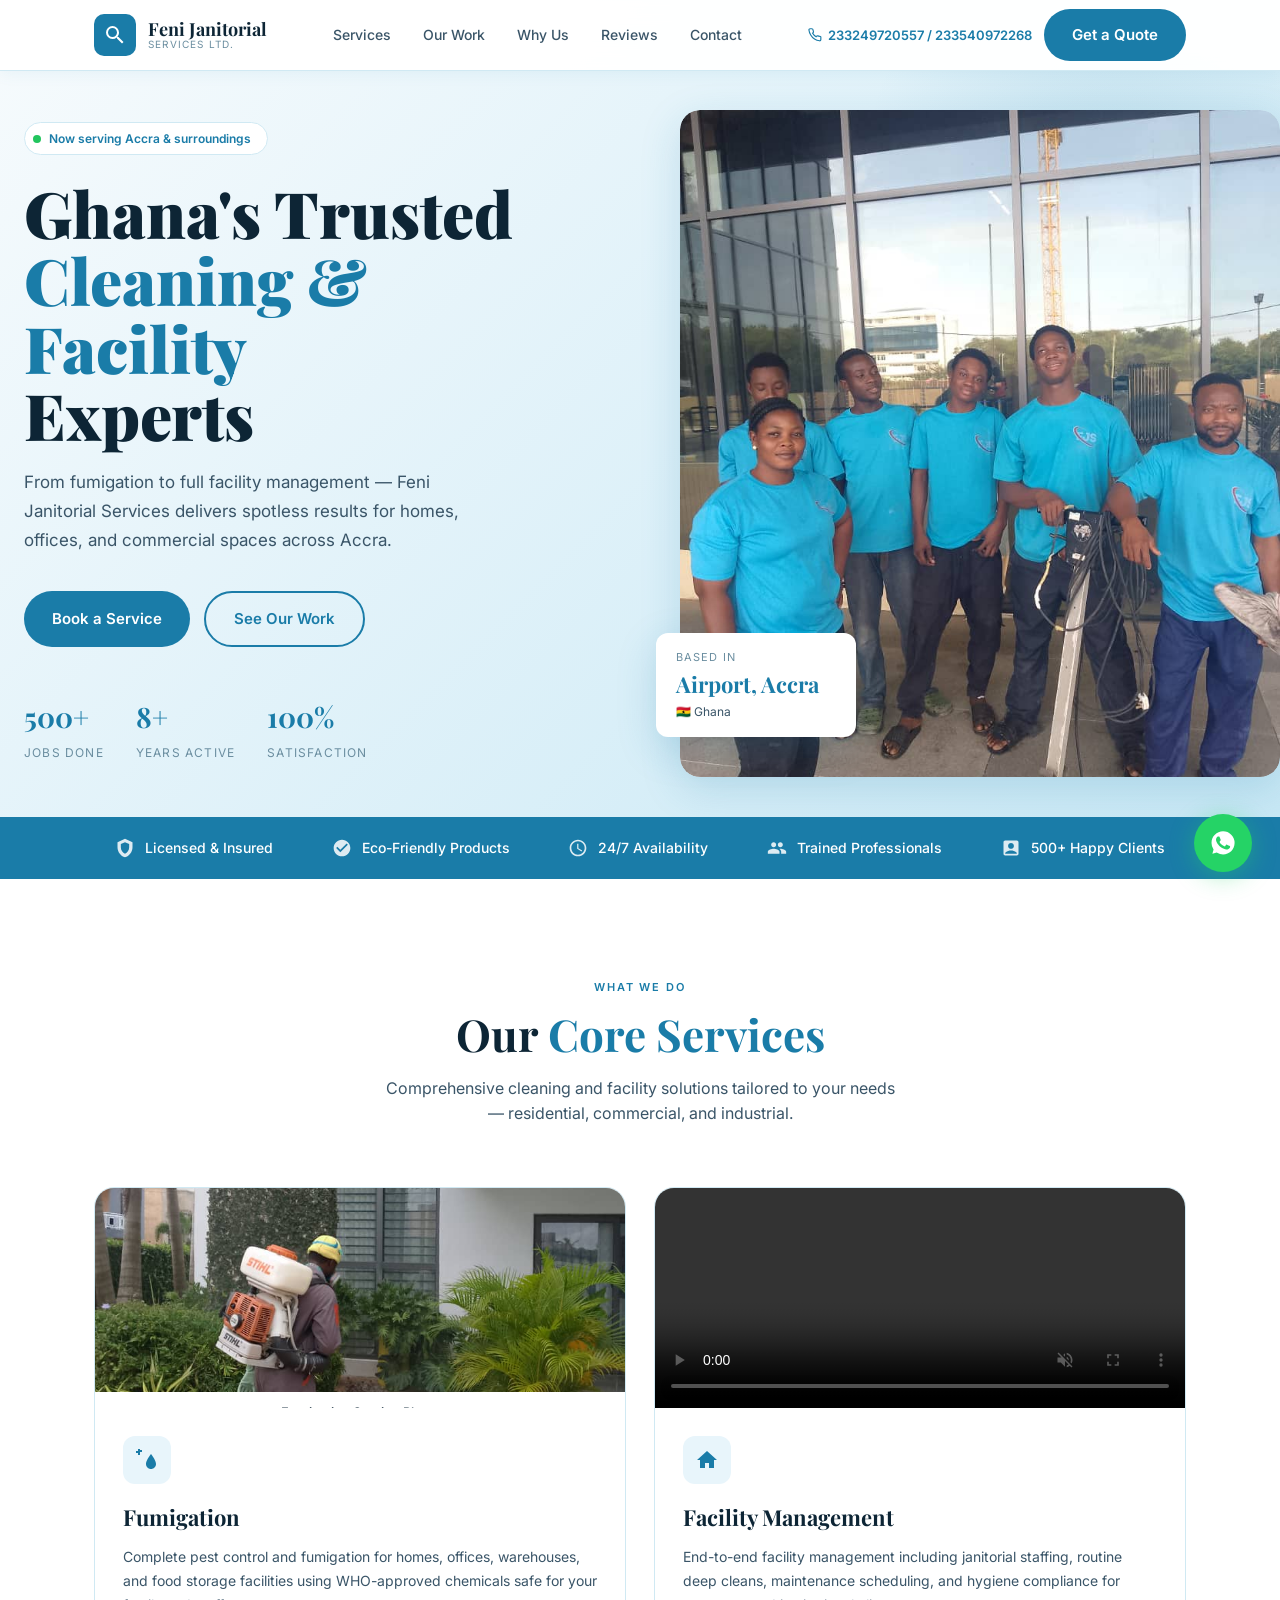
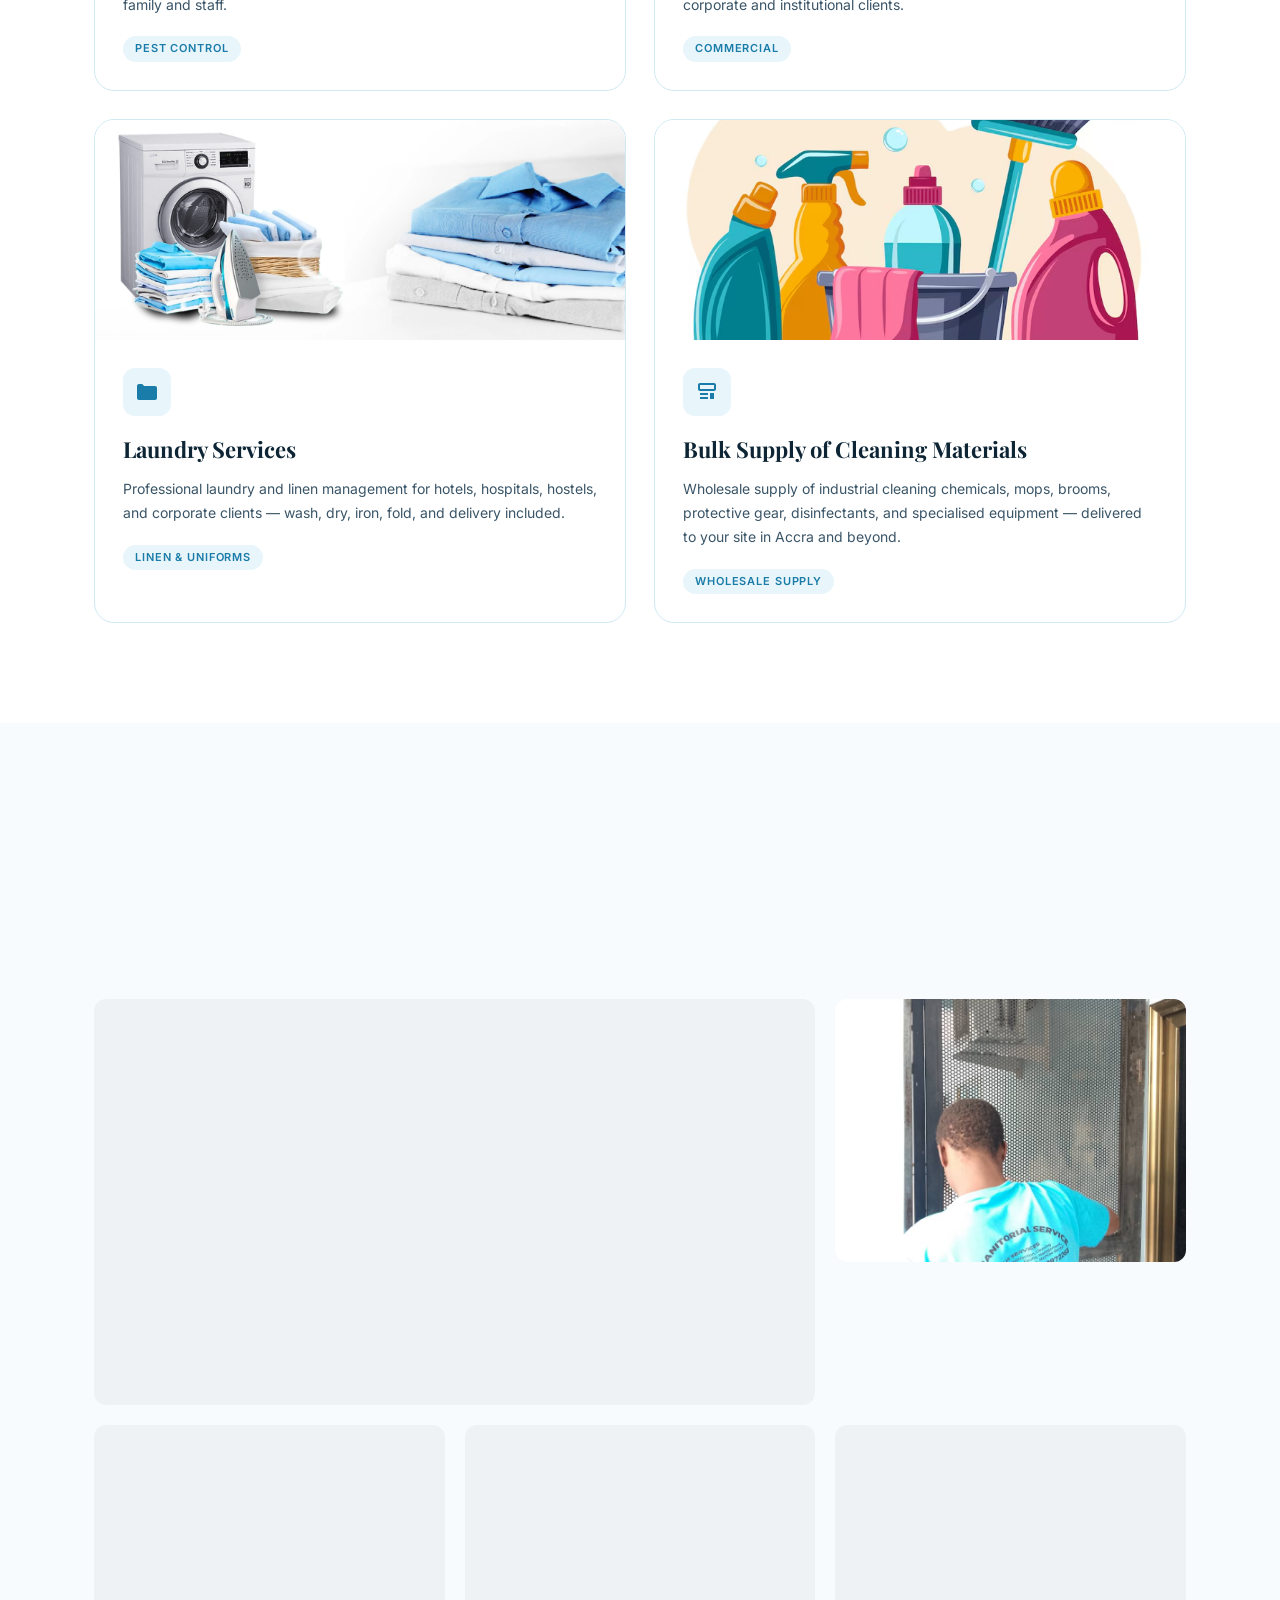
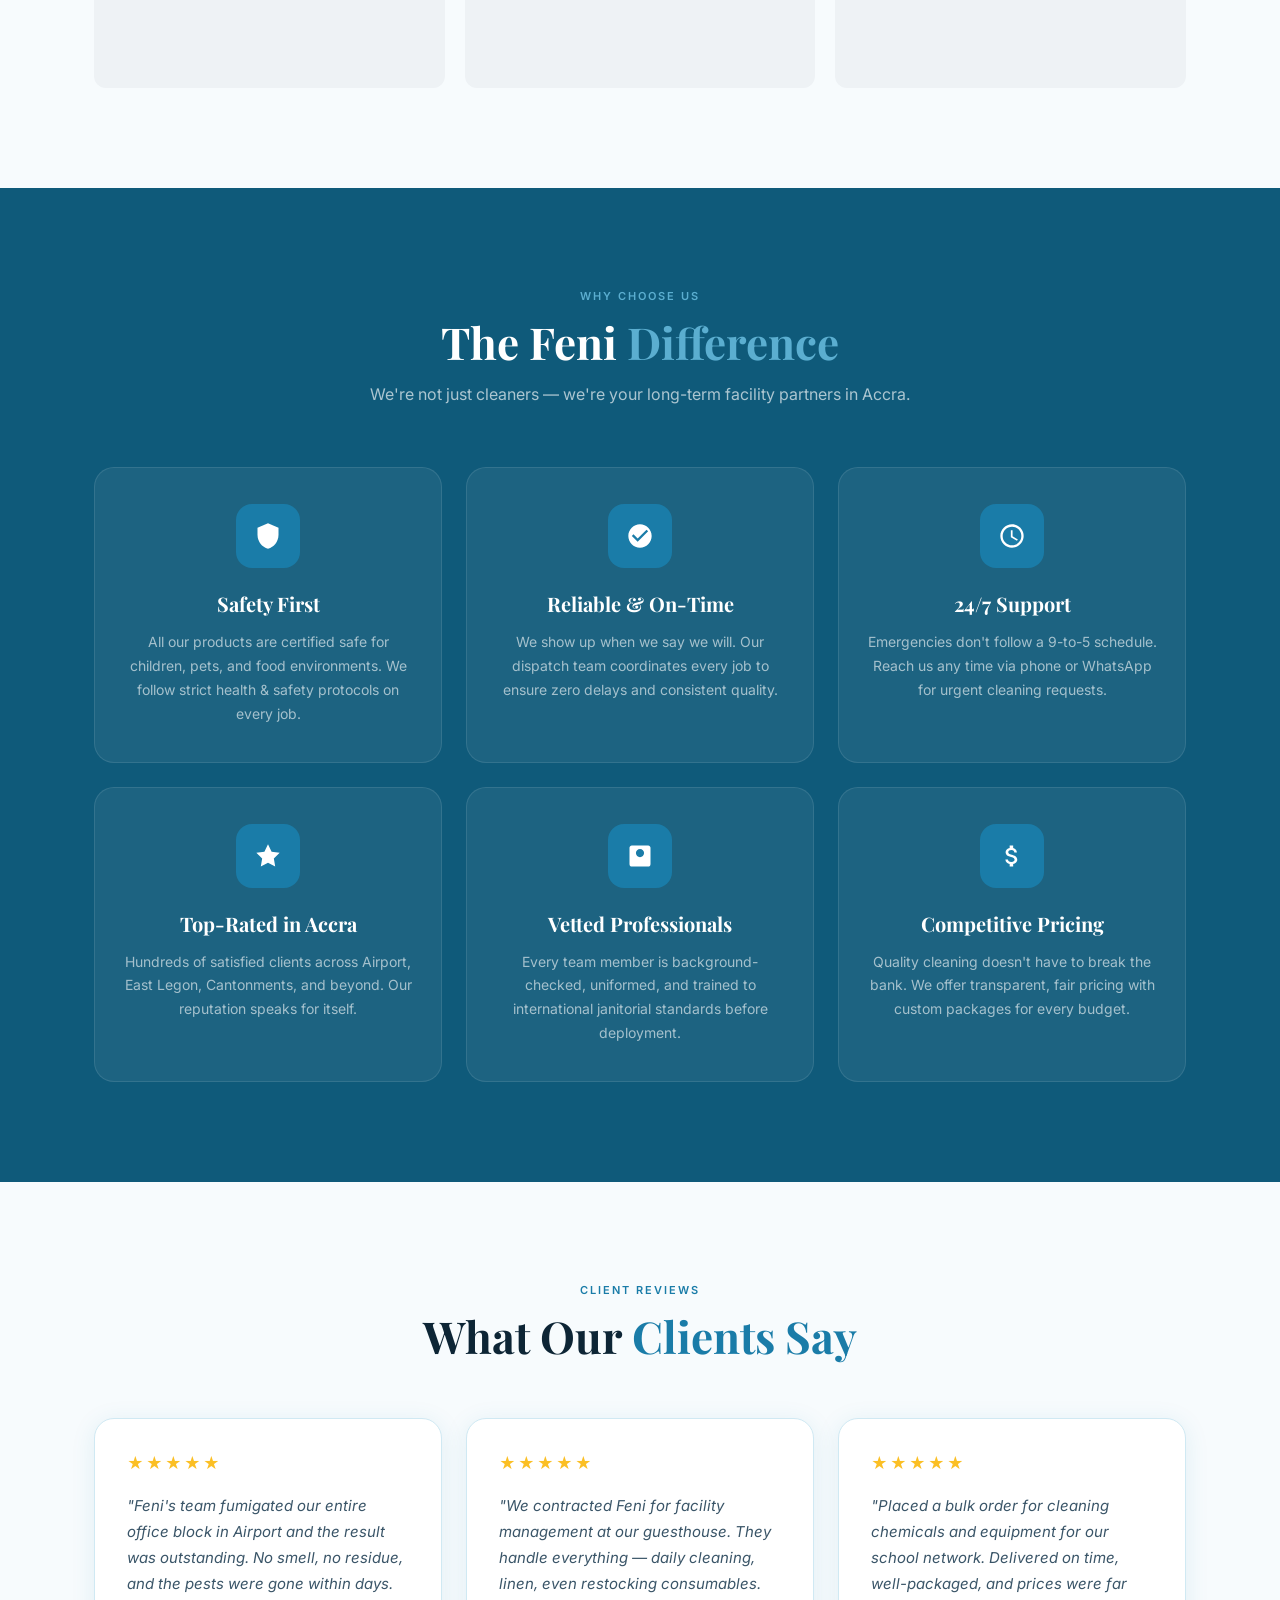
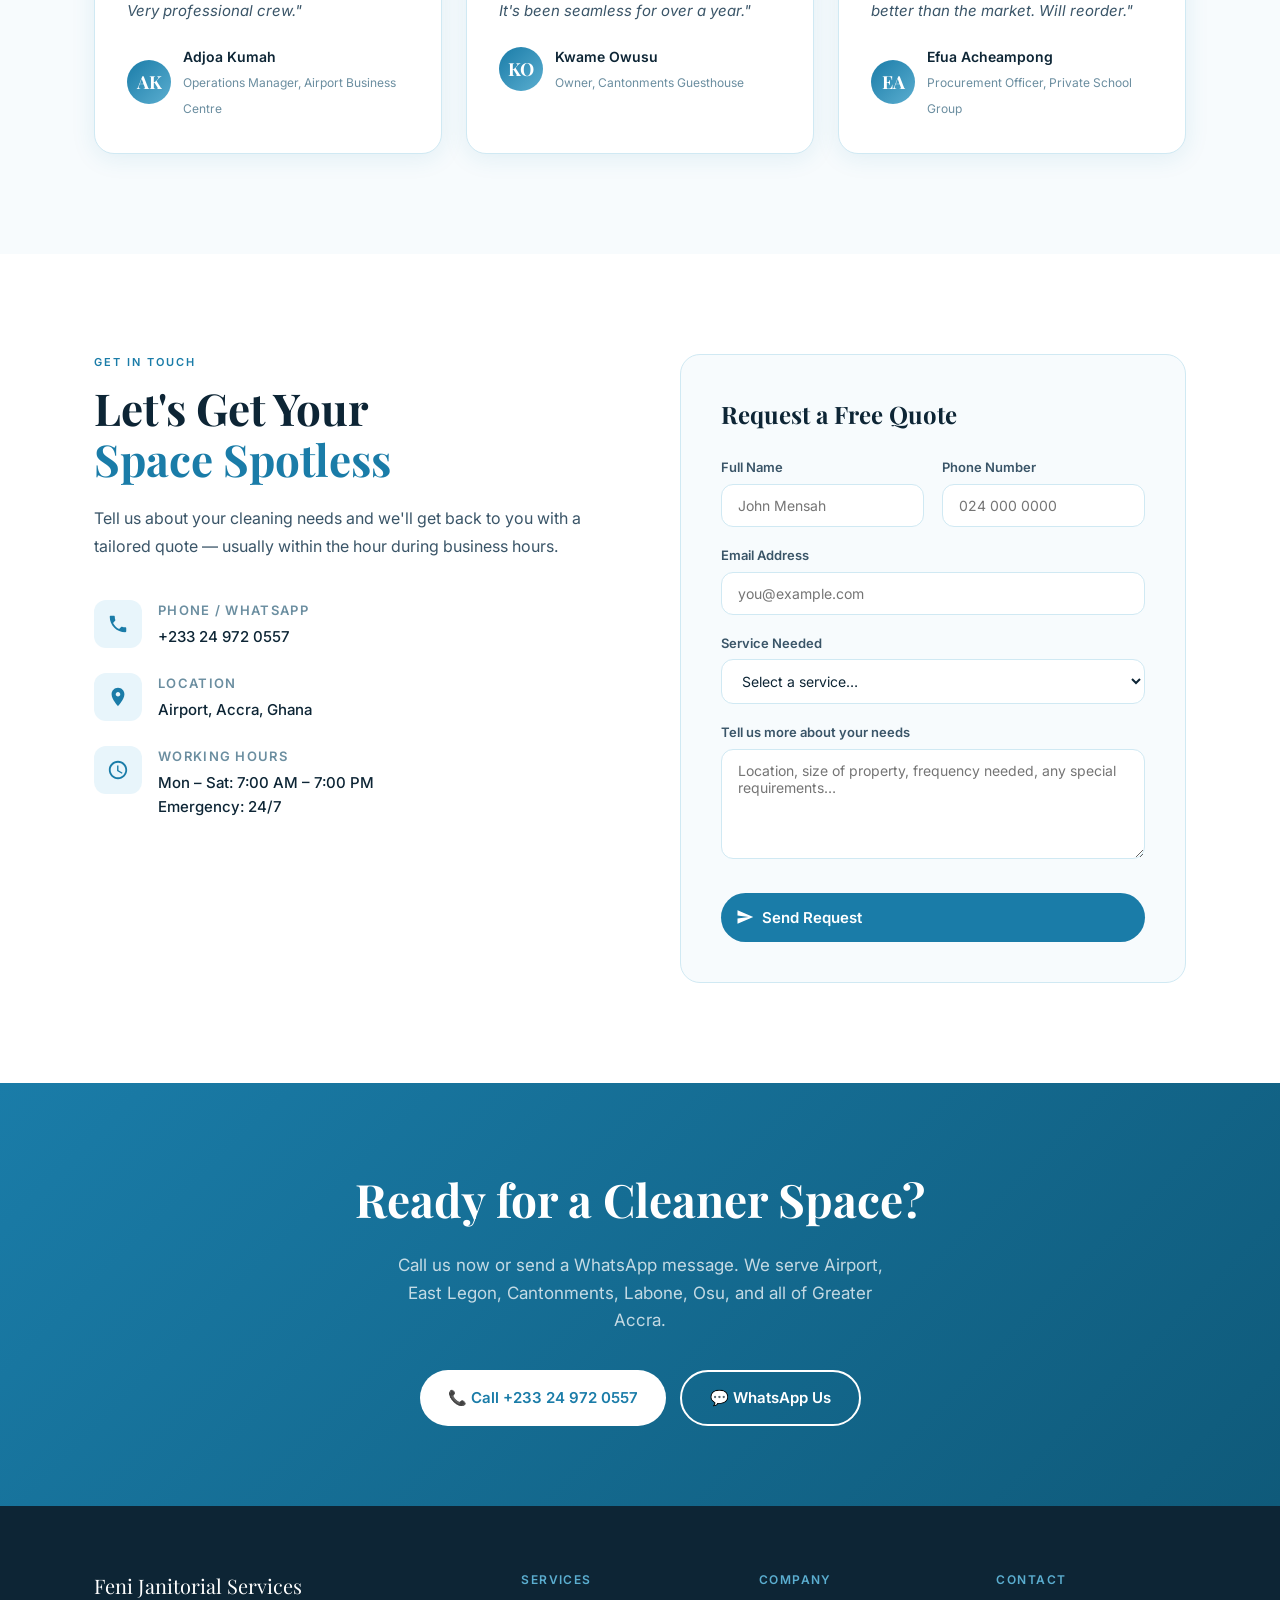
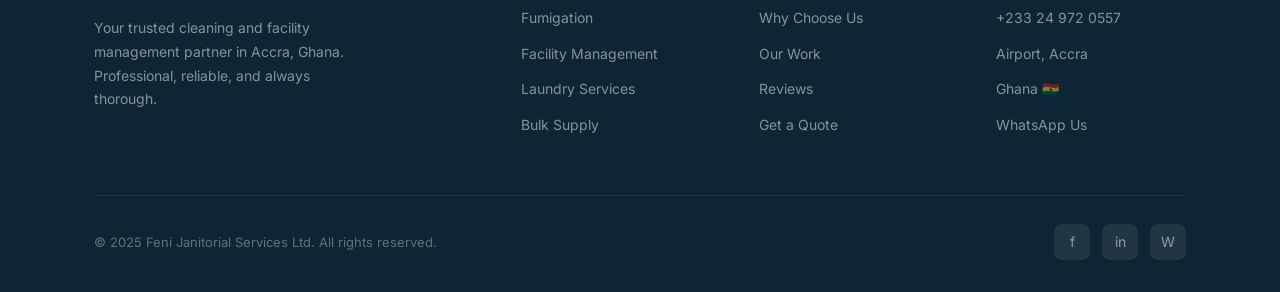
==== commit 1d3afbb6: "Updated templates after modifications" ====
--- a/index.html
+++ b/index.html
@@ -609,7 +609,7 @@
 
 <div class="hero-visual">
   <div class="hero-video-wrap">
-    <img class="g-media" src="assets/img/staff Image.jpeg" alt="Office deep clean">
+    <img class="g-media" src="assets/img/Staff Image.jpeg" alt="Office deep clean">
   </div>
   <div class="hero-float-card">
     <div class="label">Based in</div>
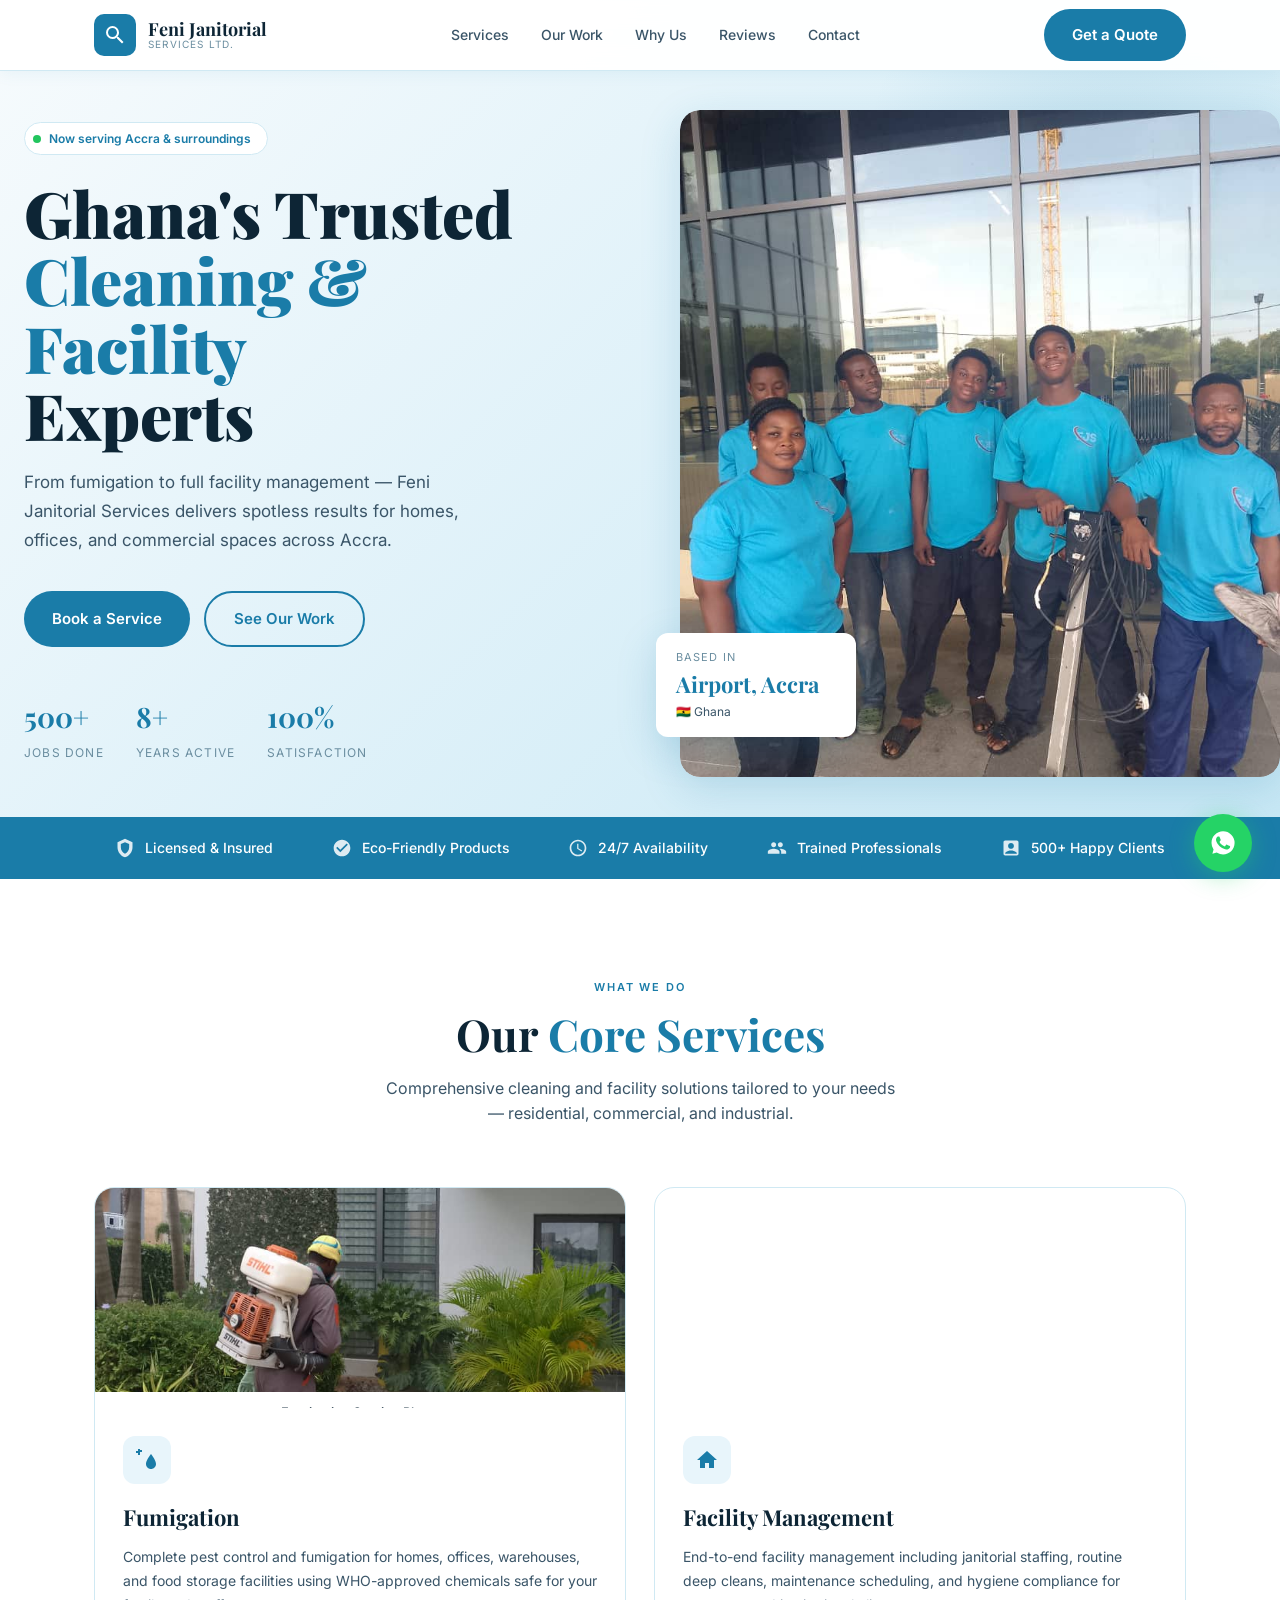
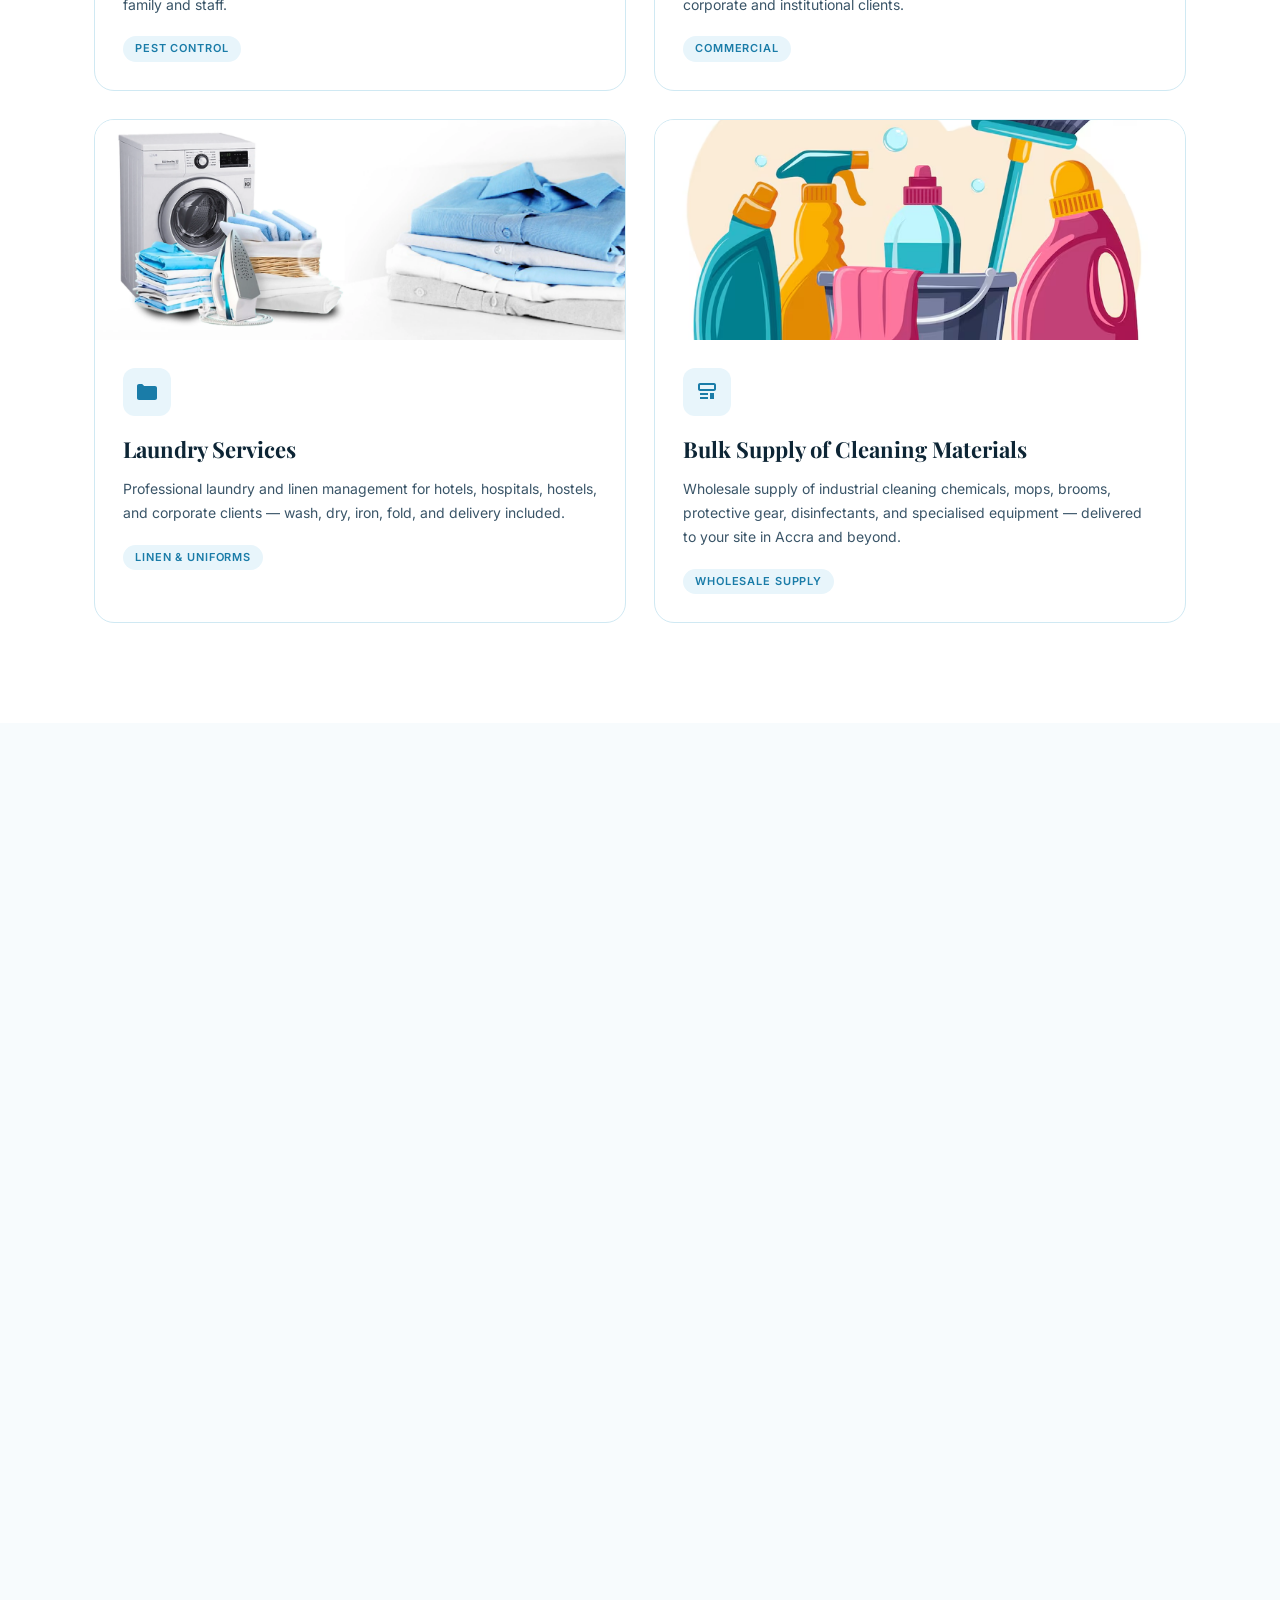
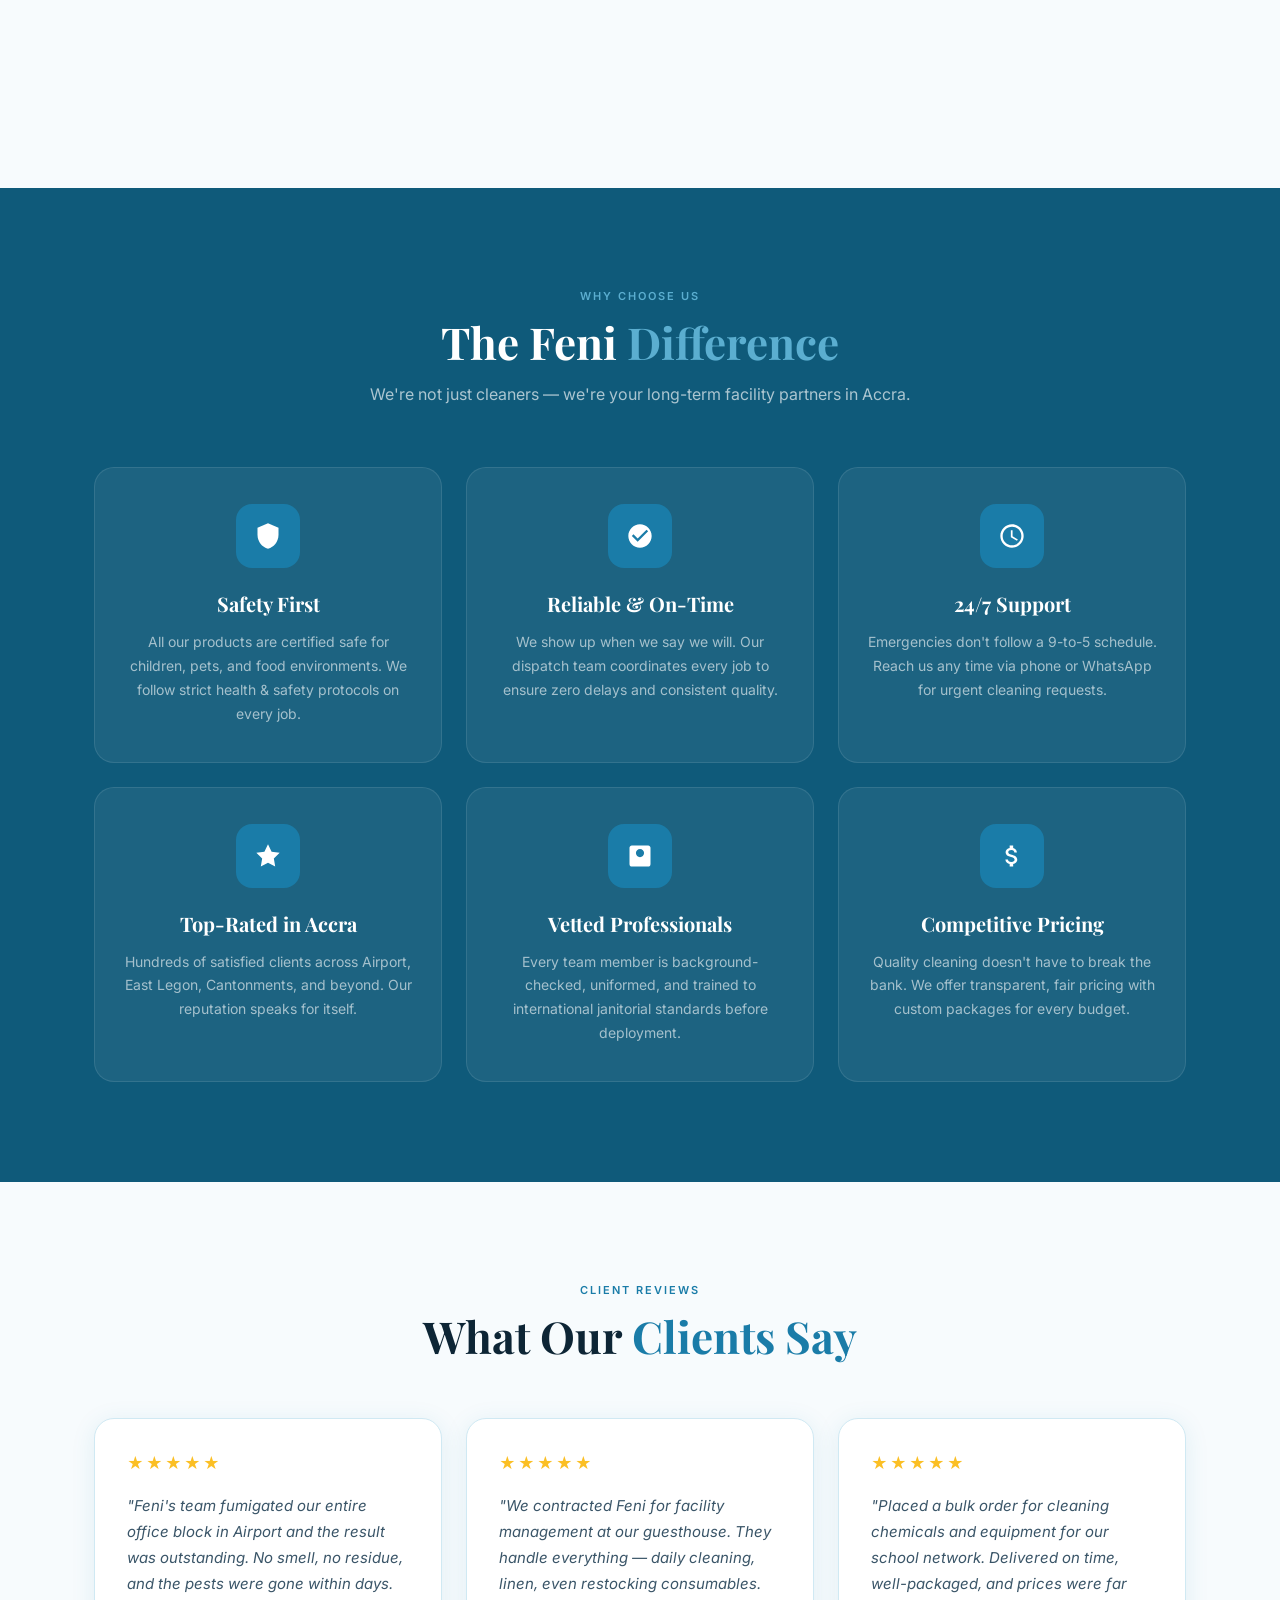
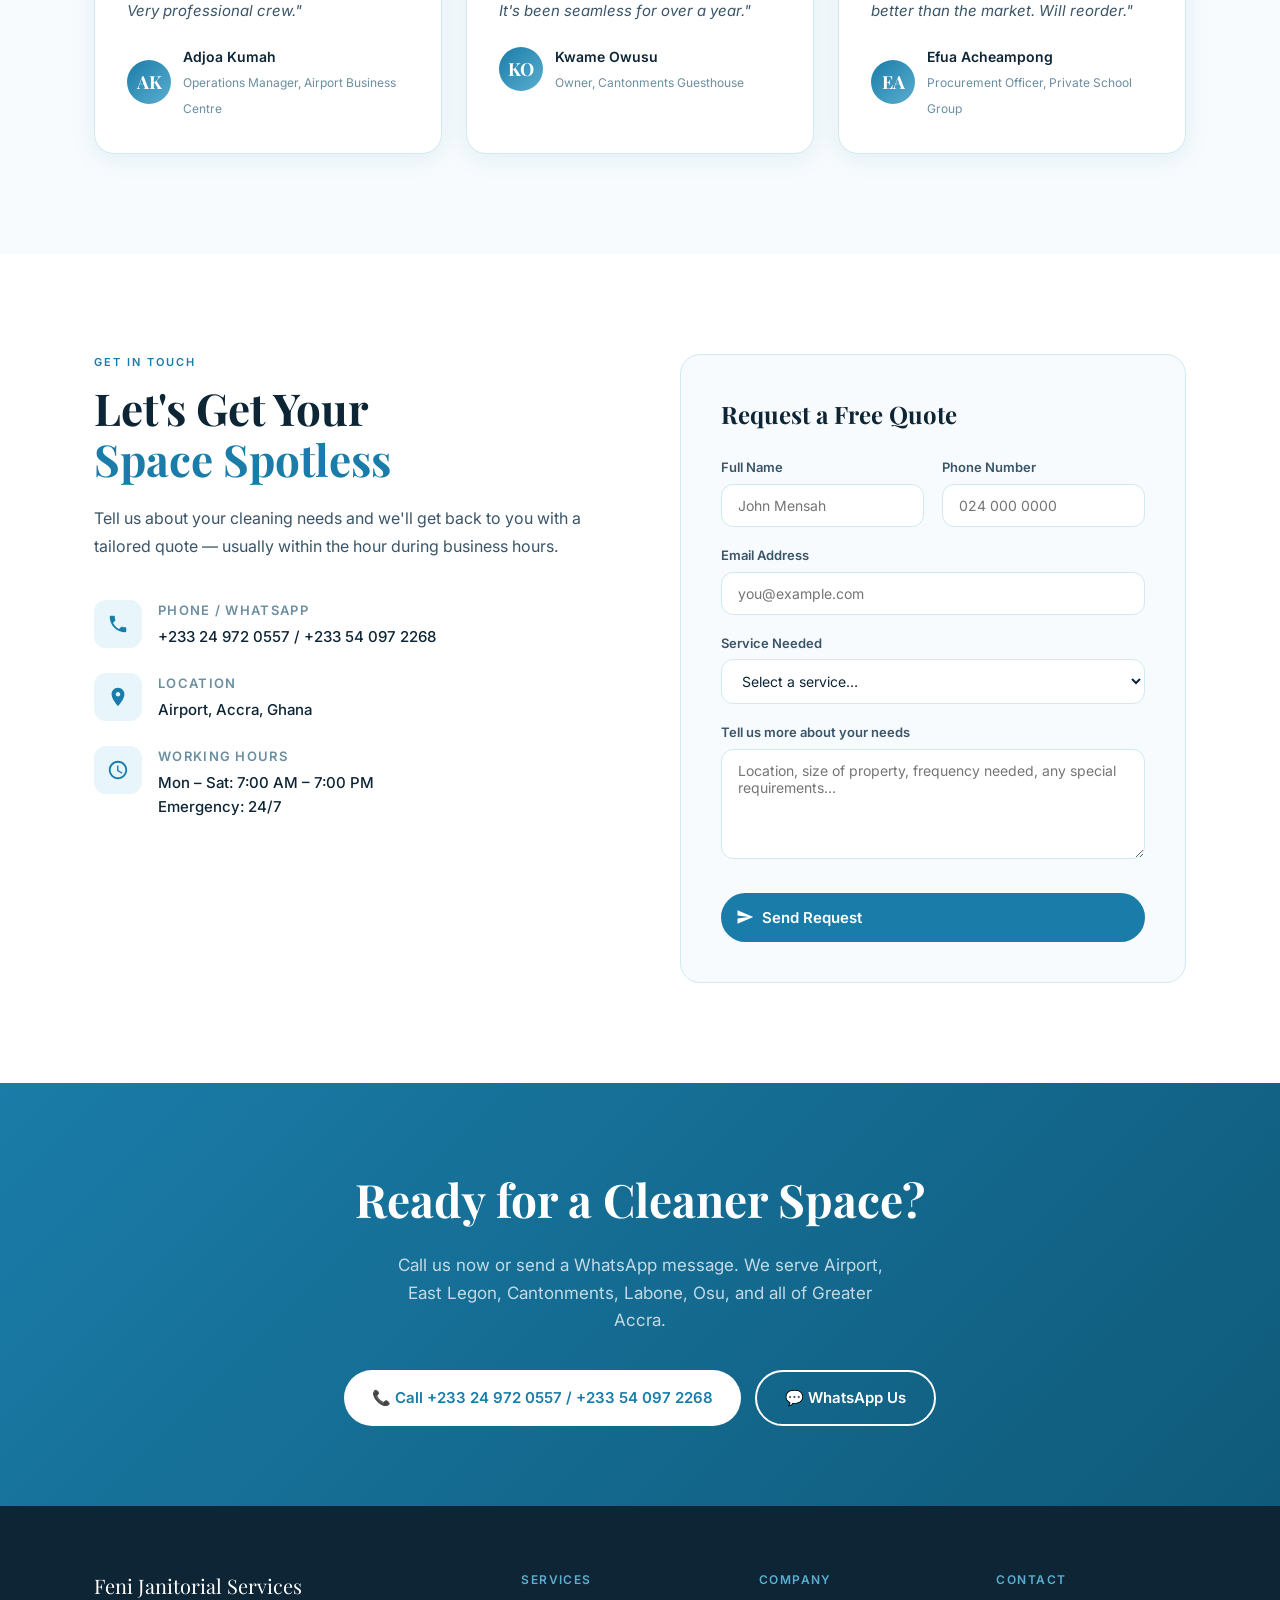
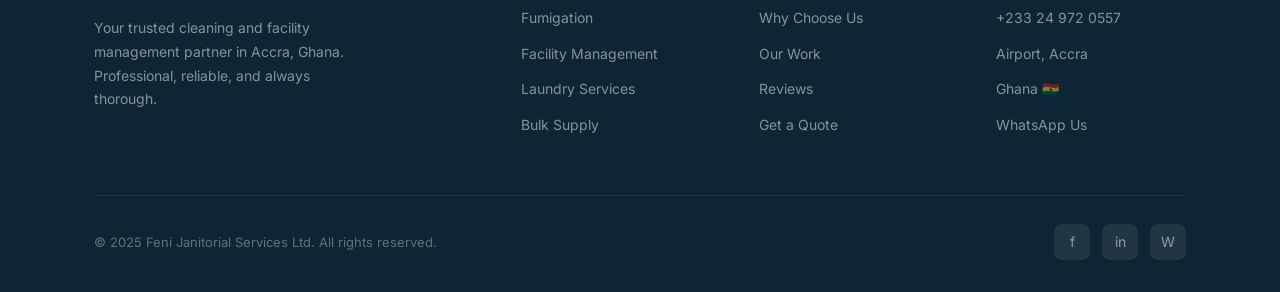
==== commit 2f18ba6e: "Updated templates after modifications" ====
--- a/index.html
+++ b/index.html
@@ -557,10 +557,6 @@
     </div>
 
     <div class="nav-cta">
-      <a class="nav-phone" href="tel:+233249720557">
-        <svg width="14" height="14" viewBox="0 0 24 24" fill="none" stroke="currentColor" stroke-width="2"><path d="M22 16.92v3a2 2 0 0 1-2.18 2 19.79 19.79 0 0 1-8.63-3.07A19.5 19.5 0 0 1 4.69 12 19.79 19.79 0 0 1 1.61 3.45 2 2 0 0 1 3.59 1.27h3a2 2 0 0 1 2 1.72c.127.96.361 1.903.7 2.81a2 2 0 0 1-.45 2.11L7.91 8.91a16 16 0 0 0 6 6l.92-.92a2 2 0 0 1 2.11-.45c.907.339 1.85.573 2.81.7A2 2 0 0 1 22 16.92z"/></svg>
-        233249720557 / 233540972268
-      </a>
       <a href="#contact" class="btn btn-primary">Get a Quote</a>
     </div>
 
@@ -658,10 +654,10 @@
       <!-- Facility Management -->
       <div class="service-card">
         <div class="card-img">
-          <video controls muted loop class="card-video">
-            <source src="assets/video/facility video.mp4" type="video/mp4">
-            Your browser does not support the video tag.
-          </video>
+<video autoplay muted loop class="card-video">
+  <source src="assets/video/facility video.mp4" type="video/mp4">
+  Your browser does not support the video tag.
+</video>
         </div>
         <div class="card-body">
           <div class="card-icon"><svg width="24" height="24" fill="#1A7CA8" viewBox="0 0 24 24"><path d="M12 3L2 12h3v8h5v-5h4v5h5v-8h3L12 3z"/></svg></div>
@@ -796,7 +792,7 @@
         <h2 class="section-heading">Let's Get Your<br><span>Space Spotless</span></h2>
         <p>Tell us about your cleaning needs and we'll get back to you with a tailored quote — usually within the hour during business hours.</p>
         <div class="contact-details">
-          <div class="contact-item"><div class="c-icon"><svg width="22" height="22" fill="#1A7CA8" viewBox="0 0 24 24"><path d="M6.62 10.79c1.44 2.83 3.76 5.14 6.59 6.59l2.2-2.2c.27-.27.67-.36 1.02-.24 1.12.37 2.33.57 3.57.57.55 0 1 .45 1 1V20c0 .55-.45 1-1 1-9.39 0-17-7.61-17-17 0-.55.45-1 1-1h3.5c.55 0 1 .45 1 1 0 1.25.2 2.45.57 3.57.11.35.03.74-.25 1.02l-2.2 2.2z"/></svg></div><div><h4>Phone / WhatsApp</h4><p><a href="tel:+233249720557">+233 24 972 0557</a></p></div></div>
+          <div class="contact-item"><div class="c-icon"><svg width="22" height="22" fill="#1A7CA8" viewBox="0 0 24 24"><path d="M6.62 10.79c1.44 2.83 3.76 5.14 6.59 6.59l2.2-2.2c.27-.27.67-.36 1.02-.24 1.12.37 2.33.57 3.57.57.55 0 1 .45 1 1V20c0 .55-.45 1-1 1-9.39 0-17-7.61-17-17 0-.55.45-1 1-1h3.5c.55 0 1 .45 1 1 0 1.25.2 2.45.57 3.57.11.35.03.74-.25 1.02l-2.2 2.2z"/></svg></div><div><h4>Phone / WhatsApp</h4><p><a href="tel:+233249720557">+233 24 972 0557 / +233 54 097 2268</a></p></div></div>
           <div class="contact-item"><div class="c-icon"><svg width="22" height="22" fill="#1A7CA8" viewBox="0 0 24 24"><path d="M12 2C8.13 2 5 5.13 5 9c0 5.25 7 13 7 13s7-7.75 7-13c0-3.87-3.13-7-7-7zm0 9.5c-1.38 0-2.5-1.12-2.5-2.5s1.12-2.5 2.5-2.5 2.5 1.12 2.5 2.5-1.12 2.5-2.5 2.5z"/></svg></div><div><h4>Location</h4><p>Airport, Accra, Ghana</p></div></div>
           <div class="contact-item"><div class="c-icon"><svg width="22" height="22" fill="#1A7CA8" viewBox="0 0 24 24"><path d="M11.99 2C6.47 2 2 6.48 2 12s4.47 10 9.99 10C17.52 22 22 17.52 22 12S17.52 2 11.99 2zM12 20c-4.42 0-8-3.58-8-8s3.58-8 8-8 8 3.58 8 8-3.58 8-8 8zm.5-13H11v6l5.25 3.15.75-1.23-4.5-2.67V7z"/></svg></div><div><h4>Working Hours</h4><p>Mon – Sat: 7:00 AM – 7:00 PM<br>Emergency: 24/7</p></div></div>
         </div>
@@ -818,7 +814,7 @@
   <div class="container">
     <h2>Ready for a Cleaner Space?</h2>
     <p>Call us now or send a WhatsApp message. We serve Airport, East Legon, Cantonments, Labone, Osu, and all of Greater Accra.</p>
-    <div class="btn-row"><a href="tel:+233249720557" class="btn btn-white">📞 Call +233 24 972 0557</a><a href="https://wa.me/233249720557?text=Hello%20Feni%20Janitorial%20Services!%20I%20need%20a%20quote." target="_blank" class="btn btn-outline" style="border-color:white;color:white;">💬 WhatsApp Us</a></div>
+    <div class="btn-row"><a href="tel:+233249720557" class="btn btn-white">📞 Call +233 24 972 0557 / +233 54 097 2268</a><a href="https://wa.me/233249720557?text=Hello%20Feni%20Janitorial%20Services!%20I%20need%20a%20quote." target="_blank" class="btn btn-outline" style="border-color:white;color:white;">💬 WhatsApp Us</a></div>
   </div>
 </div>
 
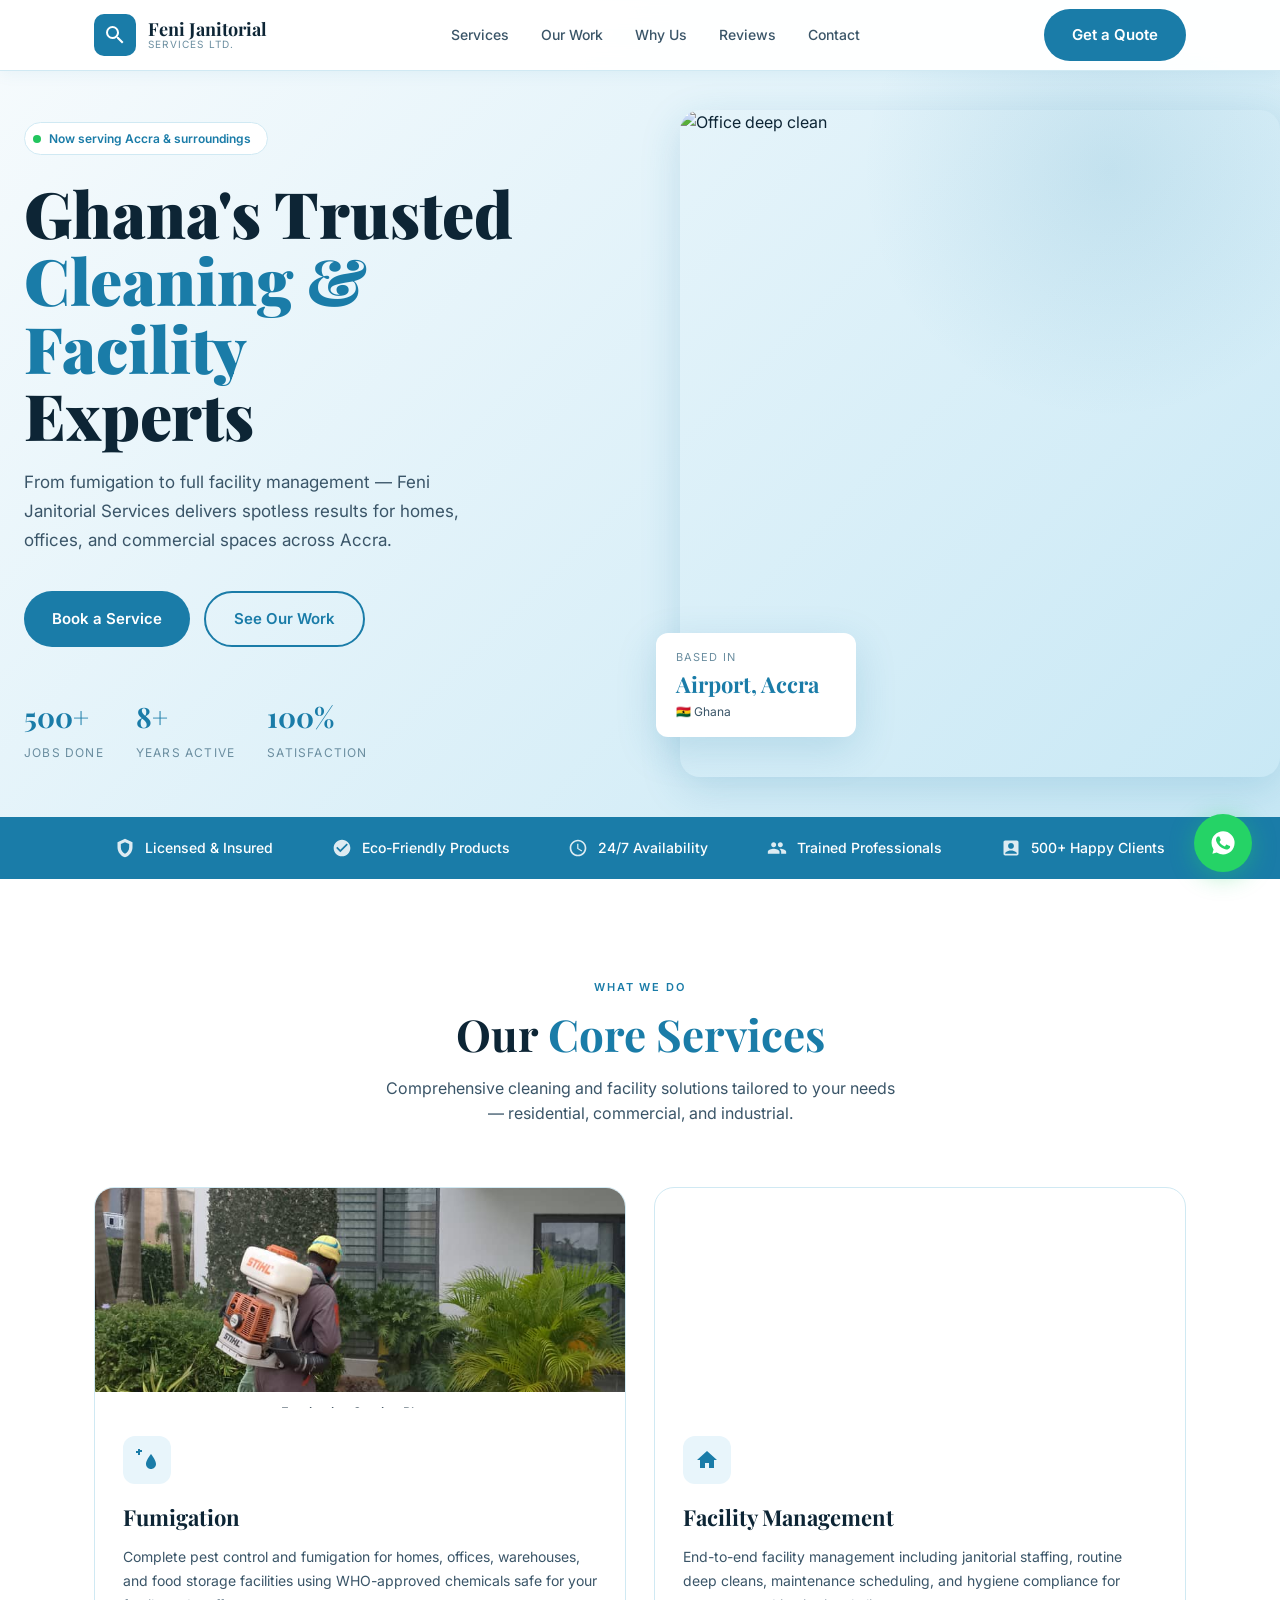
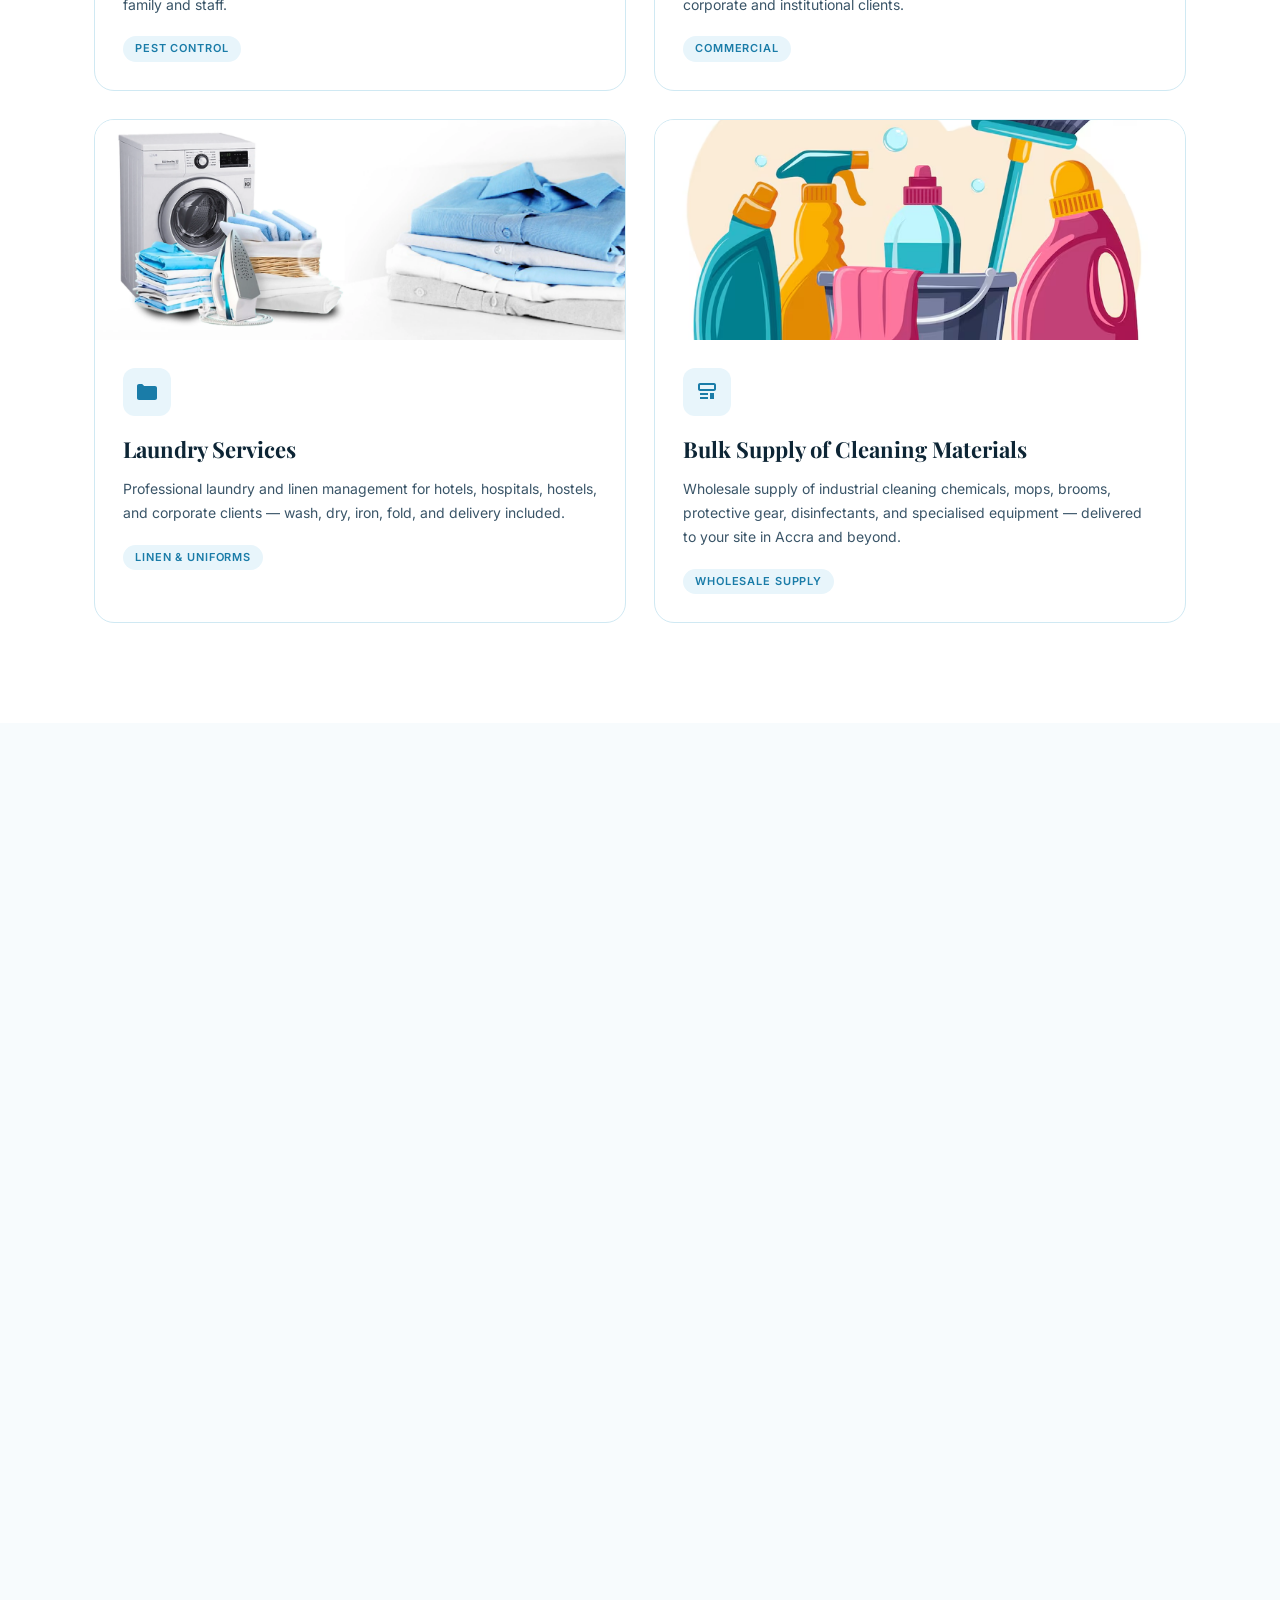
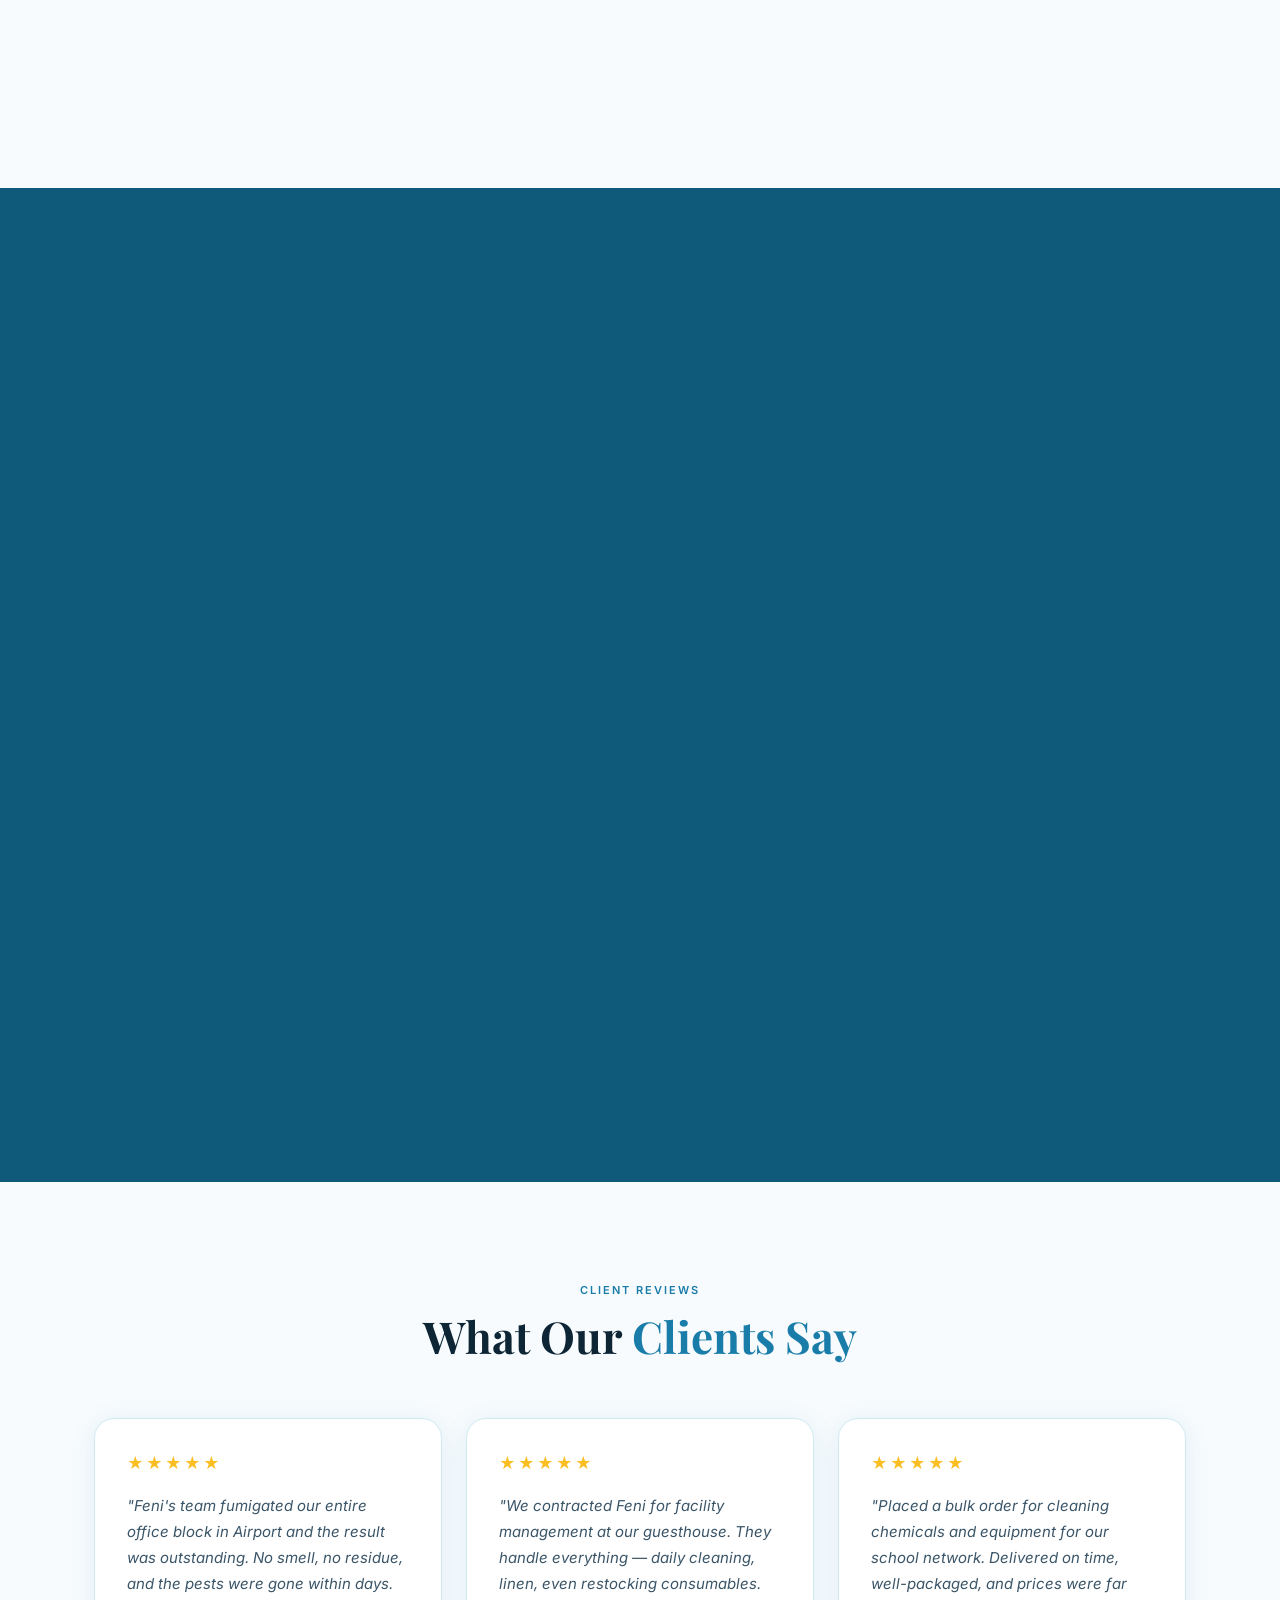
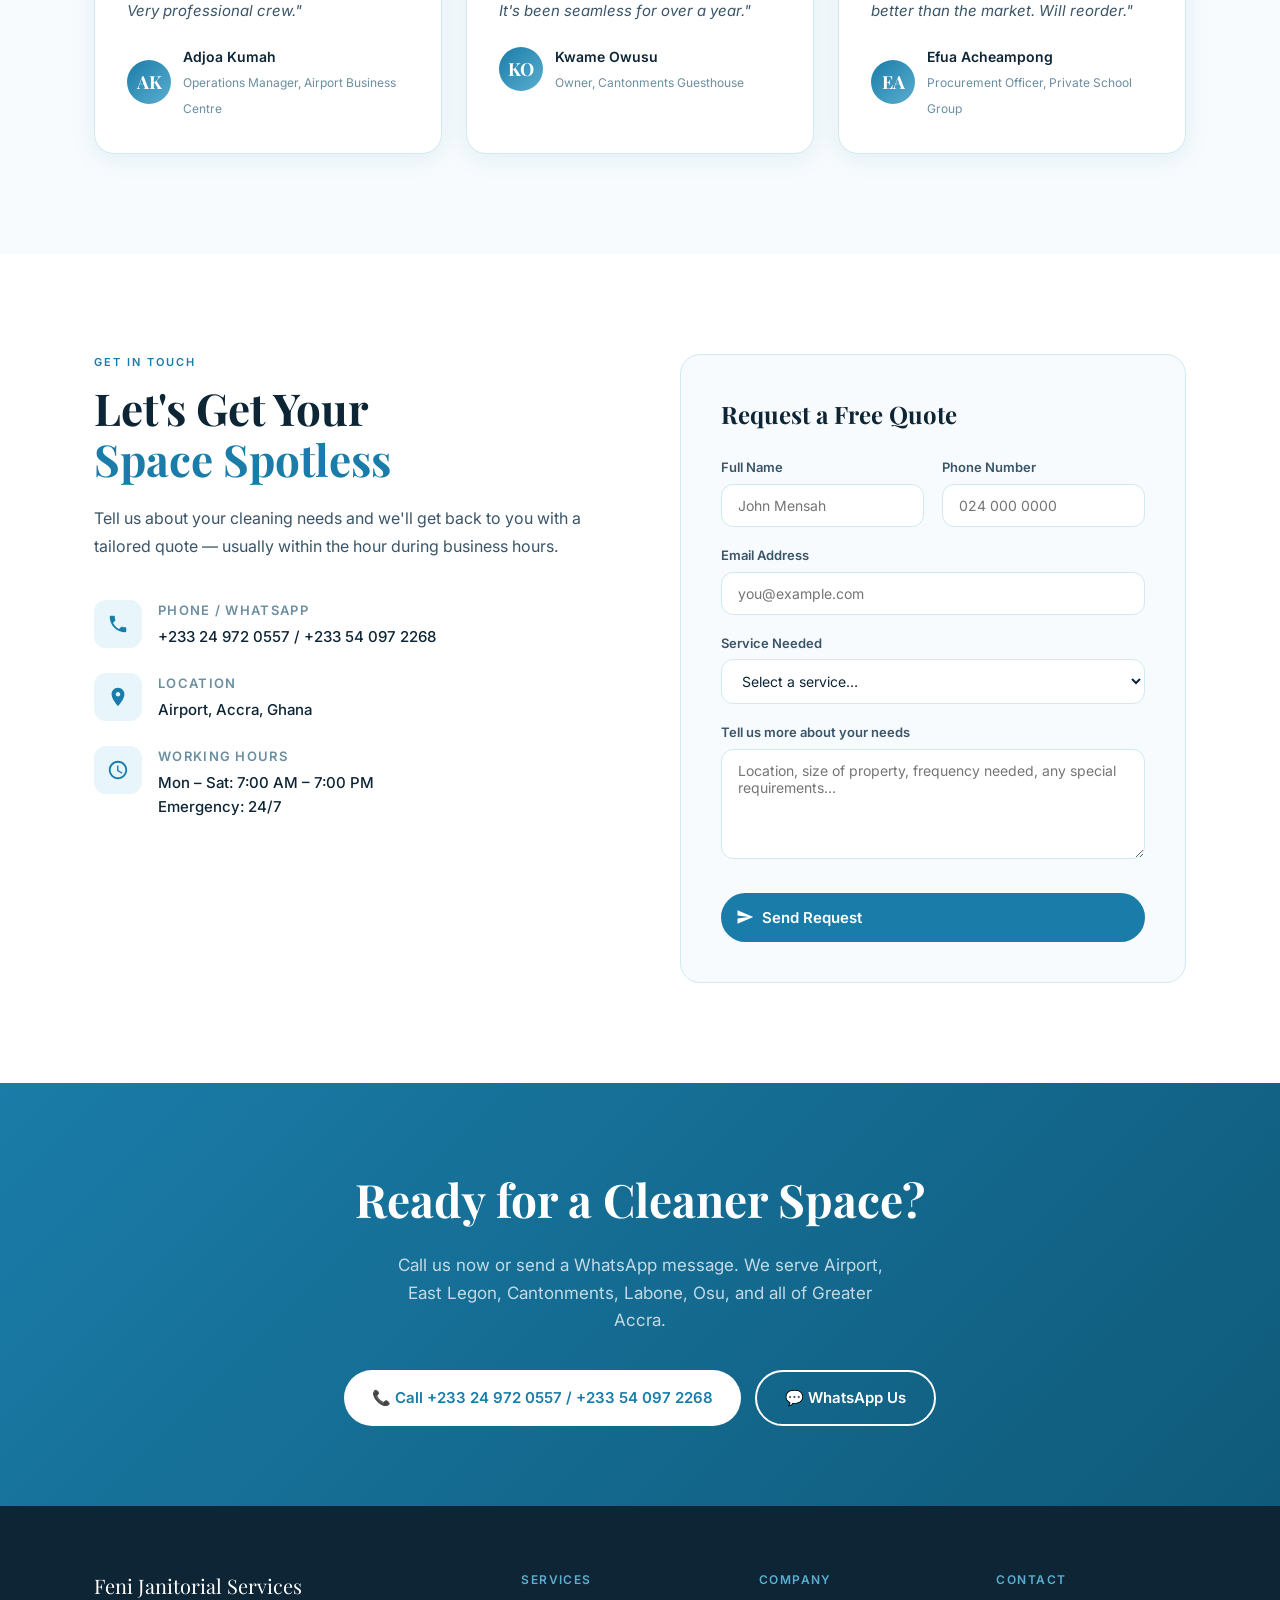
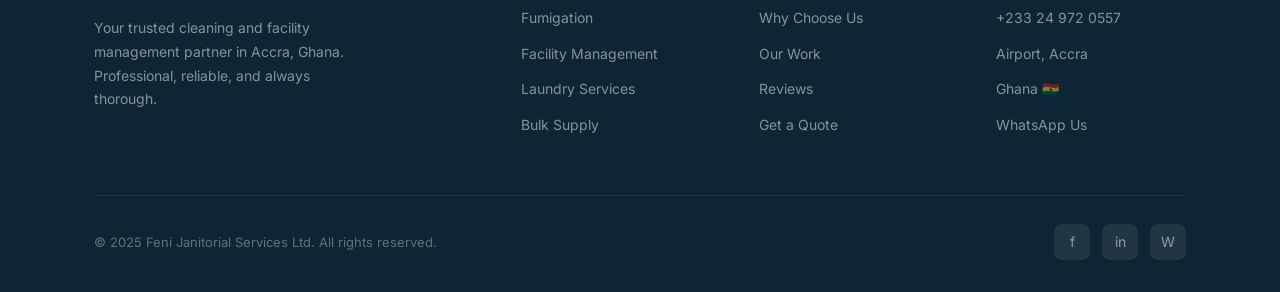
==== commit 049d2dff: "Updated templates after modifications" ====
--- a/index.html
+++ b/index.html
@@ -605,7 +605,7 @@
 
 <div class="hero-visual">
   <div class="hero-video-wrap">
-    <img class="g-media" src="assets/img/Staff Image.jpeg" alt="Office deep clean">
+    <img class="g-media" src="assets/img/staff Image.jpeg" alt="Office deep clean">
   </div>
   <div class="hero-float-card">
     <div class="label">Based in</div>
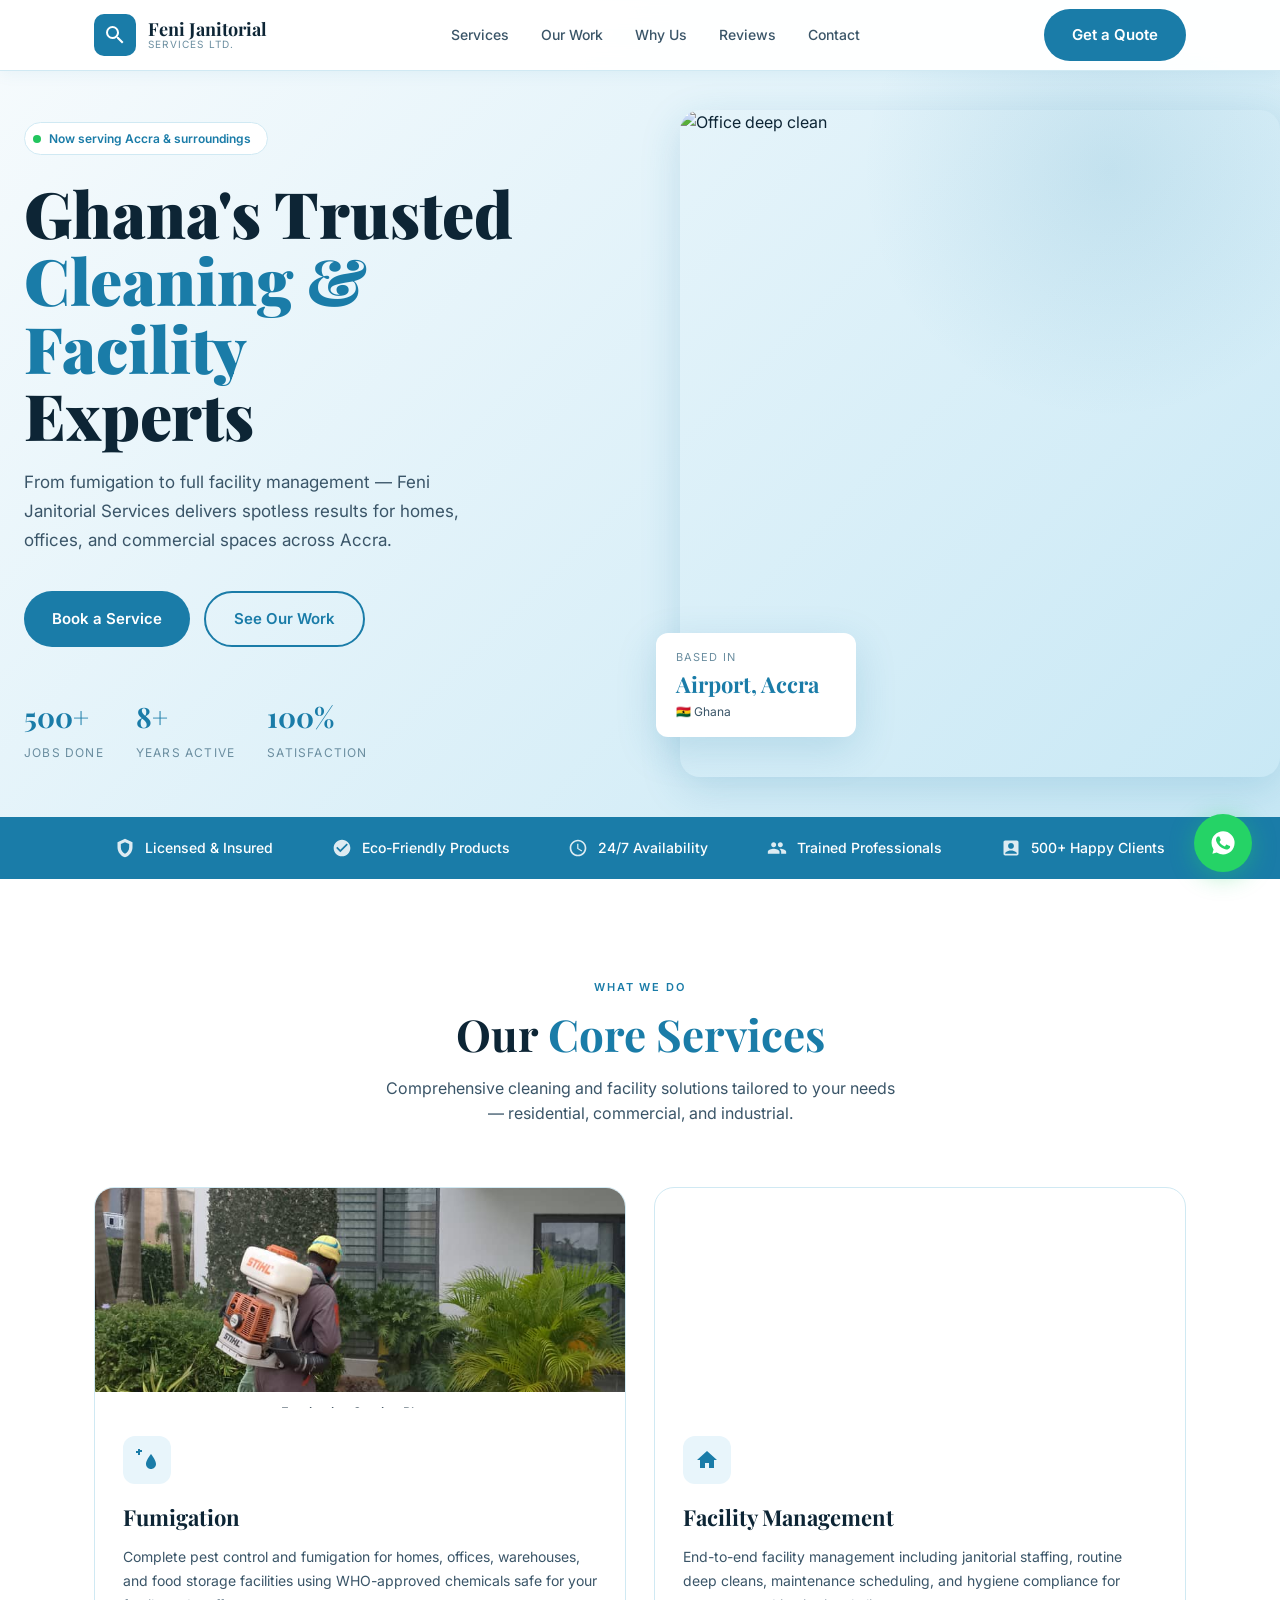
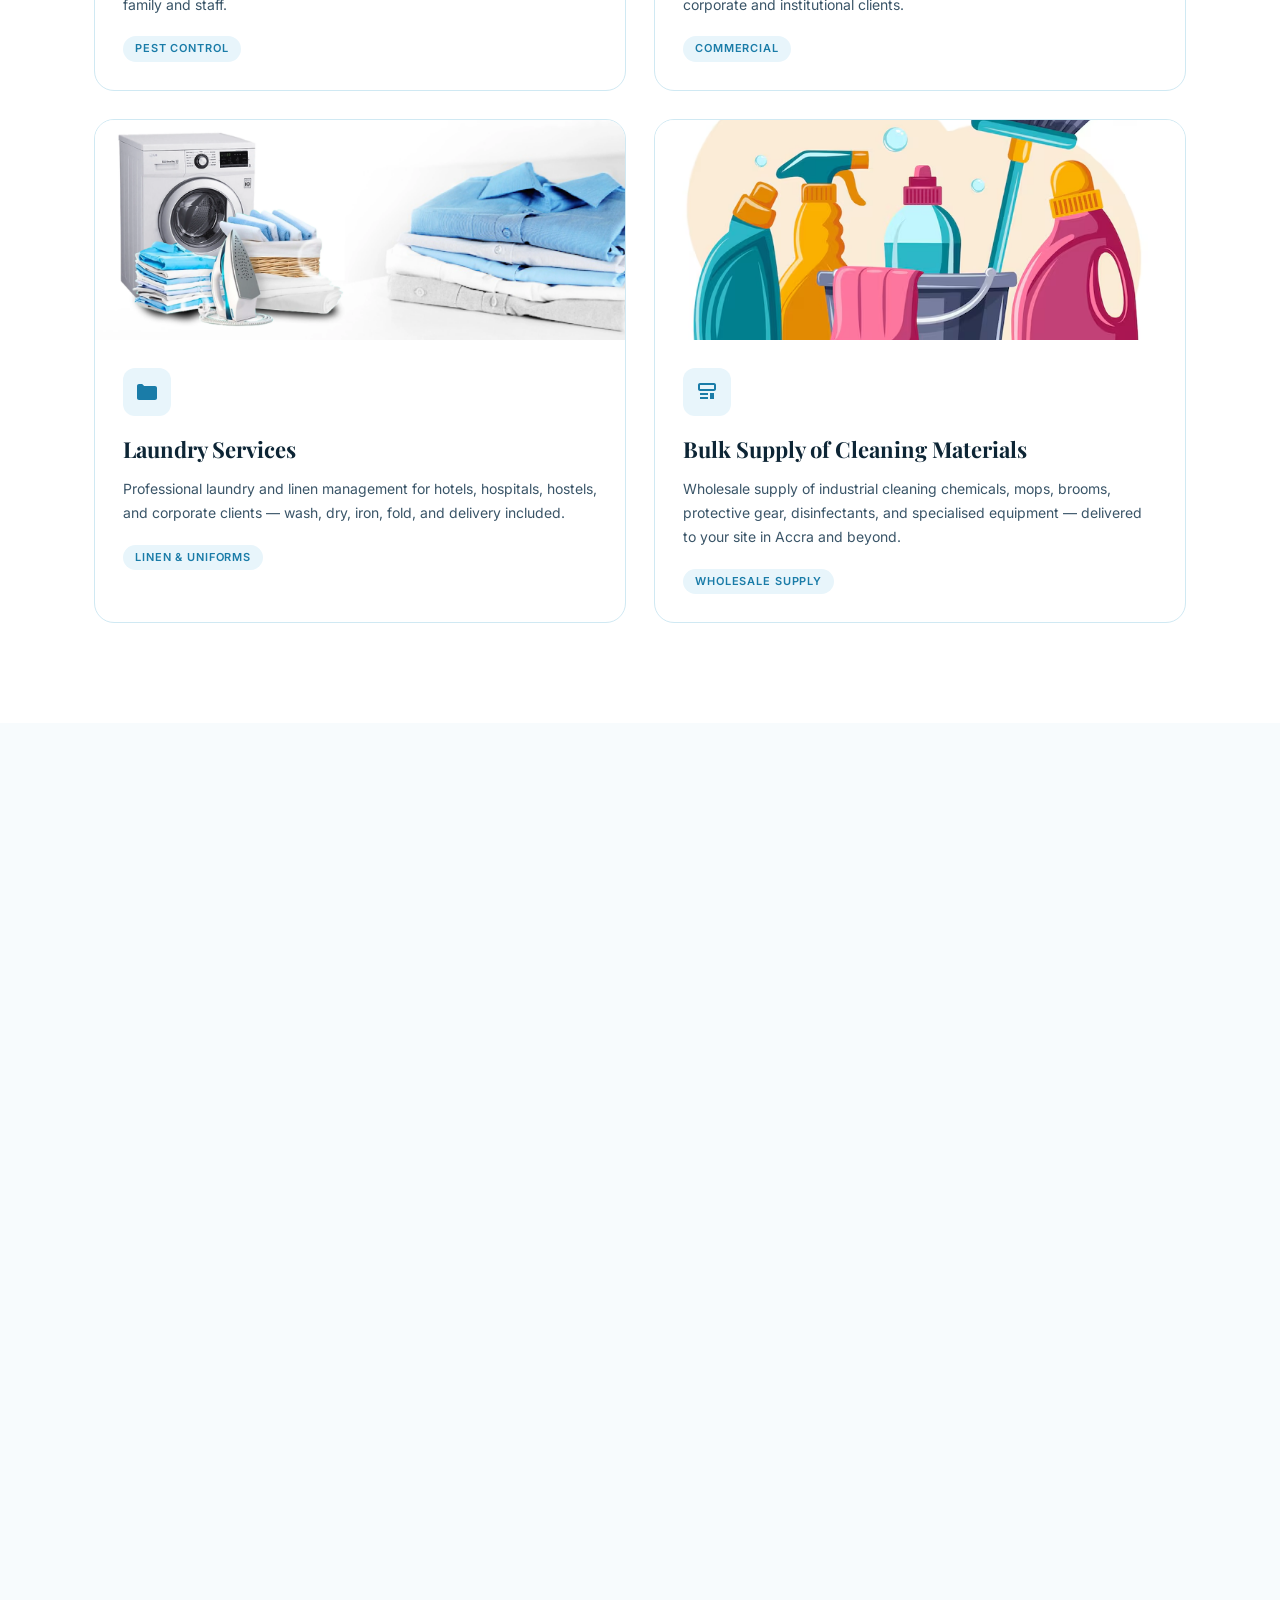
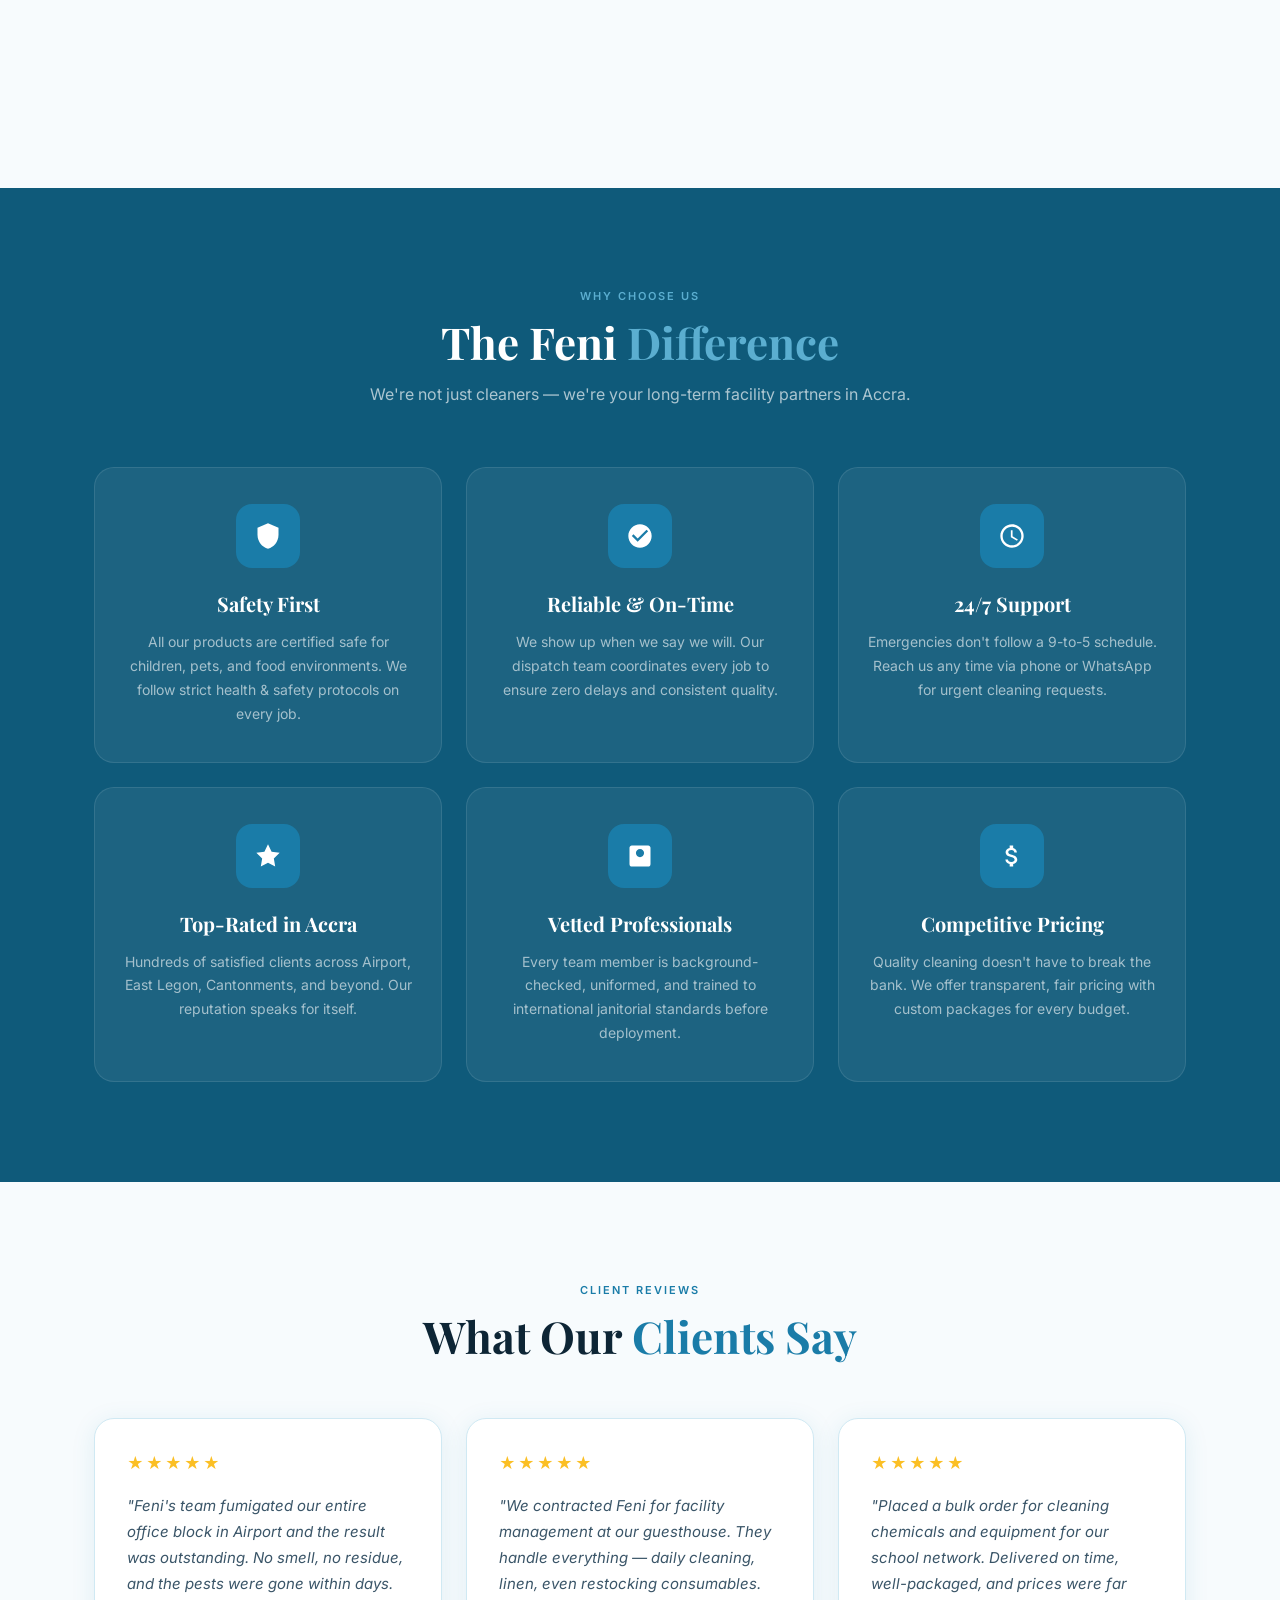
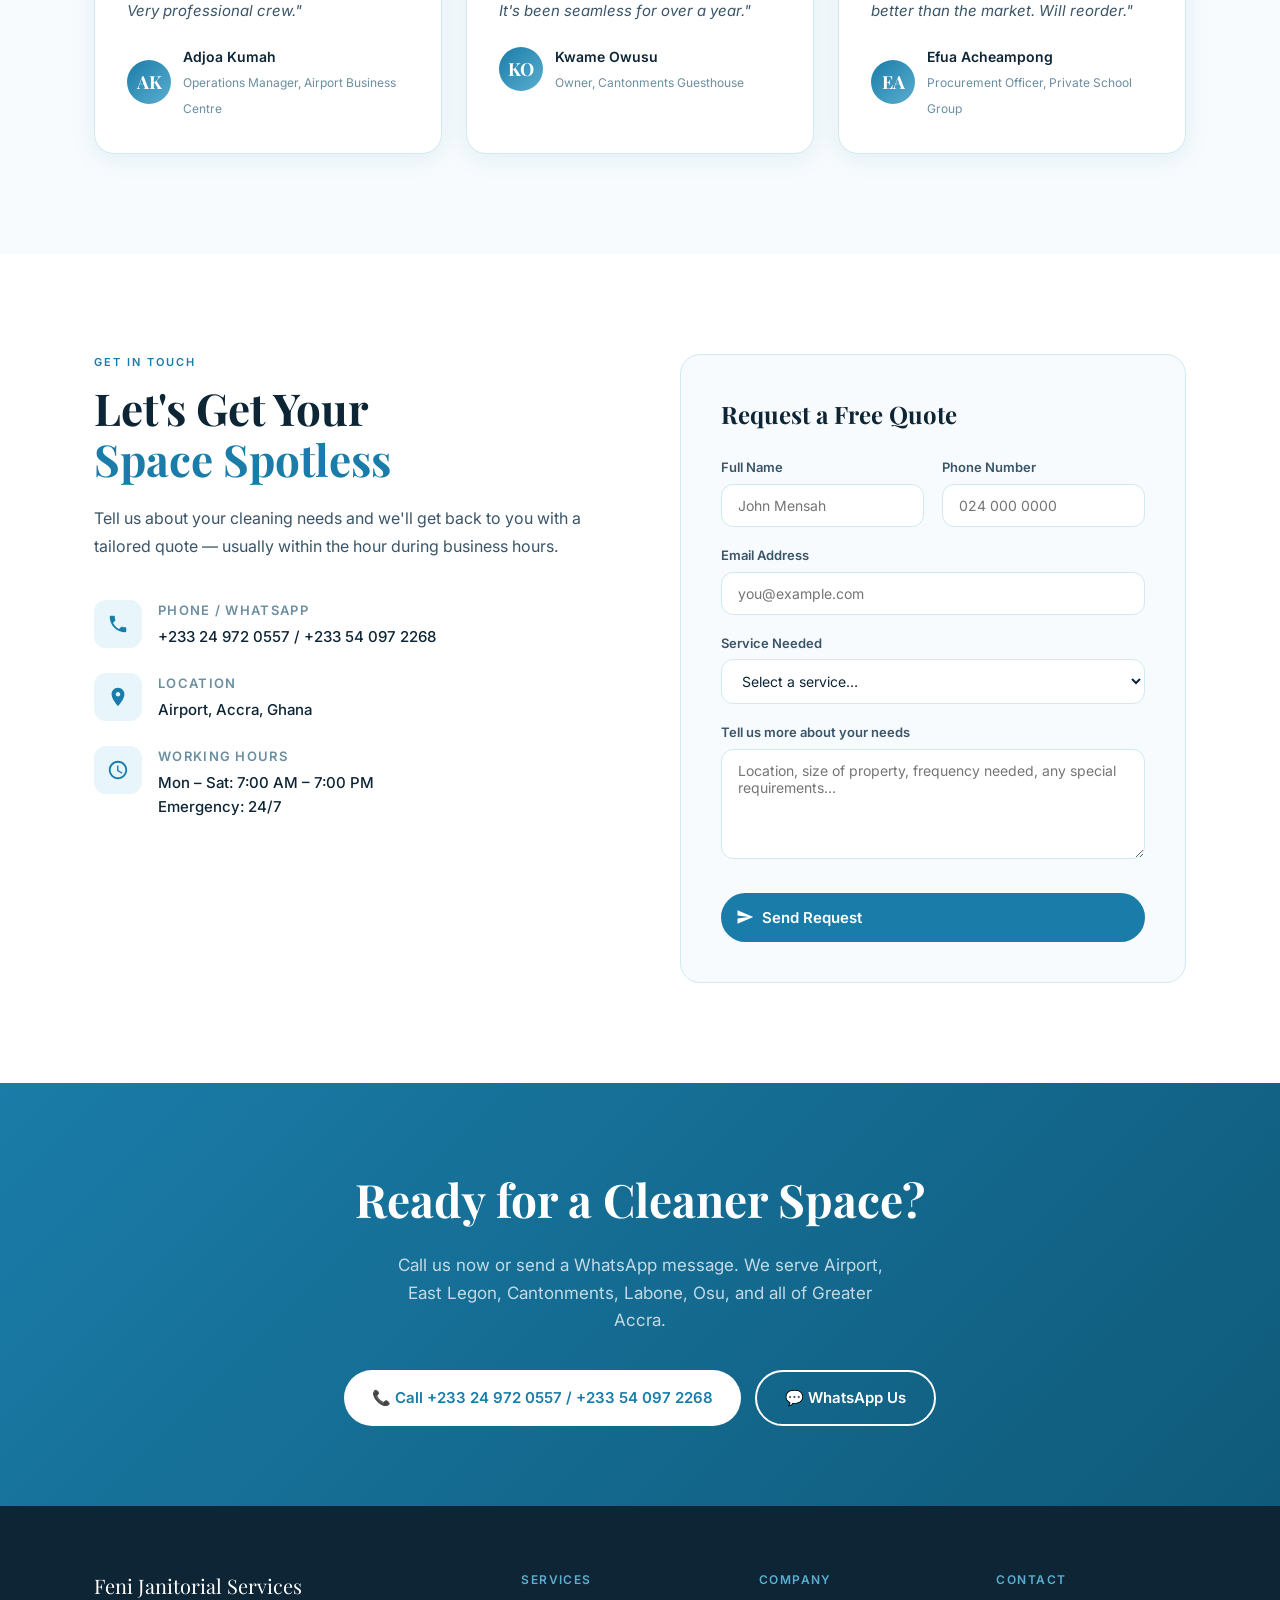
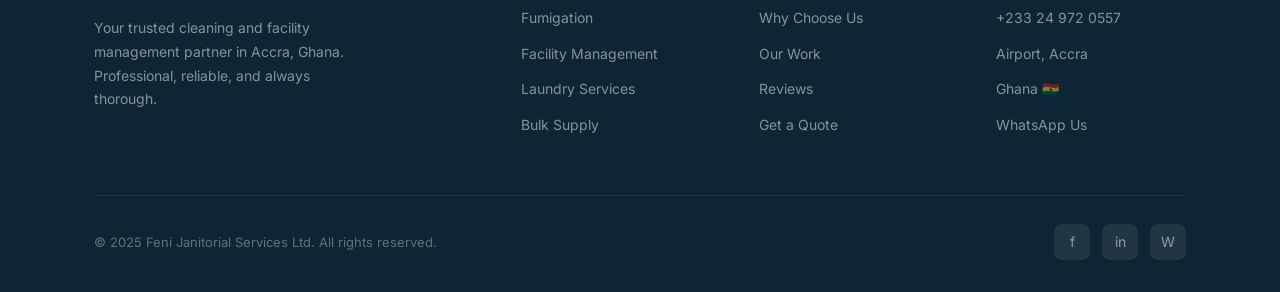
==== commit bbf04a02: "Updated templates after modifications" ====
--- a/index.html
+++ b/index.html
@@ -602,6 +602,9 @@
         <div class="hero-stat"><strong>100%</strong><span>Satisfaction</span></div>
       </div>
     </div>
+
+
+
 
 <div class="hero-visual">
   <div class="hero-video-wrap">
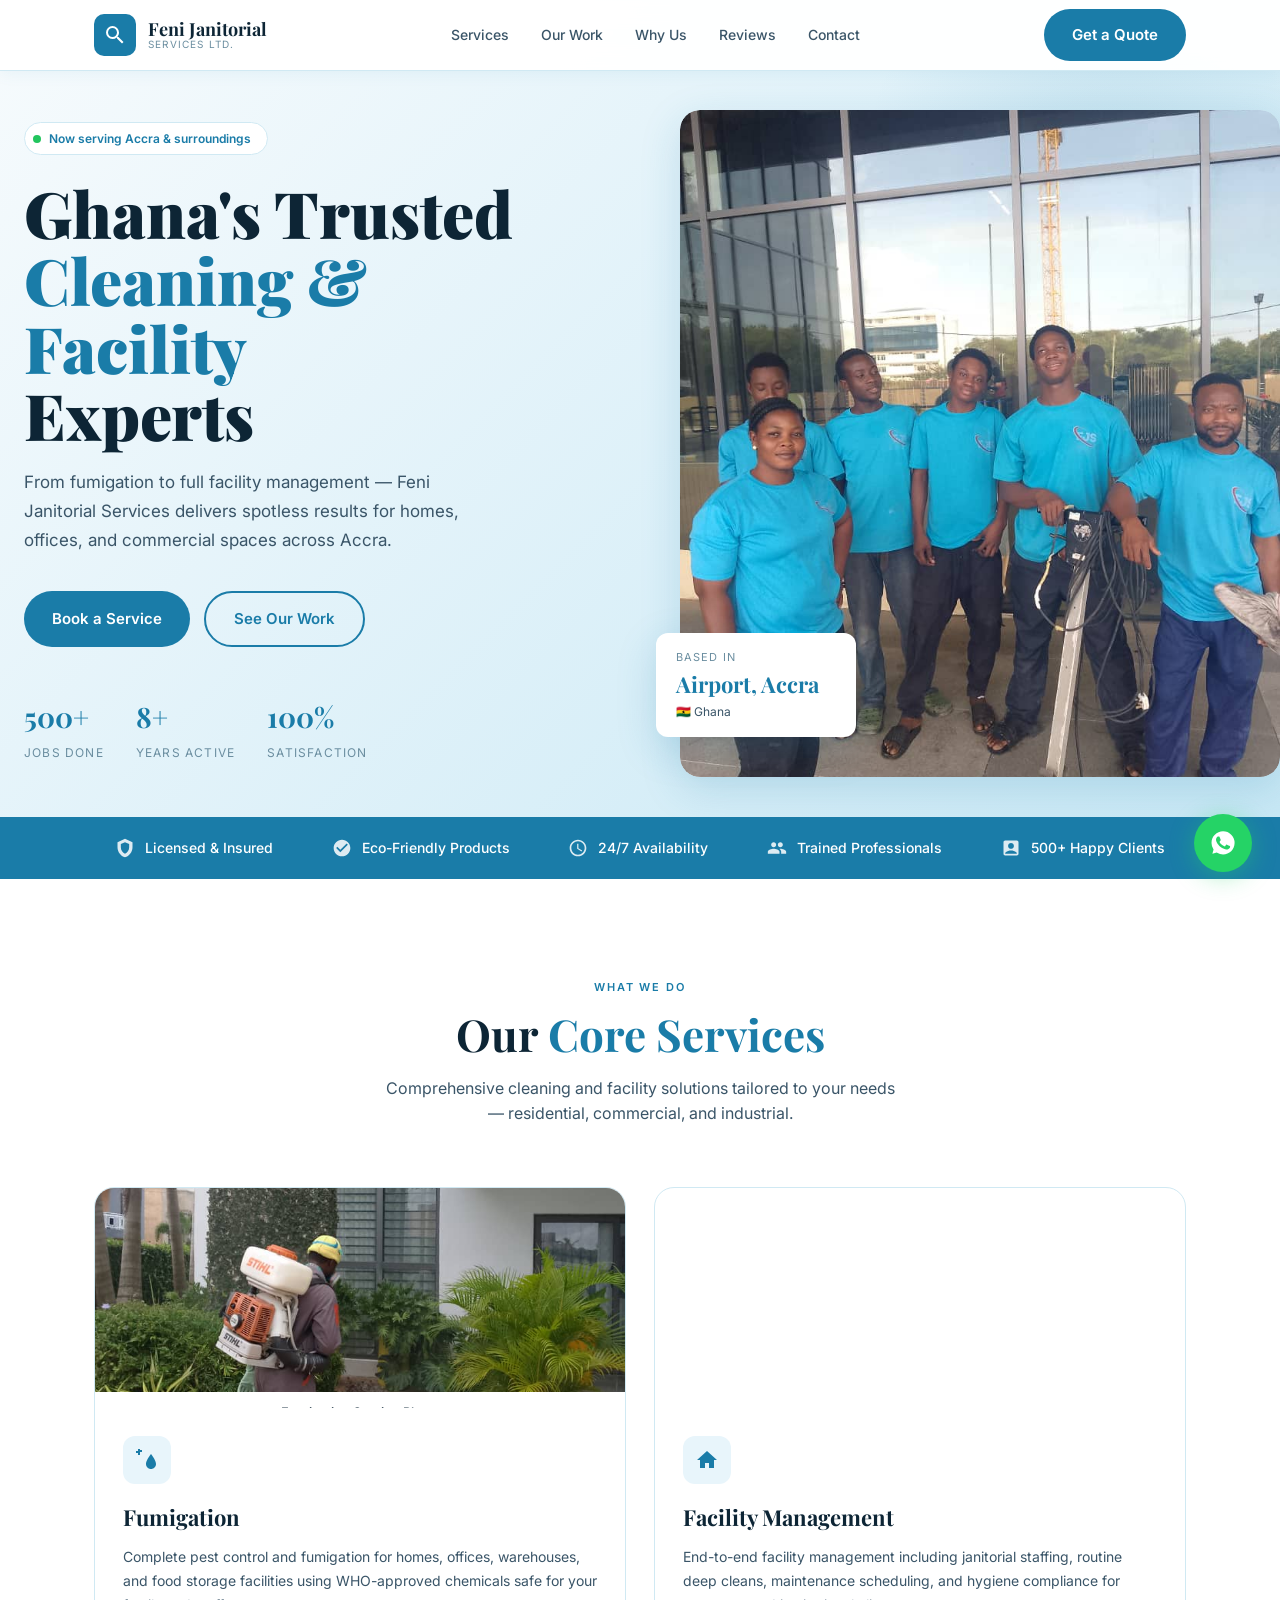
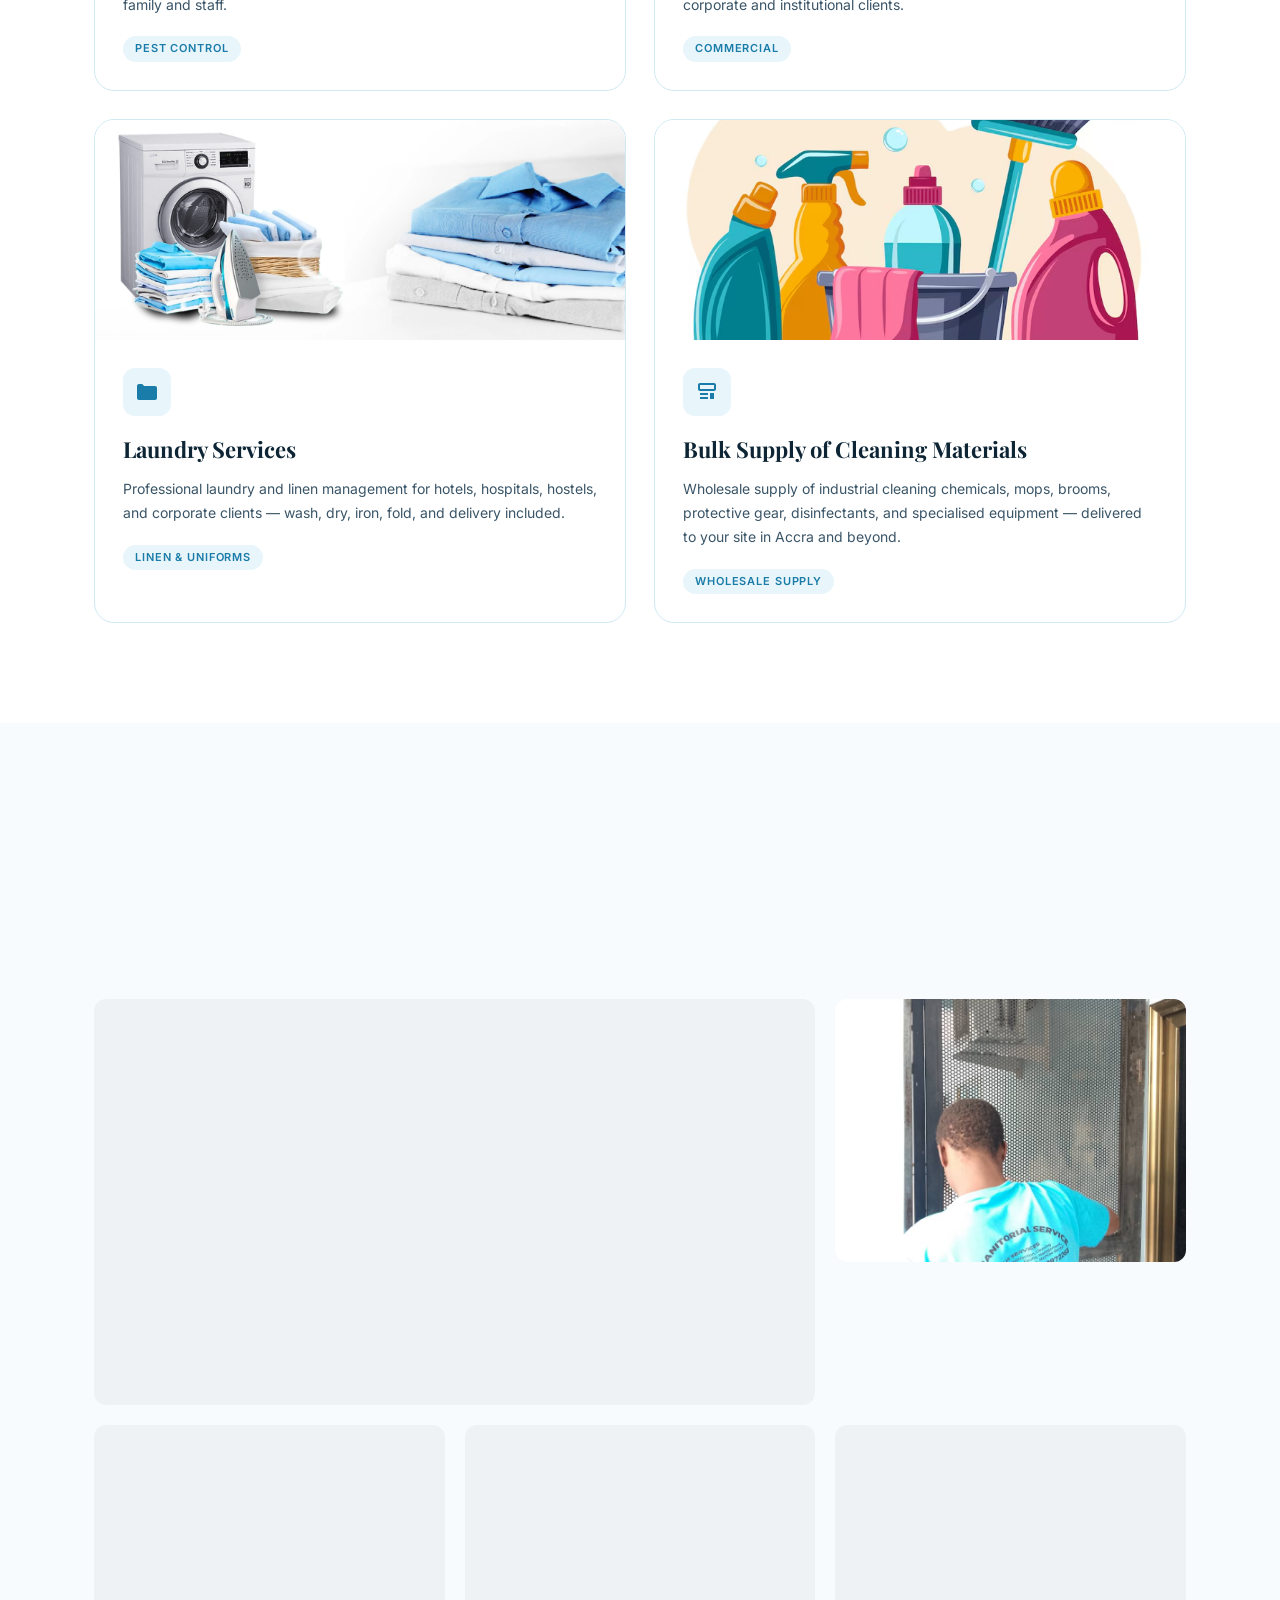
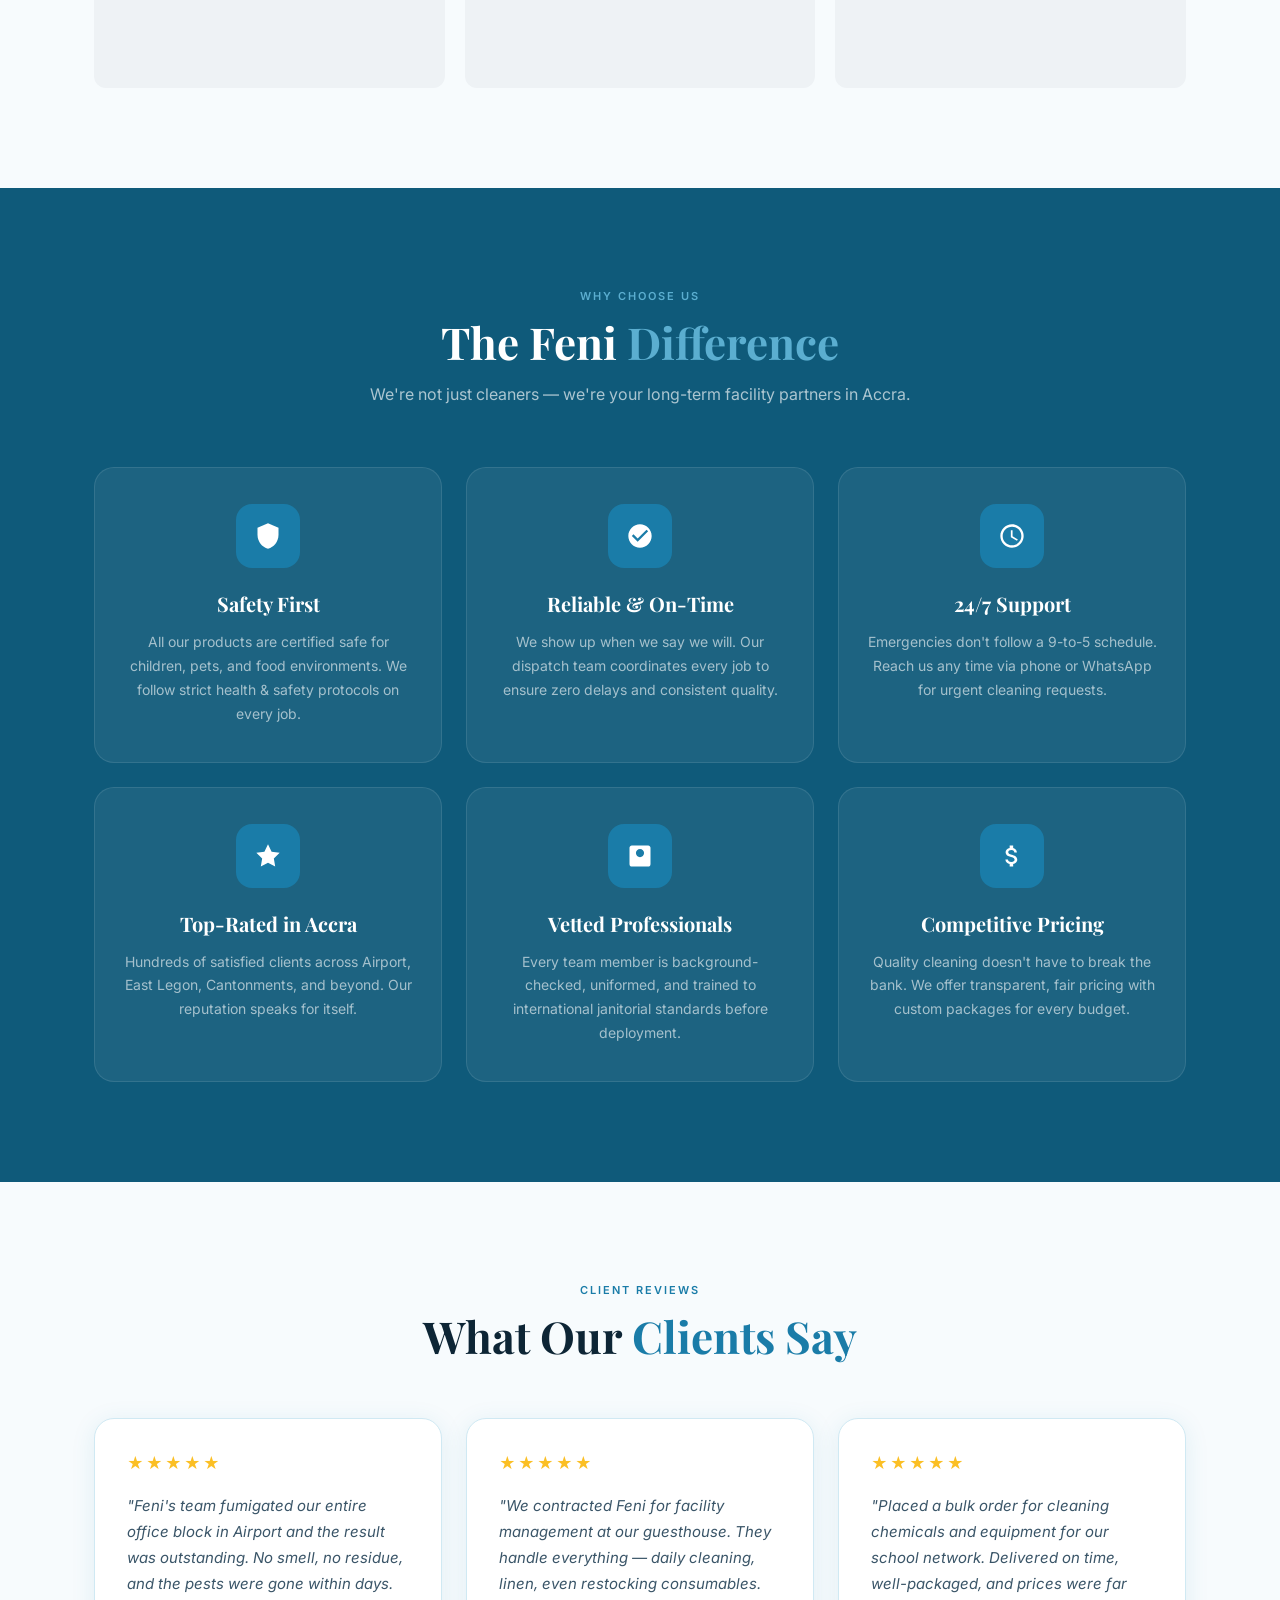
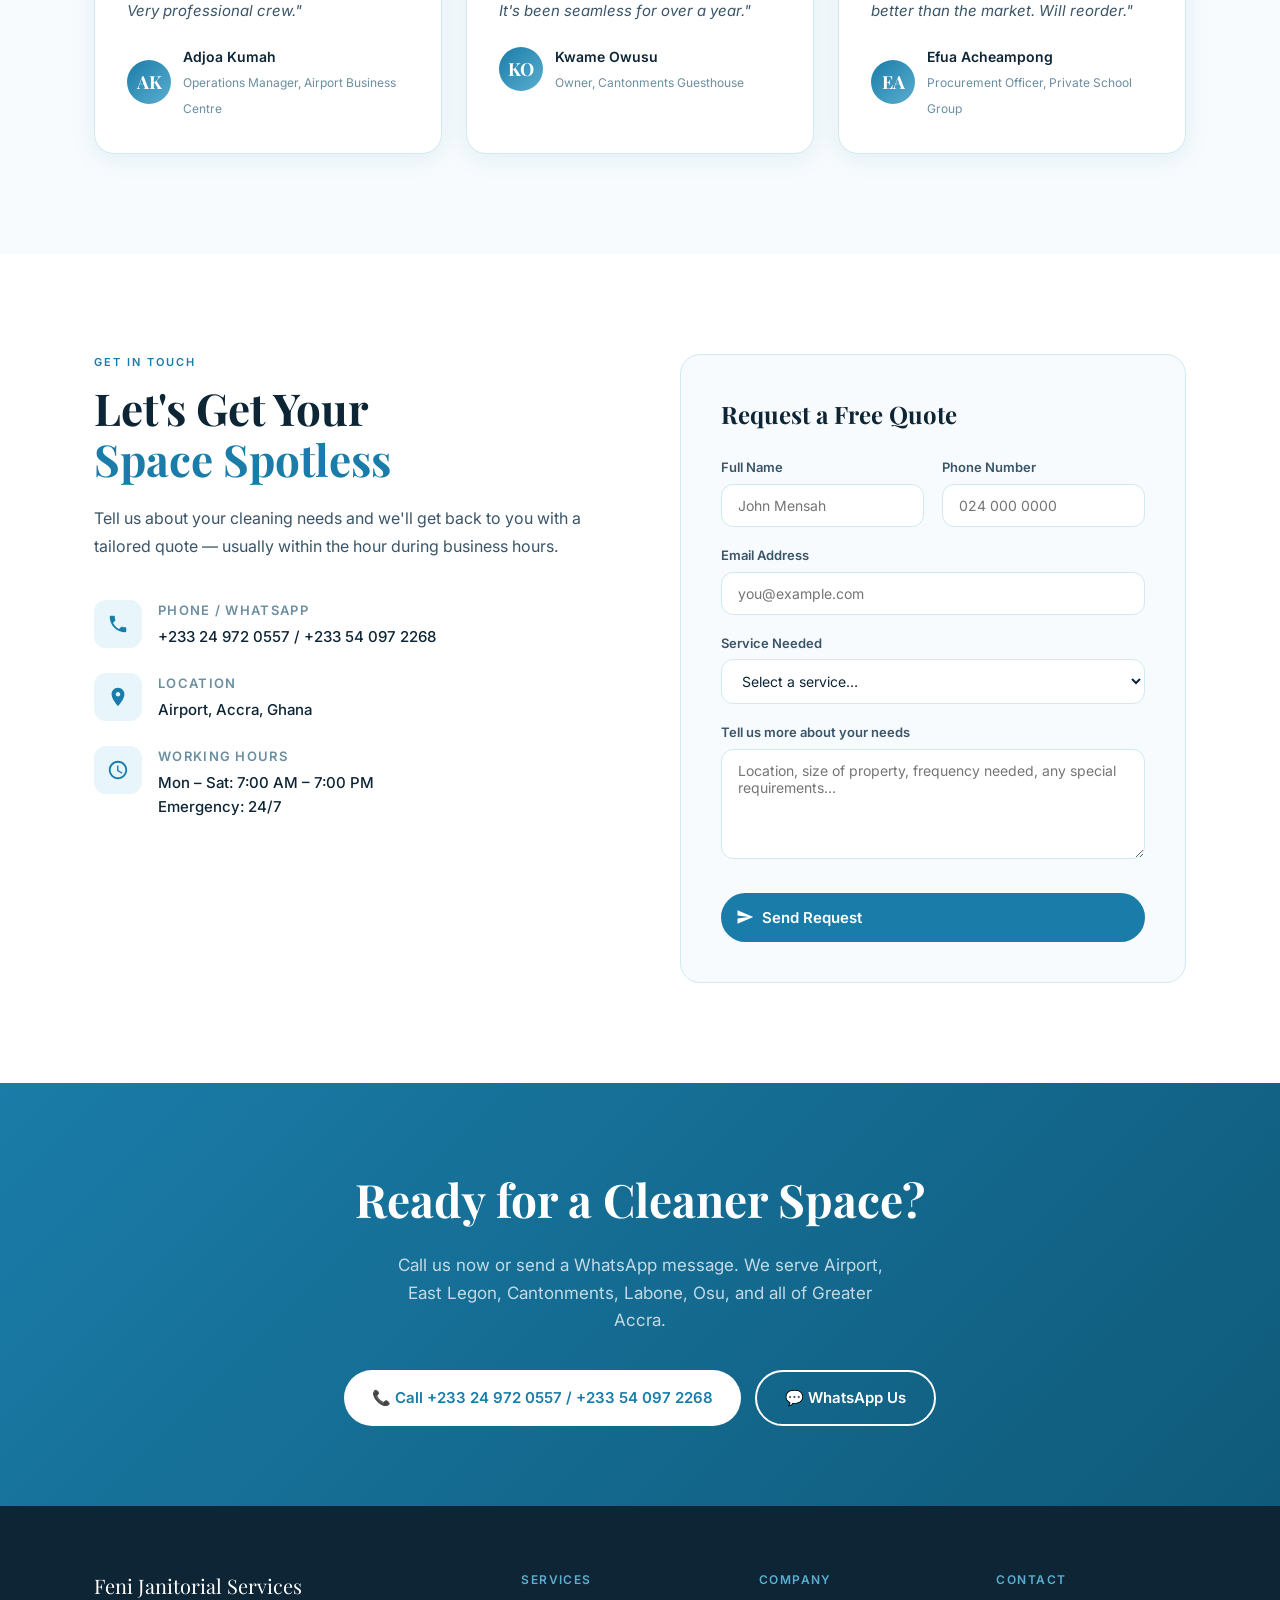
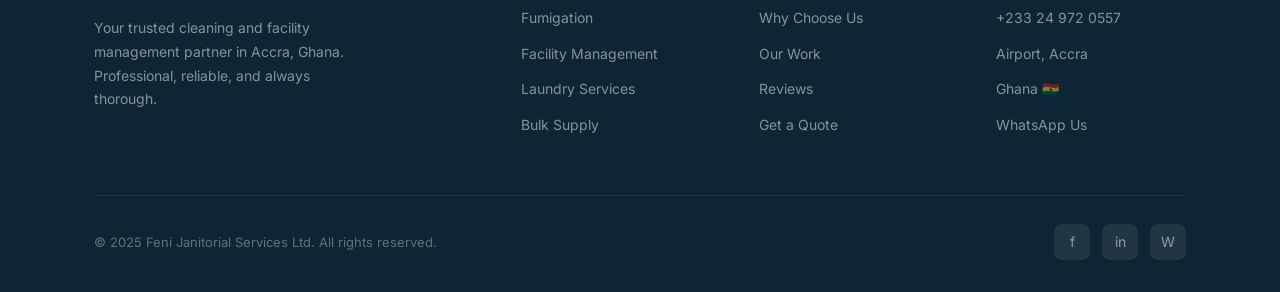
==== commit a26cabf3: "Updated templates after modifications" ====
--- a/index.html
+++ b/index.html
@@ -608,7 +608,7 @@
 
 <div class="hero-visual">
   <div class="hero-video-wrap">
-    <img class="g-media" src="assets/img/staff Image.jpeg" alt="Office deep clean">
+    <img class="g-media" src="assets/img/staff.jpeg" alt="Office deep clean">
   </div>
   <div class="hero-float-card">
     <div class="label">Based in</div>
